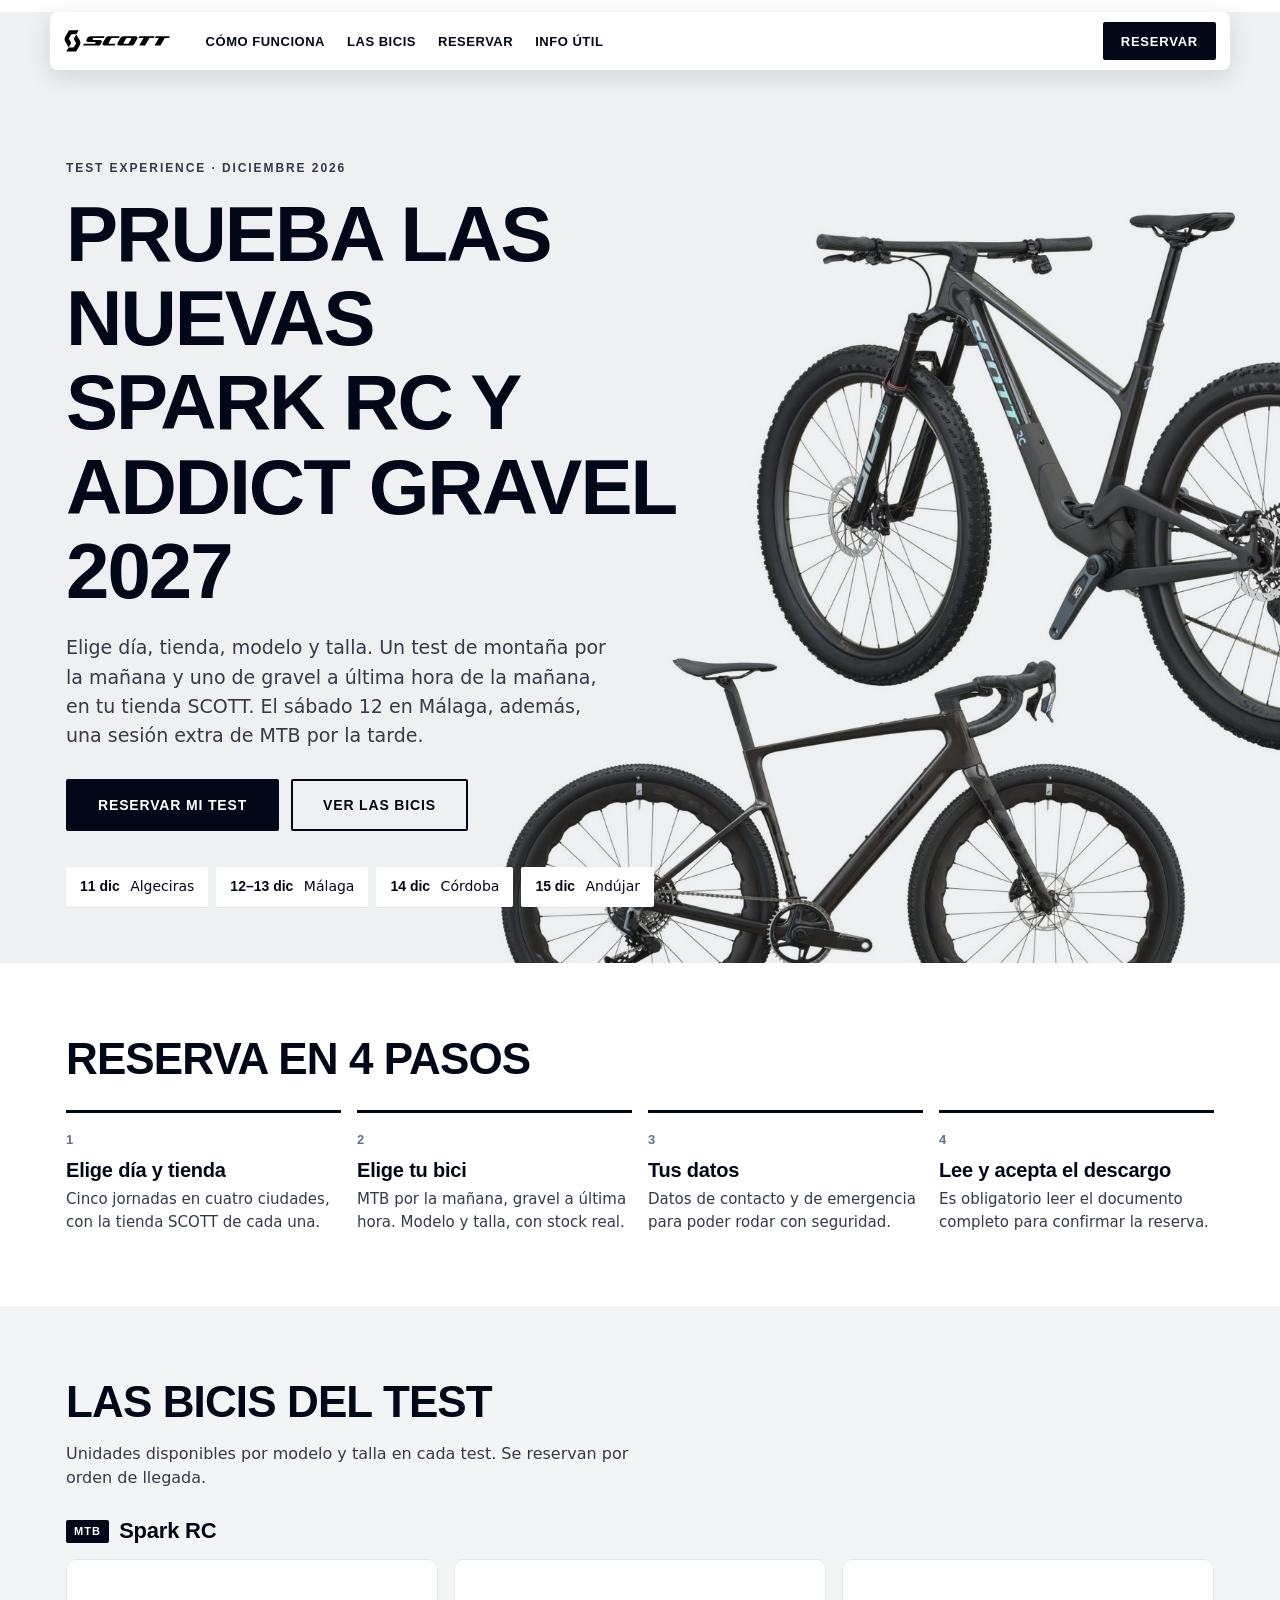
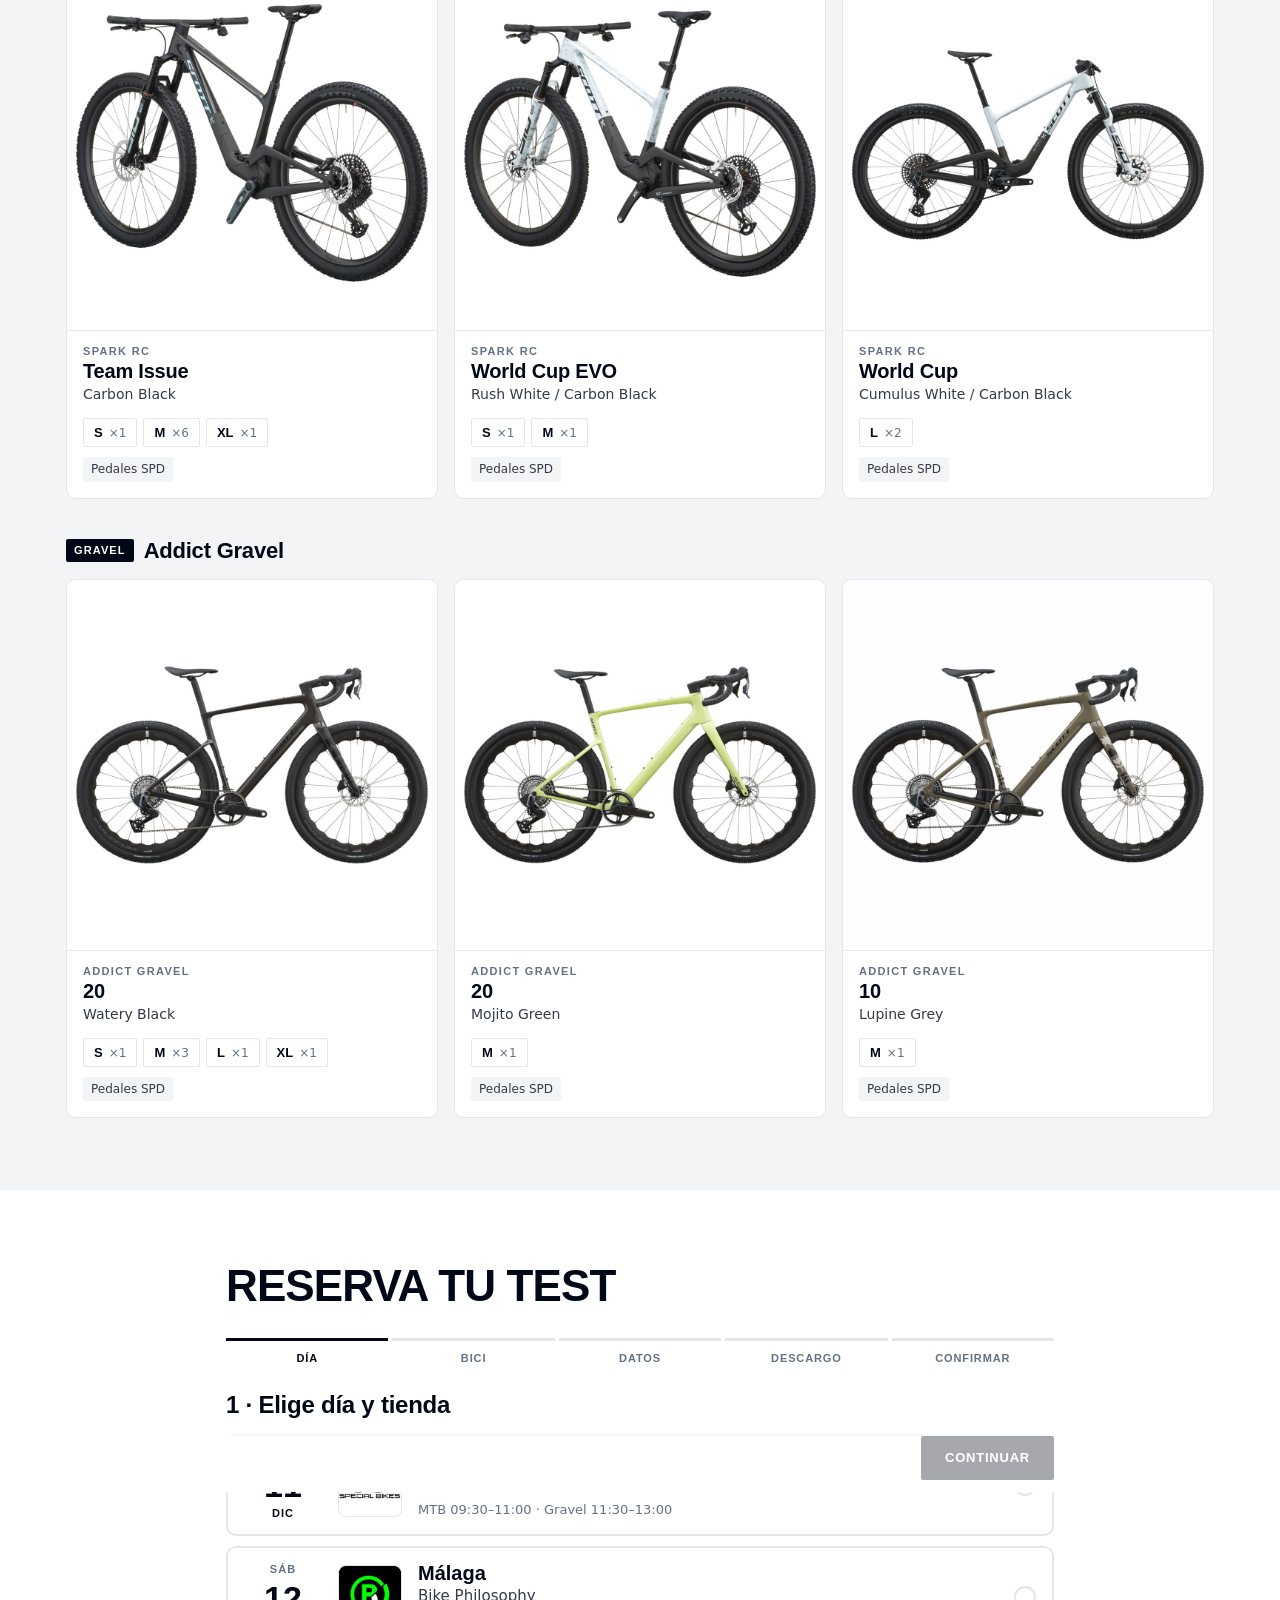
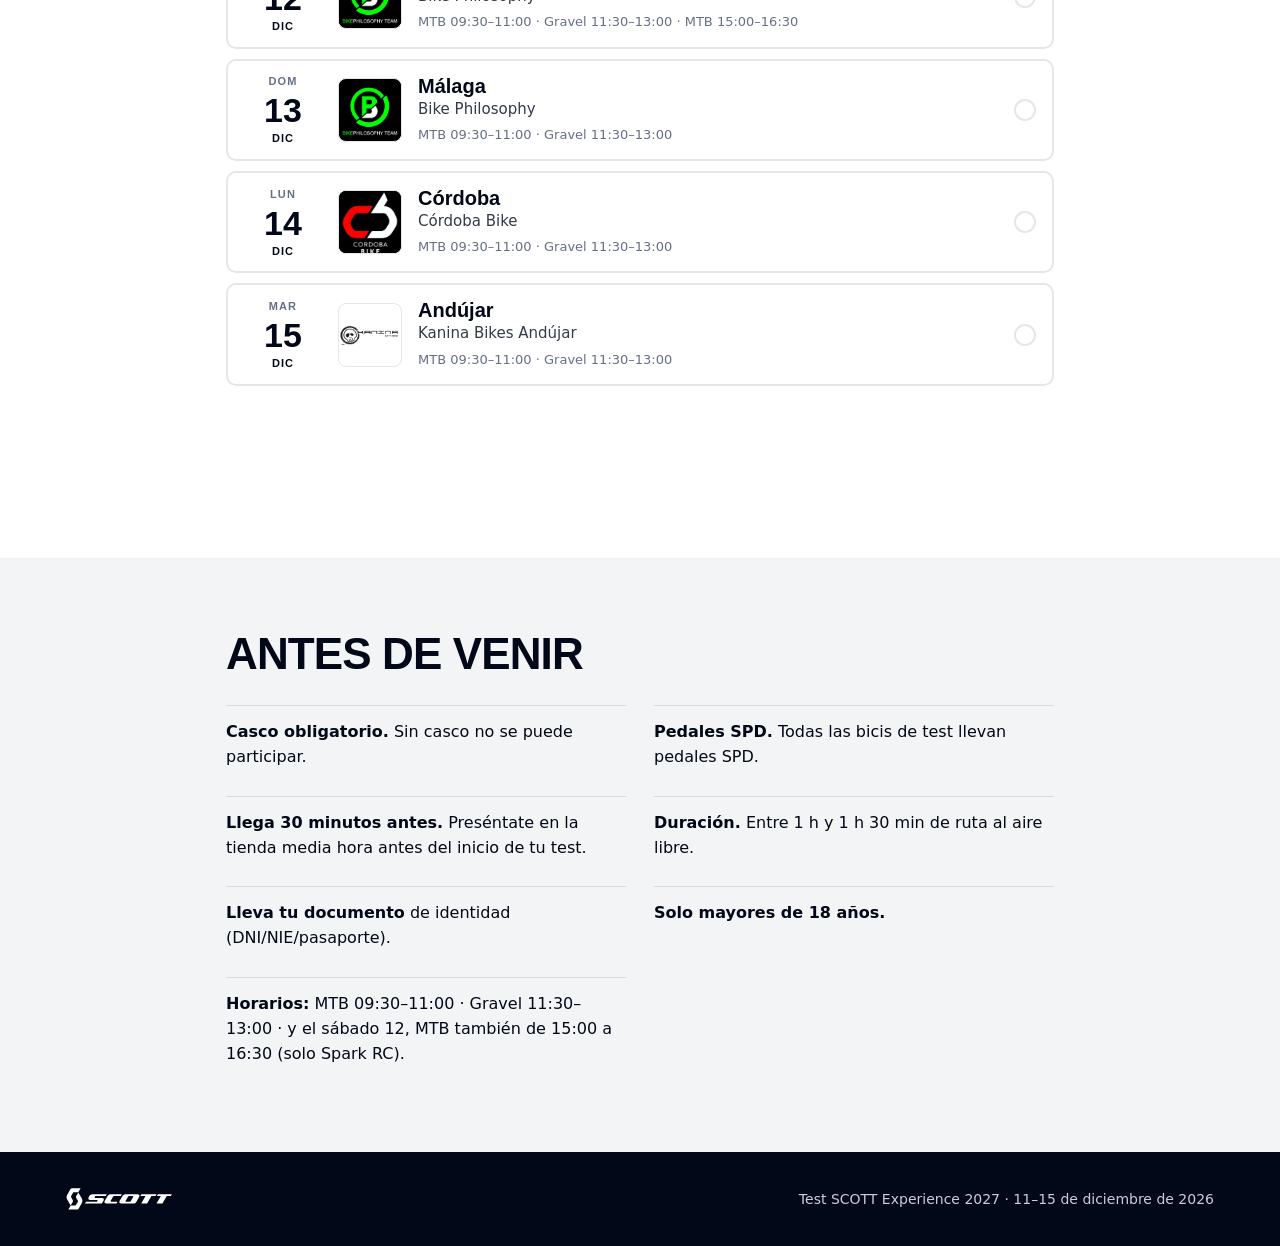
==== index.html @ 5defd316 "Test adicional MTB sab 12 (15:00-16:30), llegada 30 min antes y duracion 1h-1h30 - Nueva sesion Spar" ====
<!doctype html>
<html lang="es">
<head>
  <meta charset="utf-8">
  <meta name="viewport" content="width=device-width, initial-scale=1">
  <title>Test SCOTT Experience 2027 · Reserva tu bici de test</title>
  <meta name="description" content="Prueba la SCOTT Spark RC y la Addict Gravel 2027. Del 11 al 15 de diciembre en Algeciras, Málaga, Córdoba y Andújar. Reserva tu bici y tu talla.">
  <meta name="theme-color" content="#ffffff">
  <meta name="color-scheme" content="light">
  <link rel="icon" href="data:image/svg+xml,%3Csvg xmlns='http://www.w3.org/2000/svg' viewBox='0 0 64 64'%3E%3Crect width='64' height='64' rx='10' fill='%23020817'/%3E%3Cpath d='M40 18c-2-3-5-4-9-4-7 0-11 4-11 9 0 5 3 7 10 9l5 2c3 1 4 2 4 4s-3 4-7 4c-5 0-8-2-10-5l-5 6c3 4 8 6 15 6 9 0 14-5 14-11 0-5-3-8-10-10l-5-2c-3-1-4-2-4-3 0-2 2-3 5-3 3 0 5 1 7 3z' fill='%23fff'/%3E%3C/svg%3E">

  <!-- Vista previa al compartir (WhatsApp, Telegram, redes). Sustituye TU-DOMINIO con tools/set_domain.sh -->
  <meta property="og:type" content="website">
  <meta property="og:locale" content="es_ES">
  <meta property="og:site_name" content="SCOTT Experience 2027">
  <meta property="og:title" content="Test SCOTT Experience 2027 · Reserva tu bici de test">
  <meta property="og:description" content="Spark RC y Addict Gravel 2027. 11–15 dic · Algeciras · Málaga · Córdoba · Andújar. Plazas limitadas por talla.">
  <meta property="og:url" content="https://rjsanchez9-prog.github.io/scott-experience-2027/">
  <meta property="og:image" content="https://rjsanchez9-prog.github.io/scott-experience-2027/assets/img/og-scott-experience-2027.jpg">
  <meta property="og:image:secure_url" content="https://rjsanchez9-prog.github.io/scott-experience-2027/assets/img/og-scott-experience-2027.jpg">
  <meta property="og:image:type" content="image/jpeg">
  <meta property="og:image:width" content="1200">
  <meta property="og:image:height" content="630">
  <meta property="og:image:alt" content="SCOTT Experience 2027: test de las bicicletas Spark RC y Addict Gravel">
  <meta name="twitter:card" content="summary_large_image">
  <meta name="twitter:title" content="Test SCOTT Experience 2027 · Reserva tu bici de test">
  <meta name="twitter:description" content="Spark RC y Addict Gravel 2027. 11–15 dic · Algeciras · Málaga · Córdoba · Andújar.">
  <meta name="twitter:image" content="https://rjsanchez9-prog.github.io/scott-experience-2027/assets/img/og-scott-experience-2027.jpg">

  <link rel="stylesheet" href="css/style.css?v=3">
</head>
<body>
  <div id="demo-banner" class="demo-banner" hidden>Modo demostración · las reservas no se envían a ningún sitio (falta configurar API_URL)</div>

  <header class="site-header" id="top">
    <div class="nav-pill">
      <a class="brand" href="#top" aria-label="SCOTT Experience 2027, inicio">
        <img src="assets/img/scott-logo.svg" alt="SCOTT" width="120" height="25">
      </a>
      <nav class="nav-links" aria-label="Principal">
        <a href="#como-funciona">Cómo funciona</a>
        <a href="#bicis">Las bicis</a>
        <a href="#reservar">Reservar</a>
        <a href="#info">Info útil</a>
      </nav>
      <a class="btn btn-sm" href="#reservar">Reservar</a>
    </div>
  </header>

  <main>
    <!-- HERO -->
    <section class="hero">
      <div class="hero-bg" aria-hidden="true">
        <img class="hero-bike hero-bike-a" src="assets/img/bikes/team-issue-carbon-black.jpg" alt="" width="1000" height="1000">
        <img class="hero-bike hero-bike-b" src="assets/img/bikes/gravel-20-watery-black.jpg" alt="" width="1000" height="1000">
      </div>
      <div class="wrap hero-inner">
        <p class="eyebrow">Test Experience · Diciembre 2026</p>
        <h1>Prueba las nuevas<br><span class="nowrap">Spark RC</span> y <span class="nowrap">Addict Gravel</span> 2027</h1>
        <p class="lead">Elige día, tienda, modelo y talla. Un test de montaña por la mañana y uno de gravel a última hora de la mañana, en tu tienda SCOTT. El sábado 12 en Málaga, además, una sesión extra de MTB por la tarde.</p>
        <div class="hero-cta">
          <a class="btn btn-lg" href="#reservar">Reservar mi test</a>
          <a class="btn btn-lg btn-ghost" href="#bicis">Ver las bicis</a>
        </div>
        <ul class="hero-dates" aria-label="Fechas y ciudades">
          <li><b>11 dic</b> Algeciras</li>
          <li><b>12–13 dic</b> Málaga</li>
          <li><b>14 dic</b> Córdoba</li>
          <li><b>15 dic</b> Andújar</li>
        </ul>
      </div>
    </section>

    <!-- COMO FUNCIONA -->
    <section class="section" id="como-funciona">
      <div class="wrap">
        <h2>Reserva en 4 pasos</h2>
        <ol class="steps-cards">
          <li><span class="num">1</span><h3>Elige día y tienda</h3><p>Cinco jornadas en cuatro ciudades, con la tienda SCOTT de cada una.</p></li>
          <li><span class="num">2</span><h3>Elige tu bici</h3><p>MTB por la mañana, gravel a última hora. Modelo y talla, con stock real.</p></li>
          <li><span class="num">3</span><h3>Tus datos</h3><p>Datos de contacto y de emergencia para poder rodar con seguridad.</p></li>
          <li><span class="num">4</span><h3>Lee y acepta el descargo</h3><p>Es obligatorio leer el documento completo para confirmar la reserva.</p></li>
        </ol>
      </div>
    </section>

    <!-- BICIS -->
    <section class="section section-soft" id="bicis">
      <div class="wrap">
        <h2>Las bicis del test</h2>
        <p class="section-lead">Unidades disponibles por modelo y talla en cada test. Se reservan por orden de llegada.</p>

        <h3 class="group-title"><span class="tag">MTB</span> Spark RC</h3>
        <div class="bike-grid" id="gallery-mtb"></div>

        <h3 class="group-title"><span class="tag">Gravel</span> Addict Gravel</h3>
        <div class="bike-grid" id="gallery-gravel"></div>
      </div>
    </section>

    <!-- RESERVA -->
    <section class="section" id="reservar">
      <div class="wrap wrap-narrow">
        <h2>Reserva tu test</h2>
        <ol class="stepper" id="stepper" aria-label="Progreso de la reserva">
          <li data-step="1">Día</li>
          <li data-step="2">Bici</li>
          <li data-step="3">Datos</li>
          <li data-step="4">Descargo</li>
          <li data-step="5">Confirmar</li>
        </ol>

        <div id="booking" class="booking" aria-live="polite">
          <!-- Zona de la tienda: visible en todo el proceso de reserva (pasos 2-5 y confirmación) -->
          <div class="store-banner" id="store-banner" hidden></div>

          <!-- Paso 1 -->
          <div class="panel" data-panel="1">
            <h3>1 · Elige día y tienda</h3>
            <div class="day-grid" id="day-grid"></div>
          </div>

          <!-- Paso 2 -->
          <div class="panel" data-panel="2" hidden>
            <h3>2 · Elige tu bici y talla</h3>
            <p class="panel-sub" id="day-summary"></p>
            <div id="tests-box"></div>
          </div>

          <!-- Paso 3 -->
          <div class="panel" data-panel="3" hidden>
            <h3>3 · Tus datos</h3>
            <form id="kyc-form" novalidate autocomplete="on">
              <div class="form-grid">
                <label class="field"><span>Nombre</span><input name="nombre" type="text" autocomplete="given-name" required maxlength="60"></label>
                <label class="field"><span>Apellidos</span><input name="apellidos" type="text" autocomplete="family-name" required maxlength="80"></label>
                <label class="field"><span>DNI / NIE / Pasaporte</span><input name="documento" type="text" autocomplete="off" required maxlength="20" autocapitalize="characters"></label>
                <label class="field"><span>Fecha de nacimiento</span><input name="nacimiento" type="date" autocomplete="bday" required max="" min="1920-01-01"></label>
                <label class="field"><span>Teléfono</span><input name="telefono" type="tel" autocomplete="tel" inputmode="tel" required maxlength="20"></label>
                <label class="field"><span>Correo electrónico</span><input name="email" type="email" autocomplete="email" required maxlength="120"></label>
                <label class="field"><span>Contacto de emergencia (nombre)</span><input name="emergenciaNombre" type="text" autocomplete="off" required maxlength="80"></label>
                <label class="field"><span>Teléfono de emergencia</span><input name="emergenciaTelefono" type="tel" inputmode="tel" autocomplete="off" required maxlength="20"></label>
              </div>
              <p class="hint">Solo pueden participar personas mayores de 18 años.</p>
              <p class="form-error" id="kyc-error" role="alert" hidden></p>
            </form>
          </div>

          <!-- Paso 4 -->
          <div class="panel" data-panel="4" hidden>
            <h3>4 · Descargo de responsabilidad</h3>
            <p class="panel-sub">Para poder participar debes leer el documento <strong>completo</strong> y aceptarlo. Desplázate hasta el final.</p>

            <div class="waiver-progress" aria-hidden="true"><i id="waiver-bar"></i></div>
            <div class="waiver" id="waiver" tabindex="0" role="region" aria-label="Documento de información, aceptación de riesgos y participación">
              <h4>Documento de información, aceptación de riesgos y participación</h4>
              <p class="waiver-meta">Test de bicicletas SCOTT 2027 · Evento: Test SCOTT Spark RC 2027 / SCOTT Addict Gravel 2027</p>

              <h5>1. Información sobre la actividad</h5>
              <p>Declaro que se me ha informado de que la actividad consiste en una prueba de bicicleta en ruta, con una duración aproximada de entre 1 hora y 1 hora y 30 minutos. La actividad se desarrolla al aire libre y puede incluir circulación por caminos, pistas, vías compartidas u otros terrenos propios de la ruta.</p>

              <h5>2. Riesgos y aceptación informada</h5>
              <p>Entiendo que montar en bicicleta implica riesgos inherentes, entre ellos caídas, colisiones, pérdida de control, irregularidades del terreno, condiciones meteorológicas, interacción con otros usuarios de la vía y posibles lesiones personales o daños materiales.</p>
              <p>Confirmo que participo voluntariamente, que he podido plantear las dudas que considero necesarias y que acepto estos riesgos propios de la actividad.</p>

              <h5>3. Condiciones de participación y uso de la bicicleta</h5>
              <p>Me comprometo a llevar un casco adecuado y correctamente abrochado durante toda la prueba. Sé que el casco es obligatorio y que, si no dispongo de él, no podré participar.</p>
              <p>Declaro que me encuentro en condiciones físicas adecuadas para realizar la actividad y me comprometo a informar a la organización de cualquier circunstancia que pueda afectar a mi seguridad.</p>
              <p>Me comprometo a seguir las indicaciones de la organización, respetar las normas de circulación y convivencia, adaptar la velocidad a mis capacidades y a las condiciones del recorrido, y mantener una distancia prudente con los demás participantes.</p>
              <p>Utilizaré la bicicleta con cuidado, únicamente durante la prueba y conforme a las instrucciones recibidas. Comunicaré inmediatamente cualquier avería, daño o incidencia y no realizaré ajustes ni modificaciones sin autorización.</p>
              <p>No participaré bajo los efectos del alcohol, drogas o sustancias que puedan afectar a mis capacidades. Podré abandonar la actividad si no me encuentro bien o si considero que las condiciones no son seguras.</p>

              <h5>4. Responsabilidad</h5>
              <p>Comprendo que soy responsable de actuar con prudencia, atender las indicaciones recibidas y utilizar correctamente la bicicleta.</p>
              <p>La presente declaración no supone una renuncia a los derechos que legalmente me correspondan ni excluye las responsabilidades que no puedan excluirse conforme a la legislación aplicable, incluidas las que pudieran derivarse de dolo o negligencia de la organización. La responsabilidad por daños a la bicicleta se determinará, en su caso, atendiendo a las circunstancias y a la normativa aplicable; la firma de este documento no implica asumir automáticamente cualquier daño o coste.</p>

              <h5>5. Asistencia en caso de emergencia</h5>
              <p>En caso de accidente o emergencia, autorizo a la organización a facilitar a los servicios de emergencia la información relevante que haya proporcionado y a solicitar asistencia cuando resulte razonablemente necesario. Entiendo que cualquier tratamiento médico será prestado por los profesionales correspondientes conforme a sus protocolos.</p>

              <h5>6. Declaración y firma</h5>
              <p>Declaro que he leído y comprendido este documento, que la información facilitada es correcta y que he podido formular preguntas antes de participar. Confirmo mi participación voluntaria en el test.</p>
              <p class="waiver-end">— Fin del documento —</p>
            </div>
            <p class="waiver-status" id="waiver-status">Aún no has llegado al final del documento.</p>

            <div class="waiver-accept">
              <label class="check"><input type="checkbox" id="waiver-check" disabled>
                <span>He leído y comprendido el documento completo y <strong>acepto sus condiciones</strong>, incluido el uso obligatorio del casco.</span></label>
              <label class="field"><span>Firma: escribe tu nombre y apellidos completos</span>
                <input type="text" id="waiver-signature" autocomplete="off" disabled placeholder="Nombre y apellidos"></label>
              <label class="check"><input type="checkbox" id="privacy-check">
                <span>Acepto el <button type="button" class="link" id="open-privacy">tratamiento de mis datos personales</button> para gestionar mi reserva y la seguridad de la actividad.</span></label>
              <p class="doc-link"><a href="assets/docs/descargo-responsabilidad-test-scott-2027.docx" download>Descargar el documento original (.docx)</a></p>
            </div>
            <p class="form-error" id="waiver-error" role="alert" hidden></p>
          </div>

          <!-- Paso 5 -->
          <div class="panel" data-panel="5" hidden>
            <h3>5 · Revisa y confirma</h3>
            <div id="summary" class="summary"></div>
            <p class="form-error" id="submit-error" role="alert" hidden></p>
          </div>

          <!-- Exito -->
          <div class="panel success" data-panel="done" hidden>
            <div class="success-icon" aria-hidden="true">✓</div>
            <h3>¡Reserva confirmada!</h3>
            <p class="ref">Referencia <strong id="done-ref"></strong></p>
            <div id="done-summary" class="summary"></div>
            <p class="hint" id="done-note"></p>
            <div class="done-actions" id="done-actions"></div>
            <button class="btn btn-ghost" type="button" id="new-booking">Hacer otra reserva</button>
          </div>

          <div class="nav-buttons" id="nav-buttons">
            <button class="btn btn-ghost" type="button" id="btn-back" hidden>Atrás</button>
            <button class="btn" type="button" id="btn-next" disabled>Continuar</button>
          </div>
        </div>
      </div>
    </section>

    <!-- INFO -->
    <section class="section section-soft" id="info">
      <div class="wrap wrap-narrow">
        <h2>Antes de venir</h2>
        <ul class="info-list">
          <li><b>Casco obligatorio.</b> Sin casco no se puede participar.</li>
          <li><b>Pedales SPD.</b> Todas las bicis de test llevan pedales SPD.</li>
          <li><b>Llega 30 minutos antes.</b> Preséntate en la tienda media hora antes del inicio de tu test.</li>
          <li><b>Duración.</b> Entre 1 h y 1 h 30 min de ruta al aire libre.</li>
          <li><b>Lleva tu documento</b> de identidad (DNI/NIE/pasaporte).</li>
          <li><b>Solo mayores de 18 años.</b></li>
          <li><b>Horarios:</b> MTB 09:30–11:00 · Gravel 11:30–13:00 · y el sábado 12, MTB también de 15:00 a 16:30 (solo Spark RC).</li>
        </ul>
      </div>
    </section>
  </main>

  <footer class="site-footer">
    <div class="wrap footer-inner">
      <img src="assets/img/scott-logo.svg" alt="SCOTT" width="110" height="23" class="footer-logo">
      <p>Test SCOTT Experience 2027 · 11–15 de diciembre de 2026</p>
    </div>
  </footer>

  <dialog id="privacy-dialog" class="dialog" aria-labelledby="privacy-title">
    <form method="dialog">
      <h3 id="privacy-title">Tratamiento de datos personales</h3>
      <p><strong>Finalidad:</strong> gestionar tu reserva del test, contactar contigo si hay cambios y poder actuar en caso de accidente o emergencia, facilitando tus datos a los servicios de emergencia si fuera necesario.</p>
      <p><strong>Datos:</strong> identificación, fecha de nacimiento, contacto, contacto de emergencia y aceptación del descargo.</p>
      <p><strong>Destinatarios:</strong> la organización del test y la tienda en la que reserves. No se ceden a terceros salvo obligación legal o emergencia.</p>
      <p><strong>Derechos:</strong> puedes solicitar acceso, rectificación, supresión u oposición escribiendo a la organización.</p>
      <button class="btn" value="close">Entendido</button>
    </form>
  </dialog>

  <script src="js/config.js?v=3"></script>
  <script src="js/data.js?v=3"></script>
  <script src="js/app.js?v=3"></script>
</body>
</html>
---- css/style.css ----
/* Test SCOTT Experience 2027 - estilo inspirado en scott-sports.com:
   fondo blanco, tinta casi negra, titulares en negrita (Alcyone -> Helvetica Neue/Arial),
   cuerpo en Open Sans/sistema, cabecera en "pastilla" flotante, botones oscuros de esquina casi recta. */
:root {
  --ink: #020817;
  --ink-2: #333a48;
  --muted: #667085;
  --line: #e4e6ea;
  --soft: #f3f4f5;
  --paper: #ffffff;
  --accent: #0099ff;
  --ok: #0b7a3b;
  --err: #c0262d;
  --err-bg: #fdecec;
  --radius: 4px;
  --radius-lg: 10px;
  --font-head: "Alcyone", "Helvetica Neue", Helvetica, Arial, sans-serif;
  --font-body: "Open Sans", system-ui, -apple-system, "Segoe UI", Roboto, sans-serif;
  --gutter: 16px;
}
*, *::before, *::after { box-sizing: border-box; }
html { scroll-behavior: smooth; scroll-padding-top: 96px; -webkit-text-size-adjust: 100%; }
body {
  margin: 0; background: var(--paper); color: var(--ink);
  font: 400 16px/1.55 var(--font-body); color-scheme: light;
}
img { max-width: 100%; display: block; }
a { color: inherit; }
h1, h2, h3, h4, h5 { font-family: var(--font-head); font-weight: 700; line-height: 1.08; margin: 0; letter-spacing: -.01em; }
p { margin: 0; }
button { font: inherit; }
:focus-visible { outline: 3px solid var(--accent); outline-offset: 2px; }
.wrap { width: 100%; max-width: 1180px; margin: 0 auto; padding: 0 var(--gutter); }
.wrap-narrow { max-width: 860px; }
.nowrap { white-space: nowrap; }

.demo-banner { background: #ffe14d; color: #231c00; text-align: center; font-size: 13px; font-weight: 700; padding: 8px var(--gutter); position: relative; z-index: 60; }

/* Cabecera */
.site-header { position: sticky; top: 0; z-index: 50; padding: 12px var(--gutter); pointer-events: none; }
.nav-pill {
  pointer-events: auto; max-width: 1180px; margin: 0 auto; background: rgba(255,255,255,.96);
  backdrop-filter: blur(8px); border-radius: 8px; box-shadow: 0 6px 24px rgba(2,8,23,.12);
  display: flex; align-items: center; gap: 24px; padding: 10px 14px;
}
.brand img { height: 22px; width: auto; }
.nav-links { display: flex; gap: 22px; margin-left: 12px; flex: 1; }
.nav-links a { font: 700 13px/1 var(--font-head); text-transform: uppercase; letter-spacing: .04em; text-decoration: none; padding: 8px 0; }
.nav-links a:hover { text-decoration: underline; text-underline-offset: 6px; }

/* Botones */
.btn {
  display: inline-flex; align-items: center; justify-content: center; gap: 8px; min-height: 44px;
  padding: 0 22px; border: 2px solid var(--ink); border-radius: 2px; background: var(--ink); color: #fff;
  font: 700 13px/1 var(--font-head); text-transform: uppercase; letter-spacing: .06em; cursor: pointer; text-decoration: none;
  transition: background .15s, color .15s, transform .05s;
}
.btn:hover:not(:disabled) { background: #1d2740; }
.btn:active:not(:disabled) { transform: translateY(1px); }
.btn:disabled { opacity: .35; cursor: not-allowed; }
.btn-sm { min-height: 38px; padding: 0 16px; }
.btn-lg { min-height: 52px; padding: 0 30px; font-size: 14px; }
.btn-ghost { background: transparent; color: var(--ink); }
.btn-ghost:hover:not(:disabled) { background: var(--ink); color: #fff; }

/* Hero */
.hero { position: relative; margin-top: -70px; padding: 150px 0 56px; background: #eef0f1; overflow: hidden; }
.hero-bg { position: absolute; inset: 0; pointer-events: none; }
.hero-bike { position: absolute; mix-blend-mode: multiply; width: min(62vw, 720px); height: auto; }
.hero-bike-a { right: -14%; top: 12%; }
.hero-bike-b { right: 6%; bottom: -26%; }
.hero-inner { position: relative; }
.eyebrow { font: 700 12px/1 var(--font-head); text-transform: uppercase; letter-spacing: .16em; color: var(--ink-2); margin-bottom: 18px; }
.hero h1 { font-size: clamp(34px, 7.4vw, 78px); text-transform: uppercase; max-width: 15ch; font-weight: 800; letter-spacing: -.025em; }
.hero h1 .nowrap { display: inline-block; }
.lead { font-size: clamp(16px, 2.2vw, 19px); max-width: 46ch; margin-top: 20px; color: var(--ink-2); }
.hero-cta { display: flex; flex-wrap: wrap; gap: 12px; margin-top: 28px; }
.hero-dates { list-style: none; display: flex; flex-wrap: wrap; gap: 8px; padding: 0; margin: 36px 0 0; }
.hero-dates li { background: #fff; border-radius: 2px; padding: 9px 14px; font-size: 14px; box-shadow: 0 1px 0 rgba(2,8,23,.06); }
.hero-dates b { font-family: var(--font-head); margin-right: 6px; }

/* Secciones */
.section { padding: 72px 0; }
.section-soft { background: var(--soft); }
.section h2 { font-size: clamp(28px, 4.6vw, 44px); text-transform: uppercase; font-weight: 800; letter-spacing: -.02em; margin-bottom: 28px; }
.section-lead { color: var(--ink-2); margin: -12px 0 28px; max-width: 60ch; }

.steps-cards { list-style: none; padding: 0; margin: 0; display: grid; gap: 16px; grid-template-columns: repeat(4, 1fr); }
.steps-cards li { border-top: 3px solid var(--ink); padding-top: 14px; }
.steps-cards .num { font: 800 13px var(--font-head); letter-spacing: .1em; color: var(--muted); }
.steps-cards h3 { font-size: 20px; margin: 8px 0 6px; }
.steps-cards p { color: var(--ink-2); font-size: 15px; }

/* Galeria de bicis */
.group-title { font-size: 22px; margin: 8px 0 16px; display: flex; align-items: center; gap: 10px; }
.group-title:not(:first-of-type) { margin-top: 40px; }
.tag { background: var(--ink); color: #fff; font: 700 11px/1 var(--font-head); letter-spacing: .1em; text-transform: uppercase; padding: 6px 8px; border-radius: 2px; }
.bike-grid { display: grid; grid-template-columns: repeat(3, 1fr); gap: 16px; }
.bike-card { background: var(--paper); border: 1px solid var(--line); border-radius: var(--radius-lg); overflow: hidden; display: flex; flex-direction: column; }
.bike-card .photo { background: #fff; aspect-ratio: 4/3; display: grid; place-items: center; }
.bike-card .photo img { width: 100%; height: 100%; object-fit: contain; mix-blend-mode: multiply; }
.bike-card .body { padding: 14px 16px 16px; border-top: 1px solid var(--line); }
.bike-card .fam { font: 700 11px var(--font-head); letter-spacing: .12em; text-transform: uppercase; color: var(--muted); }
.bike-card h4 { font-size: 20px; margin: 4px 0 2px; }
.bike-card .color { color: var(--ink-2); font-size: 14px; }
.chips { display: flex; flex-wrap: wrap; gap: 6px; margin-top: 12px; }
.chip { display: inline-flex; align-items: baseline; gap: 6px; padding: 6px 10px; border: 1px solid var(--line); border-radius: 2px; background: #fff; font: 700 13px var(--font-head); color: var(--ink); }
.chip small { font: 400 12px var(--font-body); color: var(--muted); }
.pedal { display: inline-block; margin-top: 10px; font-size: 12px; color: var(--ink-2); background: var(--soft); padding: 3px 8px; border-radius: 2px; }

/* Reserva */
.stepper { list-style: none; display: flex; gap: 4px; padding: 0; margin: 0 0 28px; counter-reset: s; }
.stepper li { flex: 1; text-align: center; font: 700 11px/1 var(--font-head); text-transform: uppercase; letter-spacing: .08em; color: var(--muted); padding-top: 12px; border-top: 3px solid var(--line); }
.stepper li.done { border-top-color: var(--ink); color: var(--ink-2); }
.stepper li.current { border-top-color: var(--ink); color: var(--ink); }
.booking { background: var(--paper); }
.panel > h3 { font-size: 24px; margin-bottom: 8px; }
.panel-sub { color: var(--ink-2); margin-bottom: 18px; }
.panel[hidden], [hidden] { display: none !important; }

.day-grid { display: grid; gap: 10px; margin-top: 16px; }
.day-card {
  display: grid; grid-template-columns: 78px 1fr auto; gap: 16px; align-items: center; text-align: left; width: 100%;
  background: var(--paper); border: 2px solid var(--line); border-radius: var(--radius-lg); padding: 14px 16px; cursor: pointer; color: inherit;
  transition: border-color .15s, box-shadow .15s;
}
.day-card:hover { border-color: var(--ink-2); }
.day-card[aria-pressed="true"] { border-color: var(--ink); box-shadow: inset 0 0 0 1px var(--ink); background: #fafafa; }
.day-date { text-align: center; line-height: 1; }
.day-date .dow { font: 700 11px var(--font-head); text-transform: uppercase; letter-spacing: .1em; color: var(--muted); }
.day-date .dnum { font: 800 34px var(--font-head); margin: 4px 0 2px; }
.day-date .dmon { font: 700 11px var(--font-head); text-transform: uppercase; letter-spacing: .1em; }
.day-info .city { font: 800 20px var(--font-head); }
.day-info .store { color: var(--ink-2); font-size: 15px; }
.day-info .tests { font-size: 13px; color: var(--muted); margin-top: 4px; }
/* Logo de tienda */
.logo-tile { display: grid; place-items: center; border-radius: 8px; overflow: hidden; border: 1px solid var(--line); flex: none; }
.logo-tile img { width: 100%; height: 100%; object-fit: contain; }
.logo-tile.sm { width: 64px; height: 64px; }
.logo-tile.lg { width: auto; min-width: 112px; height: 112px; }
.logo-tile.lg img { width: auto; max-width: 210px; min-width: 112px; }
.day-card { grid-template-columns: 78px 64px 1fr auto; }
.store-banner {
  display: flex; align-items: center; gap: 18px; padding: 16px 18px; margin-bottom: 24px;
  border: 2px solid var(--ink); border-radius: var(--radius-lg); background: #fafafa;
}
.store-banner .sb-text { min-width: 0; }
.store-banner .sb-eyebrow { font: 700 11px/1 var(--font-head); text-transform: uppercase; letter-spacing: .14em; color: var(--muted); margin-bottom: 8px; }
.store-banner .sb-name { font: 800 clamp(22px, 4vw, 30px)/1.05 var(--font-head); text-transform: uppercase; letter-spacing: -.01em; }
.store-banner .sb-meta { margin-top: 6px; color: var(--ink-2); font-size: 15px; }
.store-banner .sb-change { margin-left: auto; align-self: flex-start; }
.day-radio { width: 22px; height: 22px; border: 2px solid var(--line); border-radius: 50%; }
.day-card[aria-pressed="true"] .day-radio { border-color: var(--ink); background: radial-gradient(var(--ink) 45%, transparent 50%); }

.test-block { border: 2px solid var(--line); border-radius: var(--radius-lg); margin-top: 16px; overflow: hidden; }
.test-block.on { border-color: var(--ink); }
.test-head { display: flex; align-items: center; gap: 14px; padding: 14px 16px; cursor: pointer; background: #fafafa; width: 100%; text-align: left; border: 0; color: inherit; }
.test-head .box { width: 24px; height: 24px; border: 2px solid var(--ink-2); border-radius: 3px; display: grid; place-items: center; flex: none; font-size: 15px; color: transparent; }
.test-block.on .box { background: var(--ink); border-color: var(--ink); color: #fff; }
.test-head .t-title { font: 800 18px var(--font-head); }
.test-head .t-sub { font-size: 14px; color: var(--ink-2); }
.test-head .left { flex: 1; }
.badge { font: 700 12px var(--font-head); padding: 6px 10px; border-radius: 2px; background: var(--soft); white-space: nowrap; }
.badge.low { background: #fff1d6; color: #7a4a00; }
.badge.out { background: var(--err-bg); color: var(--err); }
.test-body { padding: 4px 16px 16px; }
.pick-grid { display: grid; grid-template-columns: repeat(auto-fill, minmax(230px, 1fr)); gap: 12px; margin-top: 12px; }
.pick-card { border: 2px solid var(--line); border-radius: var(--radius-lg); overflow: hidden; background: #fff; }
.pick-card.selected { border-color: var(--ink); box-shadow: inset 0 0 0 1px var(--ink); }
.pick-card .photo { aspect-ratio: 4/3; display: grid; place-items: center; background: #fff; }
.pick-card .photo img { width: 100%; height: 100%; object-fit: contain; mix-blend-mode: multiply; }
.pick-card .pbody { padding: 10px 12px 12px; border-top: 1px solid var(--line); }
.pick-card .pname { font: 800 16px var(--font-head); }
.pick-card .pcolor { font-size: 13px; color: var(--ink-2); }
.size-chips { display: flex; flex-wrap: wrap; gap: 6px; margin-top: 10px; }
.size-btn { min-width: 52px; min-height: 44px; padding: 4px 10px; border: 2px solid var(--line); border-radius: 2px; background: #fff; cursor: pointer; font: 800 15px var(--font-head); color: var(--ink); display: flex; flex-direction: column; align-items: center; justify-content: center; line-height: 1.1; }
.size-btn small { font: 400 11px var(--font-body); color: var(--muted); }
.size-btn:hover:not(:disabled) { border-color: var(--ink-2); }
.size-btn[aria-pressed="true"] { background: var(--ink); border-color: var(--ink); color: #fff; }
.size-btn[aria-pressed="true"] small { color: #cbd2e0; }
.size-btn:disabled { opacity: .4; cursor: not-allowed; text-decoration: line-through; }

/* Formulario */
.form-grid { display: grid; grid-template-columns: 1fr 1fr; gap: 16px; margin-top: 16px; }
.field { display: flex; flex-direction: column; gap: 6px; }
.field > span { font: 700 13px var(--font-head); }
.field input { min-height: 46px; padding: 0 12px; border: 2px solid var(--line); border-radius: 2px; font: inherit; font-size: 16px; background: #fff; color: var(--ink); }
.field input:focus { border-color: var(--ink); outline: 3px solid rgba(0,153,255,.35); outline-offset: 0; }
.field input[aria-invalid="true"] { border-color: var(--err); background: var(--err-bg); }
.field input:disabled { background: var(--soft); }
.hint { font-size: 13px; color: var(--muted); margin-top: 12px; }
.form-error { margin-top: 16px; padding: 12px 14px; background: var(--err-bg); color: var(--err); border-radius: 2px; font-weight: 700; font-size: 14px; }

/* Descargo */
.waiver-progress { height: 4px; background: var(--line); border-radius: 2px; overflow: hidden; }
.waiver-progress i { display: block; height: 100%; width: 0; background: var(--ink); transition: width .1s; }
.waiver { height: min(52vh, 420px); overflow-y: auto; border: 2px solid var(--line); border-radius: var(--radius-lg); padding: 18px 20px; margin-top: 8px; background: #fff; font-size: 15px; scrollbar-gutter: stable; }
.waiver:focus-visible { border-color: var(--ink); }
.waiver h4 { font-size: 18px; text-transform: uppercase; margin-bottom: 6px; }
.waiver-meta { color: var(--muted); font-size: 13px; margin-bottom: 14px; }
.waiver h5 { font-size: 15px; margin: 18px 0 6px; text-transform: uppercase; letter-spacing: .02em; }
.waiver p + p { margin-top: 8px; }
.waiver-end { text-align: center; color: var(--muted); margin-top: 18px !important; font-size: 13px; }
.waiver-status { margin: 10px 0 18px; font-size: 14px; font-weight: 700; color: var(--err); }
.waiver-status.ok { color: var(--ok); }
.waiver-accept { display: grid; gap: 16px; }
.check { display: flex; gap: 12px; align-items: flex-start; cursor: pointer; font-size: 15px; }
.check input { width: 22px; height: 22px; margin: 1px 0 0; flex: none; accent-color: var(--ink); }
.check input:disabled + span { color: var(--muted); }
.link { background: none; border: 0; padding: 0; color: var(--ink); text-decoration: underline; text-underline-offset: 3px; cursor: pointer; font: inherit; }
.doc-link { font-size: 13px; }

/* Resumen */
.summary { border: 2px solid var(--line); border-radius: var(--radius-lg); overflow: hidden; margin-top: 12px; }
.sum-row { display: grid; grid-template-columns: 130px 1fr; gap: 12px; padding: 12px 16px; border-top: 1px solid var(--line); font-size: 15px; }
.sum-row:first-child { border-top: 0; }
.sum-row dt { font: 700 12px var(--font-head); text-transform: uppercase; letter-spacing: .08em; color: var(--muted); padding-top: 3px; }
.sum-row dd { margin: 0; }
.sum-test { background: #fafafa; }

.nav-buttons { display: flex; justify-content: space-between; gap: 12px; margin-top: 28px; position: sticky; bottom: 0; background: linear-gradient(to top, #fff 70%, rgba(255,255,255,0)); padding: 16px 0 12px; }
.nav-buttons .btn:only-child, .nav-buttons #btn-next { margin-left: auto; }

.success { text-align: center; }
.success-icon { width: 64px; height: 64px; border-radius: 50%; background: var(--ink); color: #fff; font-size: 34px; display: grid; place-items: center; margin: 0 auto 16px; }
.success .ref { margin: 8px 0 18px; font-size: 18px; }
.success .summary { text-align: left; }
.done-actions { display: flex; flex-wrap: wrap; justify-content: center; gap: 10px; margin: 20px 0 12px; }

/* Info */
.info-list { list-style: none; padding: 0; margin: 0; display: grid; grid-template-columns: 1fr 1fr; gap: 12px 28px; }
.info-list li { padding: 14px 0; border-top: 1px solid #d7dadf; }

.site-footer { background: var(--ink); color: #fff; padding: 36px 0; }
.footer-inner { display: flex; align-items: center; justify-content: space-between; gap: 16px; flex-wrap: wrap; }
.footer-logo { filter: invert(1); height: 22px; width: auto; }
.site-footer p { font-size: 14px; color: #c7cddb; }

.dialog { border: 0; border-radius: var(--radius-lg); padding: 24px; max-width: 520px; width: calc(100% - 32px); box-shadow: 0 20px 60px rgba(2,8,23,.35); }
.dialog::backdrop { background: rgba(2,8,23,.55); }
.dialog h3 { margin-bottom: 12px; }
.dialog p { margin-bottom: 10px; font-size: 15px; }
.dialog .btn { margin-top: 8px; }

/* Responsive */
@media (max-width: 900px) {
  .steps-cards { grid-template-columns: 1fr 1fr; }
  .bike-grid { grid-template-columns: 1fr 1fr; }
  .nav-links { display: none; }
  .nav-pill { justify-content: space-between; }
  .hero-bike { width: 90vw; }
  .hero-bike-a { right: -40%; top: 34%; opacity: .3; }
  .hero-bike-b { right: -20%; bottom: -10%; opacity: .3; }
}
@media (max-width: 600px) {
  .section { padding: 52px 0; }
  .hero { padding: 120px 0 40px; }
  .steps-cards, .bike-grid, .info-list, .form-grid { grid-template-columns: 1fr; }
  .day-card { grid-template-columns: 52px 56px 1fr 22px; gap: 10px; padding: 12px; }
  .logo-tile.sm { width: 56px; height: 56px; }
  .logo-tile.lg { min-width: 88px; height: 88px; }
  .logo-tile.lg img { max-width: 170px; min-width: 88px; }
  .store-banner { gap: 14px; padding: 14px; flex-wrap: wrap; }
  .store-banner .sb-change { margin-left: 0; }
  .stepper li { font-size: 10px; letter-spacing: .04em; }
  .sum-row { grid-template-columns: 1fr; gap: 2px; }
  .test-head { flex-wrap: wrap; }
  .waiver { padding: 14px; }
}
@media (prefers-reduced-motion: reduce) { html { scroll-behavior: auto; } * { transition: none !important; } }

/* Llegada 30 min antes */
.t-arrive { font-size: 13px; color: var(--ink-2); margin-top: 3px; }
.t-arrive strong { font-family: var(--font-head); }
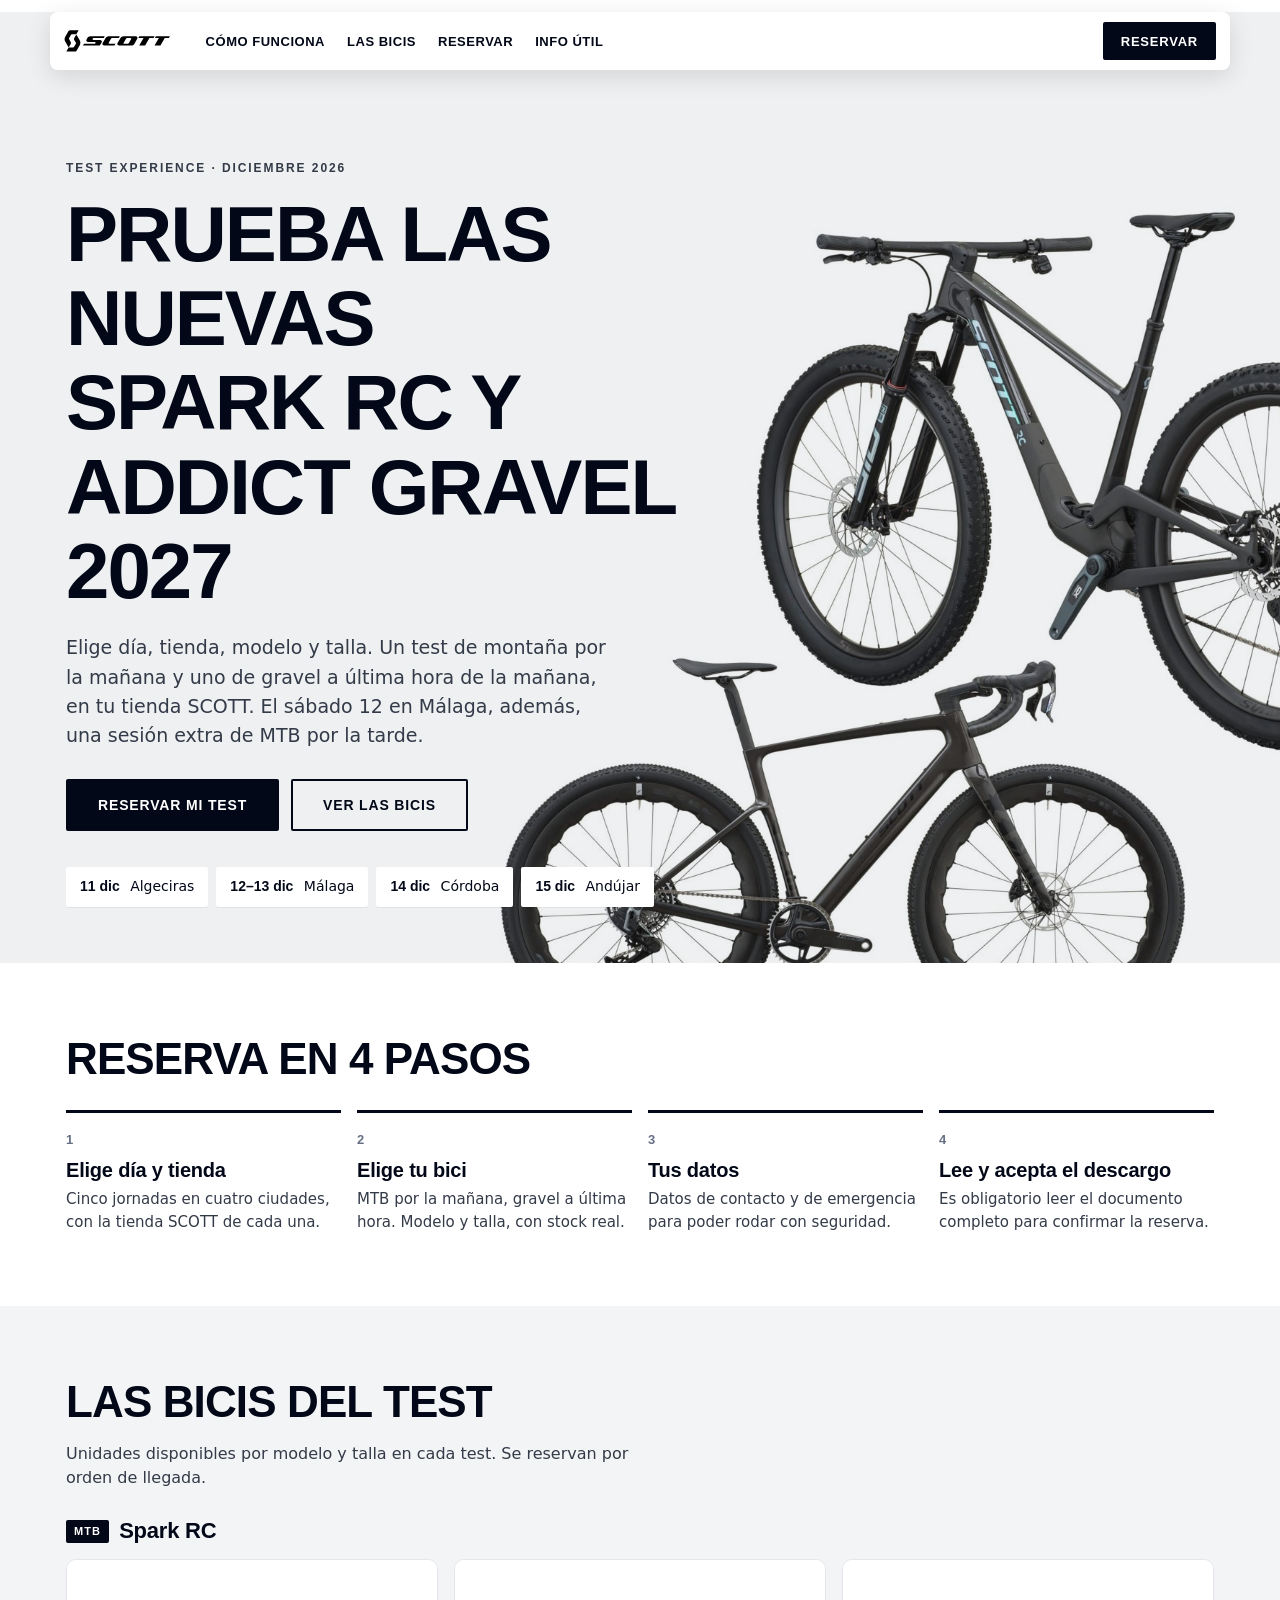
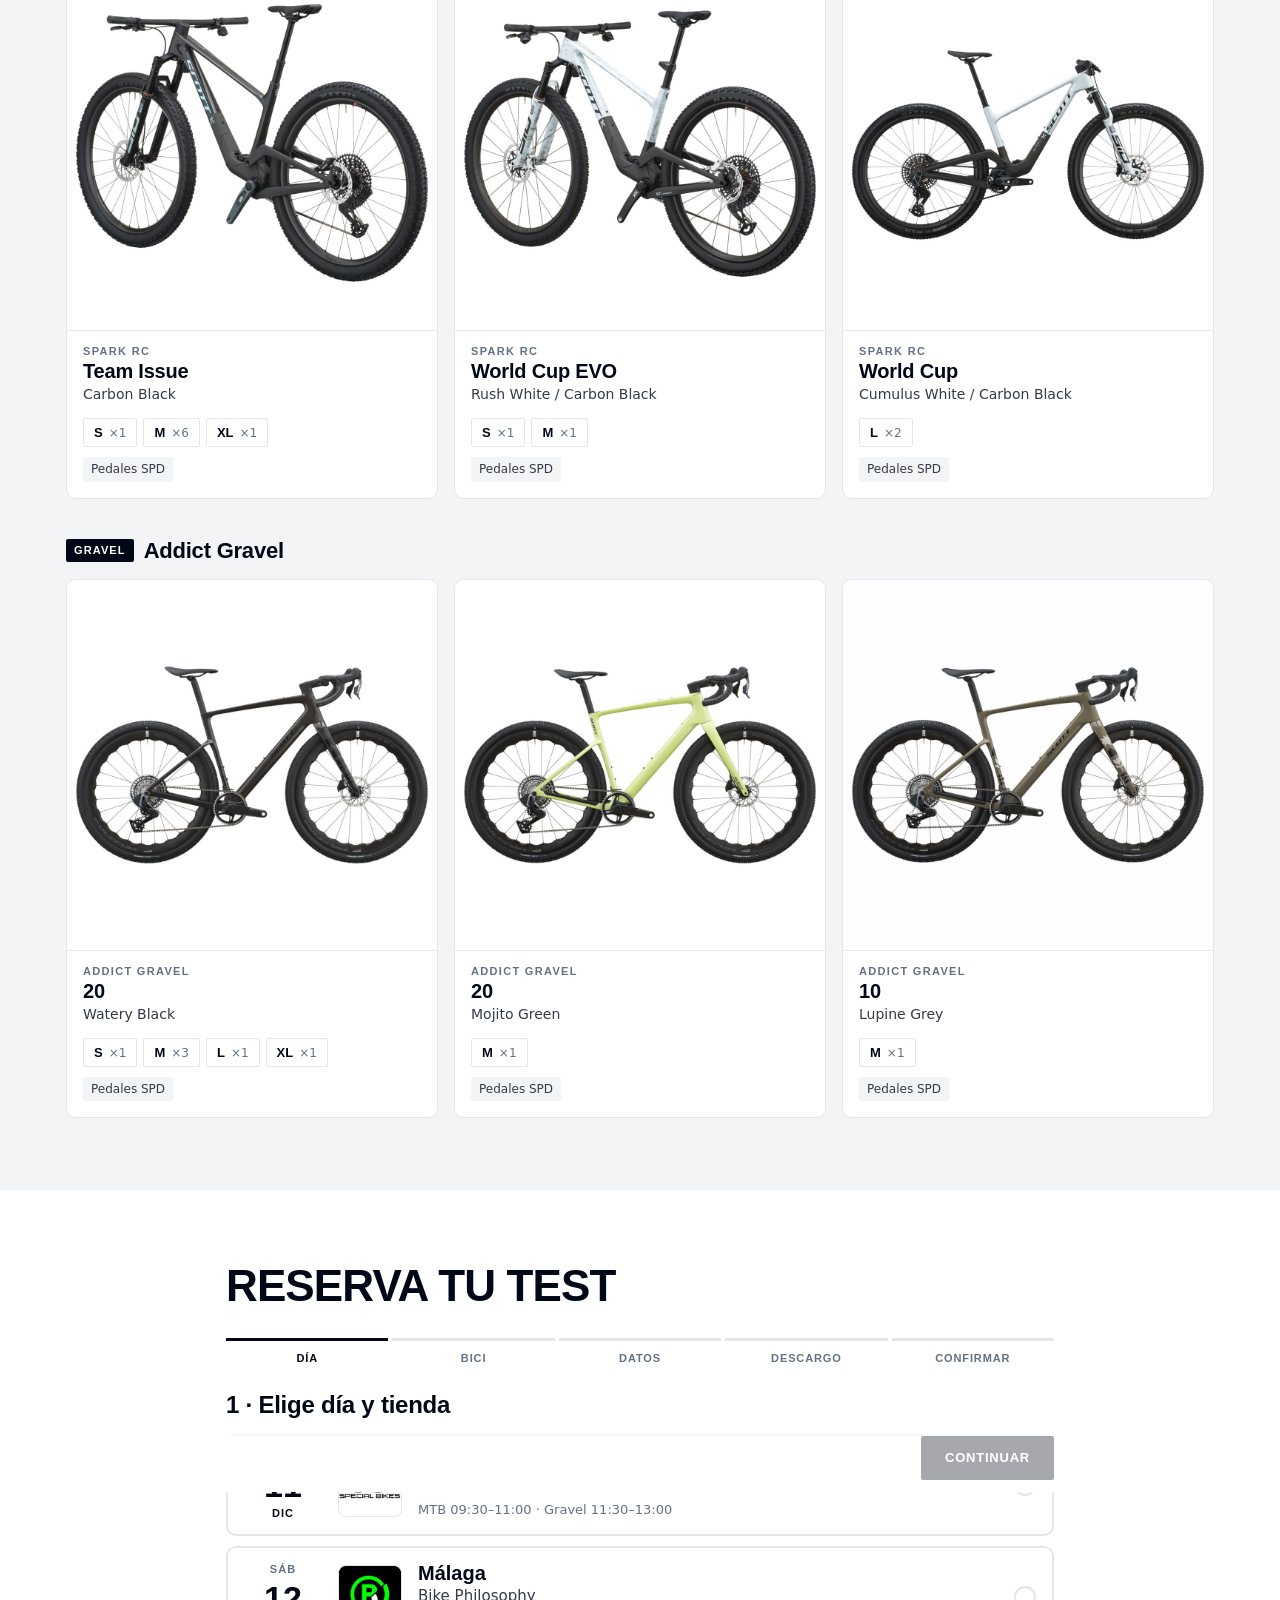
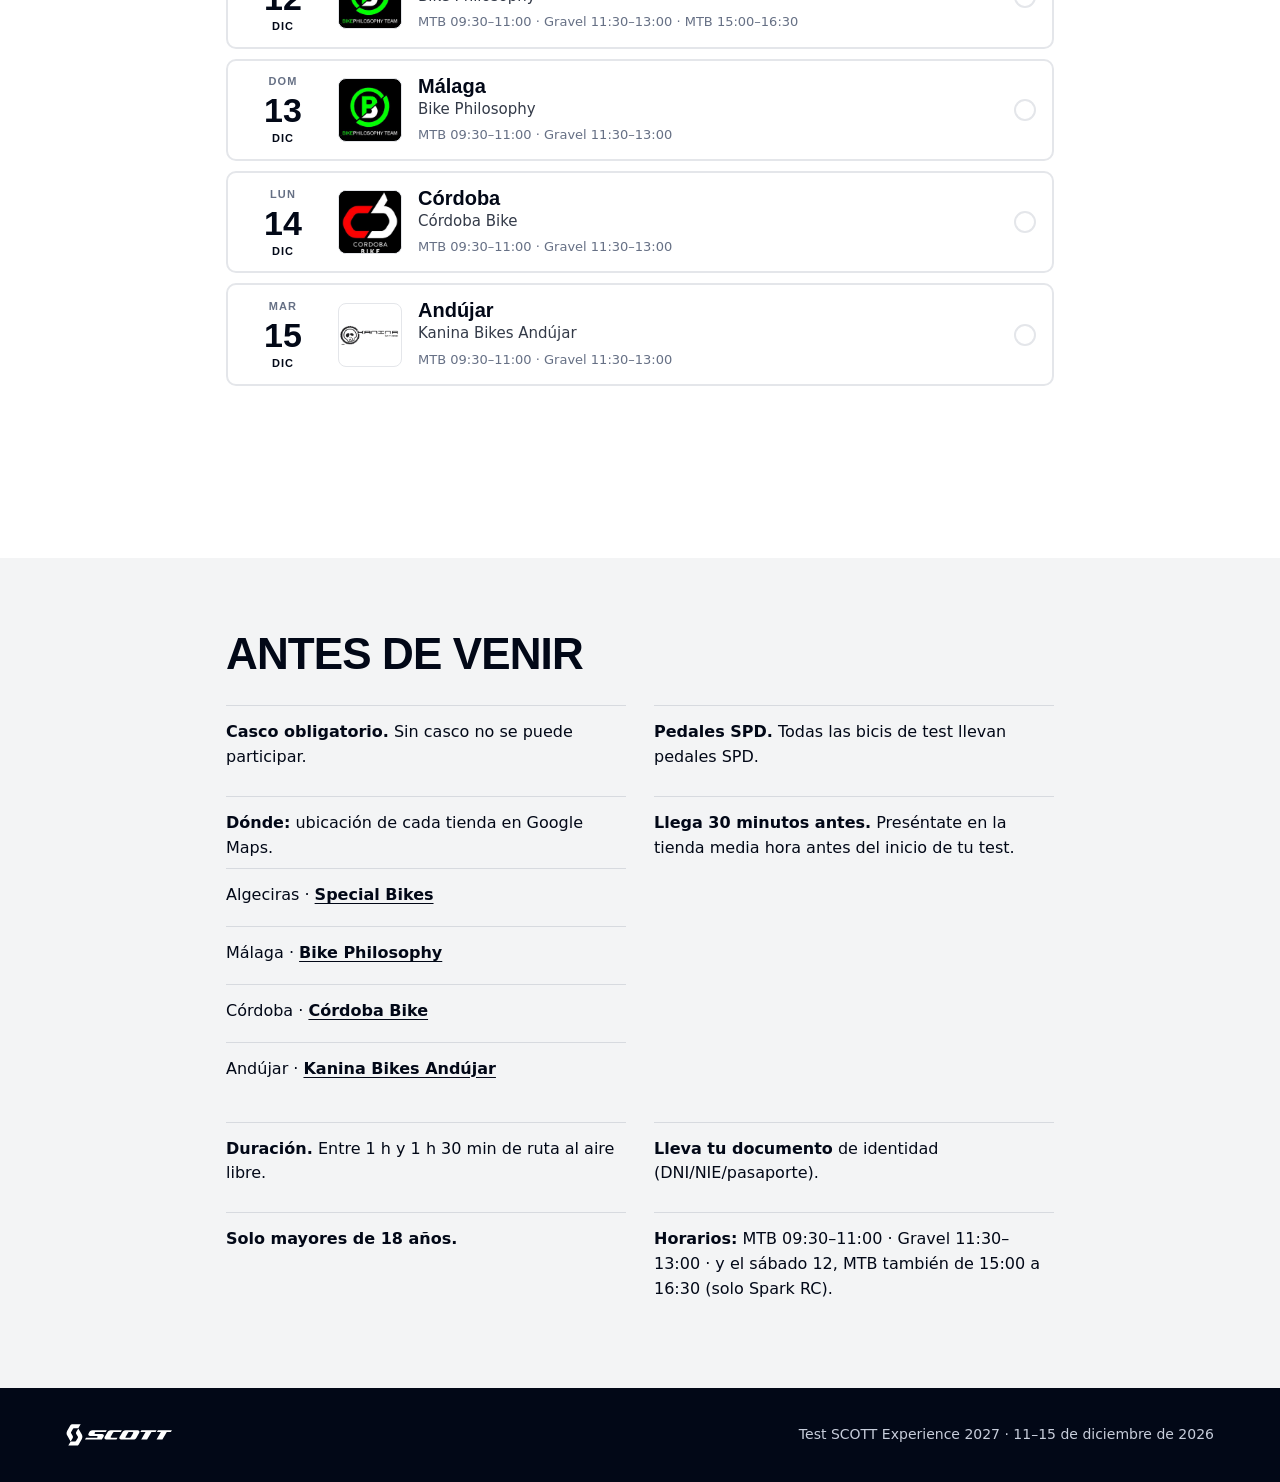
==== commit 890d81c8: "Ubicaciones de tienda (Google Maps) en banner, resumen, info, calendario y email Co-Authored-By: Cla" ====
--- a/index.html
+++ b/index.html
@@ -27,7 +27,7 @@
   <meta name="twitter:description" content="Spark RC y Addict Gravel 2027. 11–15 dic · Algeciras · Málaga · Córdoba · Andújar.">
   <meta name="twitter:image" content="https://rjsanchez9-prog.github.io/scott-experience-2027/assets/img/og-scott-experience-2027.jpg">
 
-  <link rel="stylesheet" href="css/style.css?v=3">
+  <link rel="stylesheet" href="css/style.css?v=4">
 </head>
 <body>
   <div id="demo-banner" class="demo-banner" hidden>Modo demostración · las reservas no se envían a ningún sitio (falta configurar API_URL)</div>
@@ -228,6 +228,13 @@
         <ul class="info-list">
           <li><b>Casco obligatorio.</b> Sin casco no se puede participar.</li>
           <li><b>Pedales SPD.</b> Todas las bicis de test llevan pedales SPD.</li>
+          <li id="ubicaciones"><b>Dónde:</b> ubicación de cada tienda en Google Maps.
+            <ul class="loc-list">
+              <li>Algeciras · <a href="https://maps.app.goo.gl/Sm2qDsy3iYJcYGqA6" target="_blank" rel="noopener noreferrer">Special Bikes</a></li>
+              <li>Málaga · <a href="https://maps.app.goo.gl/jEWQp1VuHFSCoQHi9" target="_blank" rel="noopener noreferrer">Bike Philosophy</a></li>
+              <li>Córdoba · <a href="https://maps.app.goo.gl/A6LpH7HkqhRABzZA7" target="_blank" rel="noopener noreferrer">Córdoba Bike</a></li>
+              <li>Andújar · <a href="https://maps.app.goo.gl/7miXMEmDyBrKGWtb8" target="_blank" rel="noopener noreferrer">Kanina Bikes Andújar</a></li>
+            </ul></li>
           <li><b>Llega 30 minutos antes.</b> Preséntate en la tienda media hora antes del inicio de tu test.</li>
           <li><b>Duración.</b> Entre 1 h y 1 h 30 min de ruta al aire libre.</li>
           <li><b>Lleva tu documento</b> de identidad (DNI/NIE/pasaporte).</li>
@@ -256,8 +263,8 @@
     </form>
   </dialog>
 
-  <script src="js/config.js?v=3"></script>
-  <script src="js/data.js?v=3"></script>
-  <script src="js/app.js?v=3"></script>
+  <script src="js/config.js?v=4"></script>
+  <script src="js/data.js?v=4"></script>
+  <script src="js/app.js?v=4"></script>
 </body>
 </html>
--- a/css/style.css
+++ b/css/style.css
@@ -272,3 +272,11 @@
 /* Llegada 30 min antes */
 .t-arrive { font-size: 13px; color: var(--ink-2); margin-top: 3px; }
 .t-arrive strong { font-family: var(--font-head); }
+
+/* Ubicación de la tienda */
+.sb-map { display: inline-flex; align-items: center; gap: 6px; margin-top: 10px; font: 700 13px var(--font-head); color: var(--ink); text-decoration: underline; text-underline-offset: 4px; }
+.sb-map:hover { color: var(--accent); }
+.sb-map .pin { flex: none; }
+.map-link { font-weight: 700; text-decoration: underline; text-underline-offset: 3px; color: var(--ink); }
+.loc-list { list-style: none; padding: 0; margin: 8px 0 0; display: grid; gap: 4px; }
+.loc-list a { color: var(--ink); font-weight: 700; text-underline-offset: 3px; }
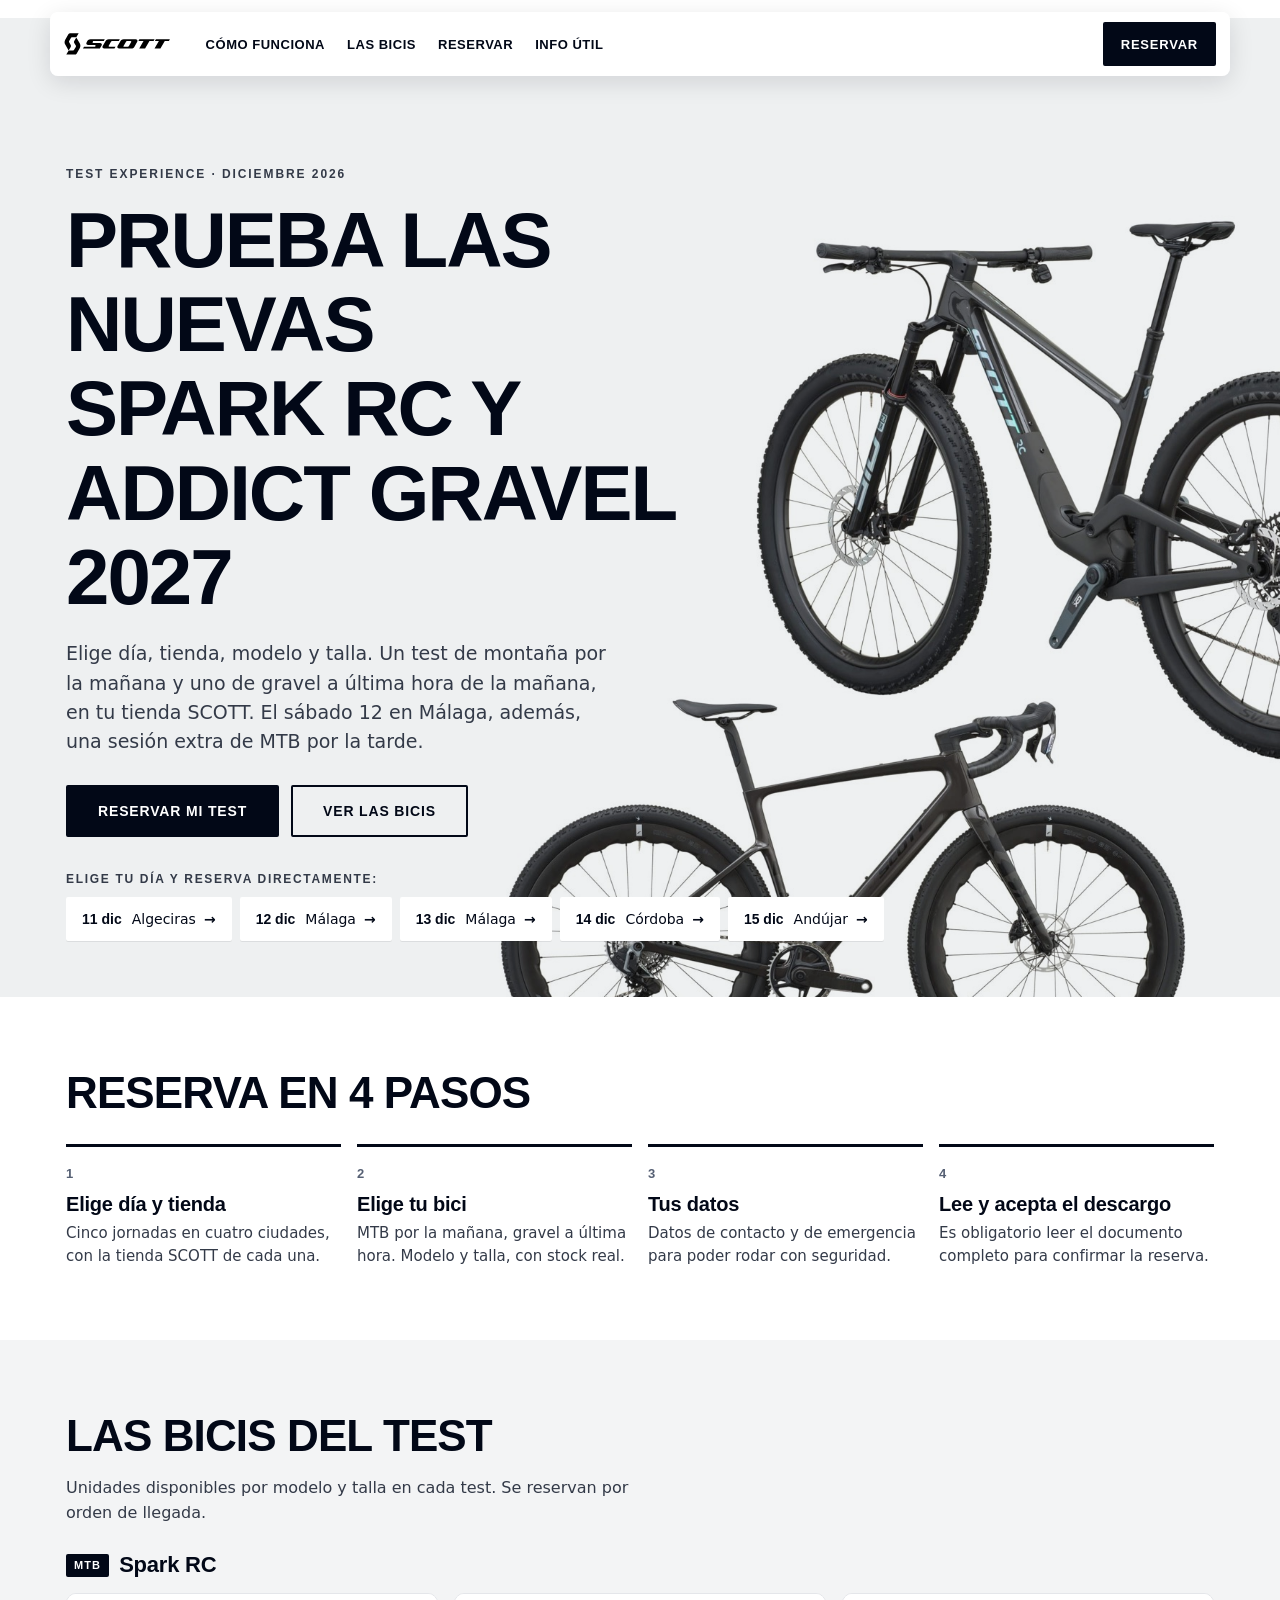
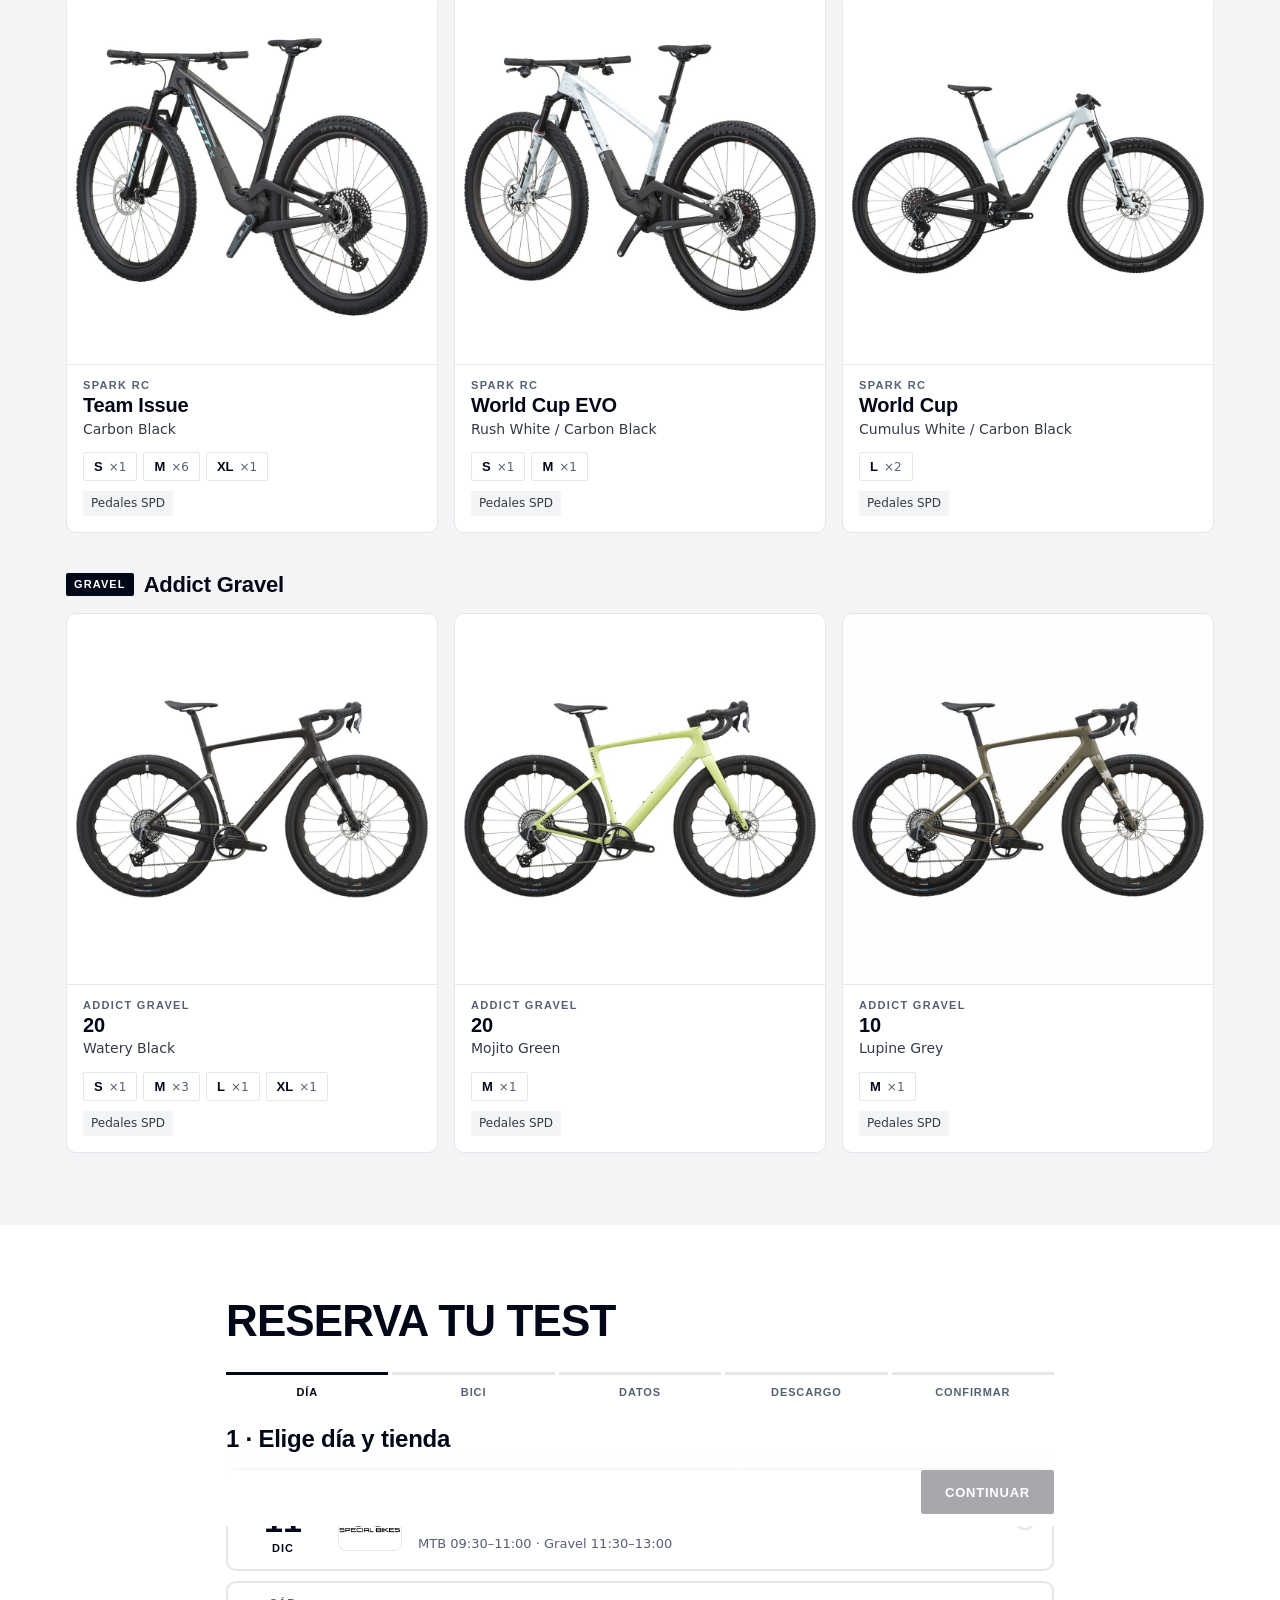
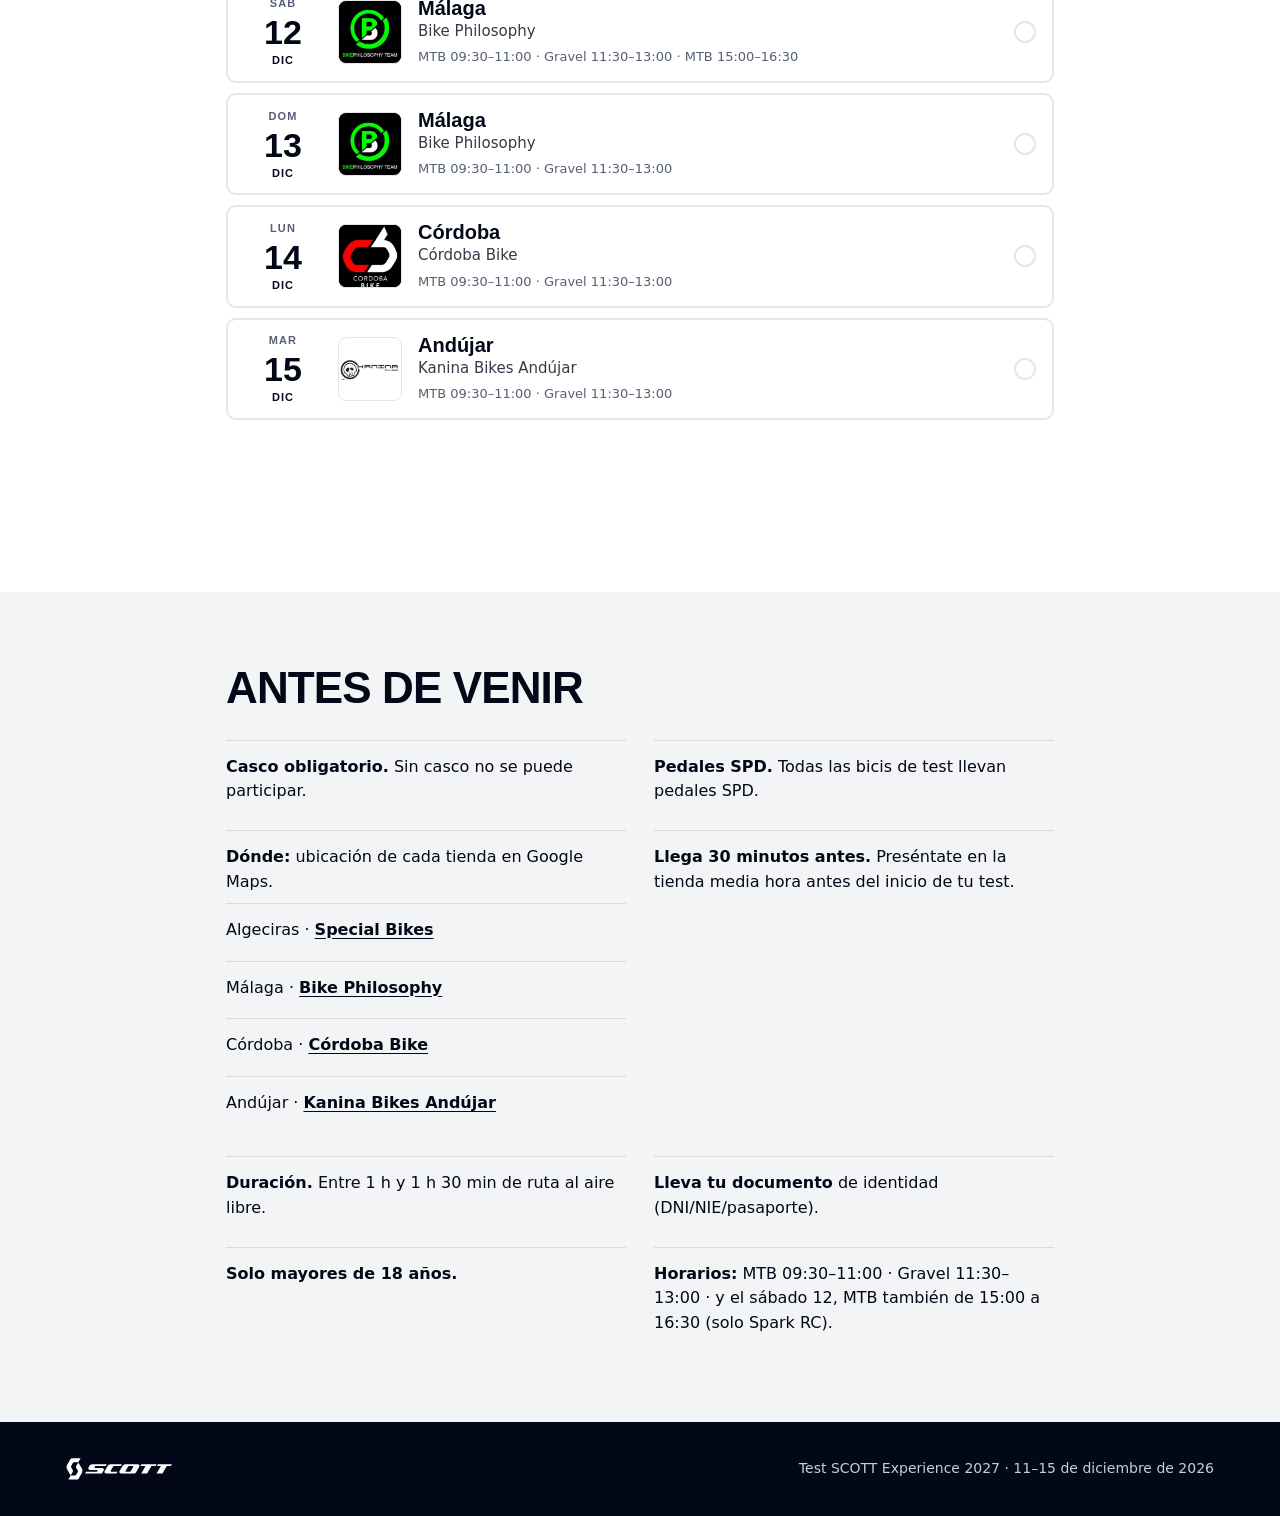
==== commit 619dfa56: "Arreglos rapidos de la auditoria: chips de cabecera como botones de reserva directa, firma sin tilde" ====
--- a/index.html
+++ b/index.html
@@ -27,7 +27,7 @@
   <meta name="twitter:description" content="Spark RC y Addict Gravel 2027. 11–15 dic · Algeciras · Málaga · Córdoba · Andújar.">
   <meta name="twitter:image" content="https://rjsanchez9-prog.github.io/scott-experience-2027/assets/img/og-scott-experience-2027.jpg">
 
-  <link rel="stylesheet" href="css/style.css?v=4">
+  <link rel="stylesheet" href="css/style.css?v=5">
 </head>
 <body>
   <div id="demo-banner" class="demo-banner" hidden>Modo demostración · las reservas no se envían a ningún sitio (falta configurar API_URL)</div>
@@ -62,11 +62,13 @@
           <a class="btn btn-lg" href="#reservar">Reservar mi test</a>
           <a class="btn btn-lg btn-ghost" href="#bicis">Ver las bicis</a>
         </div>
-        <ul class="hero-dates" aria-label="Fechas y ciudades">
-          <li><b>11 dic</b> Algeciras</li>
-          <li><b>12–13 dic</b> Málaga</li>
-          <li><b>14 dic</b> Córdoba</li>
-          <li><b>15 dic</b> Andújar</li>
+        <p class="hero-dates-label" id="hero-dates-label">Elige tu día y reserva directamente:</p>
+        <ul class="hero-dates" aria-labelledby="hero-dates-label">
+          <li><button type="button" class="date-chip" data-date="2026-12-11" aria-label="Reservar el viernes 11 de diciembre en Algeciras"><b>11 dic</b> Algeciras <span class="arr" aria-hidden="true">→</span></button></li>
+          <li><button type="button" class="date-chip" data-date="2026-12-12" aria-label="Reservar el sábado 12 de diciembre en Málaga"><b>12 dic</b> Málaga <span class="arr" aria-hidden="true">→</span></button></li>
+          <li><button type="button" class="date-chip" data-date="2026-12-13" aria-label="Reservar el domingo 13 de diciembre en Málaga"><b>13 dic</b> Málaga <span class="arr" aria-hidden="true">→</span></button></li>
+          <li><button type="button" class="date-chip" data-date="2026-12-14" aria-label="Reservar el lunes 14 de diciembre en Córdoba"><b>14 dic</b> Córdoba <span class="arr" aria-hidden="true">→</span></button></li>
+          <li><button type="button" class="date-chip" data-date="2026-12-15" aria-label="Reservar el martes 15 de diciembre en Andújar"><b>15 dic</b> Andújar <span class="arr" aria-hidden="true">→</span></button></li>
         </ul>
       </div>
     </section>
@@ -110,7 +112,7 @@
           <li data-step="5">Confirmar</li>
         </ol>
 
-        <div id="booking" class="booking" aria-live="polite">
+        <div id="booking" class="booking">
           <!-- Zona de la tienda: visible en todo el proceso de reserva (pasos 2-5 y confirmación) -->
           <div class="store-banner" id="store-banner" hidden></div>
 
@@ -190,7 +192,7 @@
                 <input type="text" id="waiver-signature" autocomplete="off" disabled placeholder="Nombre y apellidos"></label>
               <label class="check"><input type="checkbox" id="privacy-check">
                 <span>Acepto el <button type="button" class="link" id="open-privacy">tratamiento de mis datos personales</button> para gestionar mi reserva y la seguridad de la actividad.</span></label>
-              <p class="doc-link"><a href="assets/docs/descargo-responsabilidad-test-scott-2027.docx" download>Descargar el documento original (.docx)</a></p>
+              <p class="doc-link"><a href="assets/docs/descargo-v2-2027.docx" download>Descargar el documento original (.docx)</a></p>
             </div>
             <p class="form-error" id="waiver-error" role="alert" hidden></p>
           </div>
@@ -212,6 +214,8 @@
             <div class="done-actions" id="done-actions"></div>
             <button class="btn btn-ghost" type="button" id="new-booking">Hacer otra reserva</button>
           </div>
+
+          <p class="status" id="status" role="status" aria-live="polite"></p>
 
           <div class="nav-buttons" id="nav-buttons">
             <button class="btn btn-ghost" type="button" id="btn-back" hidden>Atrás</button>
@@ -263,8 +267,8 @@
     </form>
   </dialog>
 
-  <script src="js/config.js?v=4"></script>
-  <script src="js/data.js?v=4"></script>
-  <script src="js/app.js?v=4"></script>
+  <script src="js/config.js?v=5"></script>
+  <script src="js/data.js?v=5"></script>
+  <script src="js/app.js?v=5"></script>
 </body>
 </html>
--- a/css/style.css
+++ b/css/style.css
@@ -4,7 +4,7 @@
 :root {
   --ink: #020817;
   --ink-2: #333a48;
-  --muted: #667085;
+  --muted: #566074;
   --line: #e4e6ea;
   --soft: #f3f4f5;
   --paper: #ffffff;
@@ -58,7 +58,7 @@
 .btn:hover:not(:disabled) { background: #1d2740; }
 .btn:active:not(:disabled) { transform: translateY(1px); }
 .btn:disabled { opacity: .35; cursor: not-allowed; }
-.btn-sm { min-height: 38px; padding: 0 16px; }
+.btn-sm { min-height: 44px; padding: 0 16px; }
 .btn-lg { min-height: 52px; padding: 0 30px; font-size: 14px; }
 .btn-ghost { background: transparent; color: var(--ink); }
 .btn-ghost:hover:not(:disabled) { background: var(--ink); color: #fff; }
@@ -280,3 +280,31 @@
 .map-link { font-weight: 700; text-decoration: underline; text-underline-offset: 3px; color: var(--ink); }
 .loc-list { list-style: none; padding: 0; margin: 8px 0 0; display: grid; gap: 4px; }
 .loc-list a { color: var(--ink); font-weight: 700; text-underline-offset: 3px; }
+
+/* Chips de fecha/ciudad de la cabecera: botones que llevan directo a reservar */
+.hero-dates-label { margin-top: 36px; font: 700 12px/1 var(--font-head); text-transform: uppercase; letter-spacing: .14em; color: var(--ink-2); }
+.hero-dates { margin-top: 12px; }
+.hero-dates li { background: none; box-shadow: none; padding: 0; }
+.date-chip {
+  display: inline-flex; align-items: center; gap: 8px; min-height: 44px; padding: 0 14px;
+  background: #fff; color: var(--ink); border: 2px solid transparent; border-radius: 2px; cursor: pointer;
+  font: 400 14px var(--font-body); box-shadow: 0 1px 0 rgba(2,8,23,.08);
+  transition: background .15s, color .15s, border-color .15s, transform .05s;
+}
+.date-chip b { font-family: var(--font-head); margin-right: 2px; }
+.date-chip .arr { font-weight: 700; transition: transform .15s; }
+.date-chip:hover { background: var(--ink); color: #fff; }
+.date-chip:hover .arr { transform: translateX(3px); }
+.date-chip:active { transform: translateY(1px); }
+.date-chip:focus-visible { border-color: var(--accent); }
+
+/* Aviso de espera (comprobando disponibilidad / enviando) */
+.status { min-height: 0; margin: 14px 0 0; font-size: 14px; font-weight: 700; color: var(--ink-2); display: flex; align-items: center; gap: 10px; }
+.status:empty { display: none; }
+.status.loading::before {
+  content: ""; width: 16px; height: 16px; border: 2px solid var(--line); border-top-color: var(--ink); border-radius: 50%;
+  animation: spin .8s linear infinite; flex: none;
+}
+@keyframes spin { to { transform: rotate(360deg); } }
+@media (prefers-reduced-motion: reduce) { .status.loading::before { animation-duration: 2s; } }
+.panel > h3:focus { outline: none; }
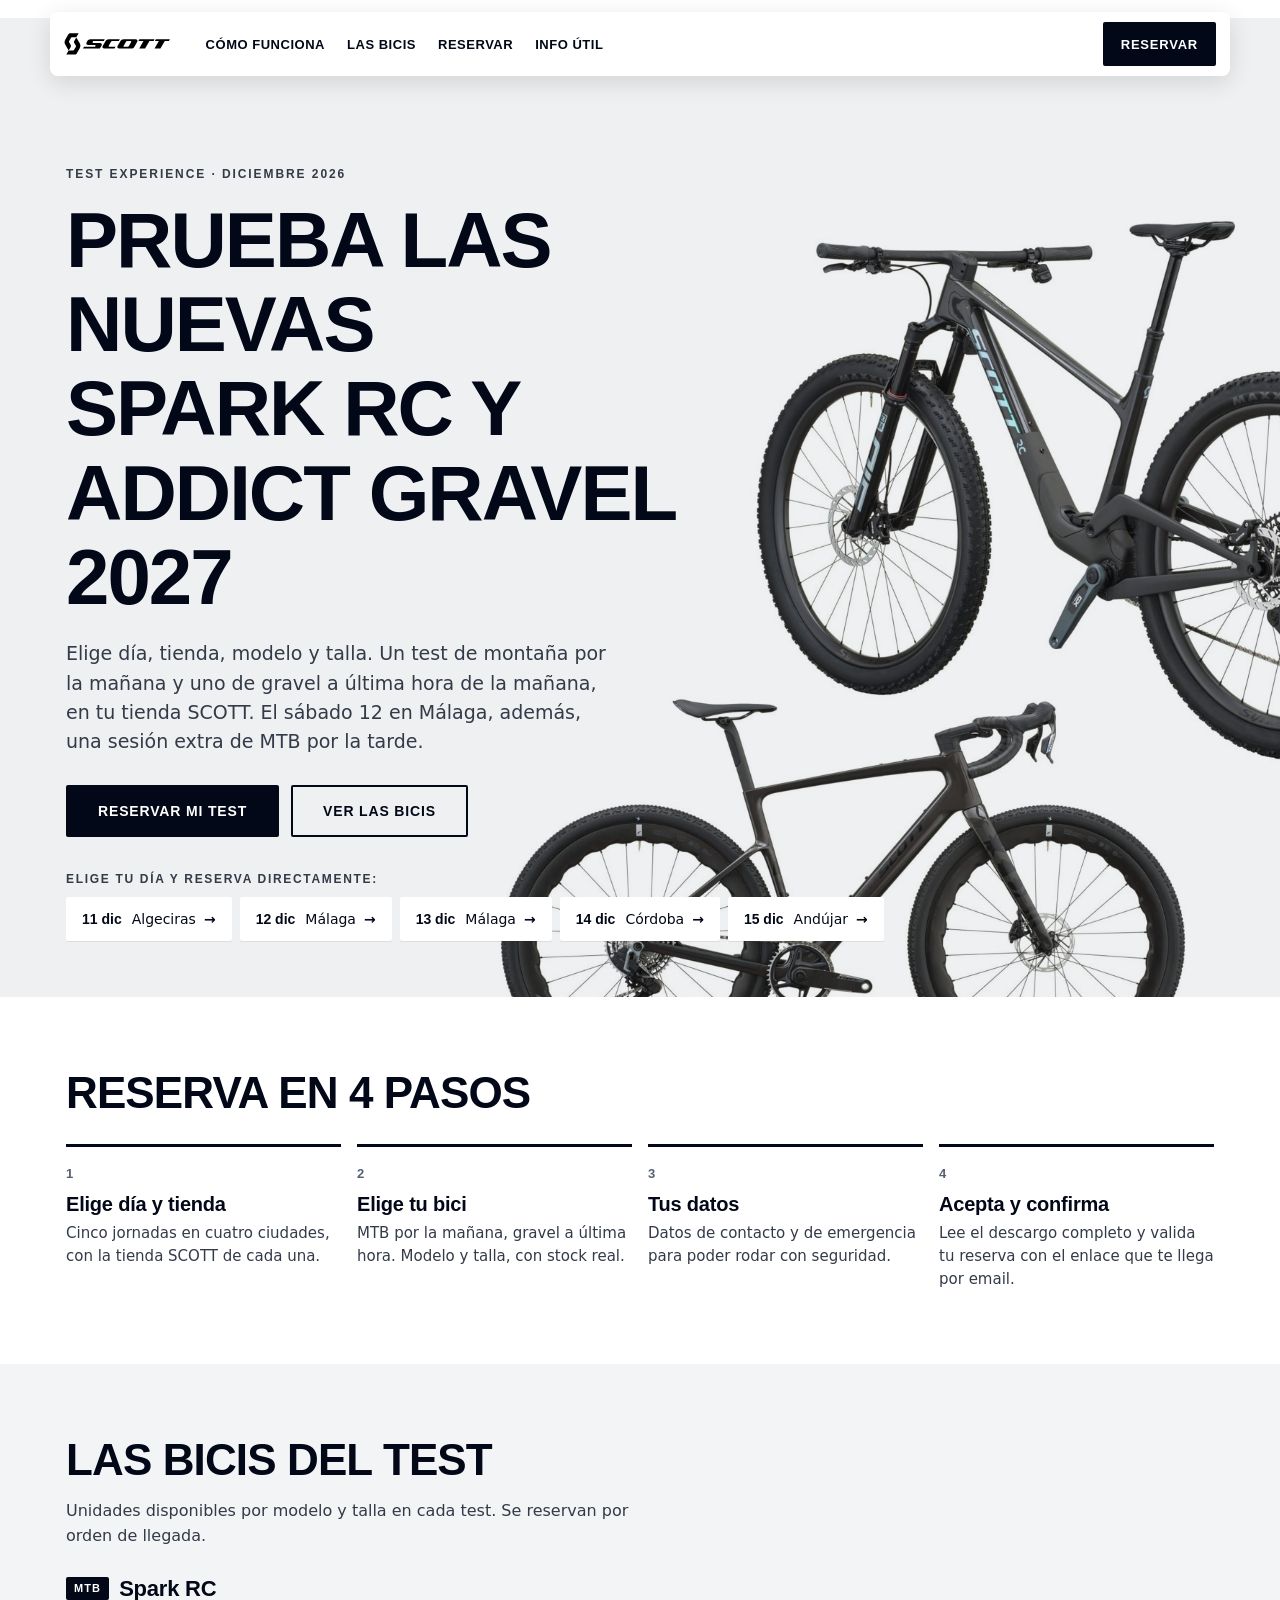
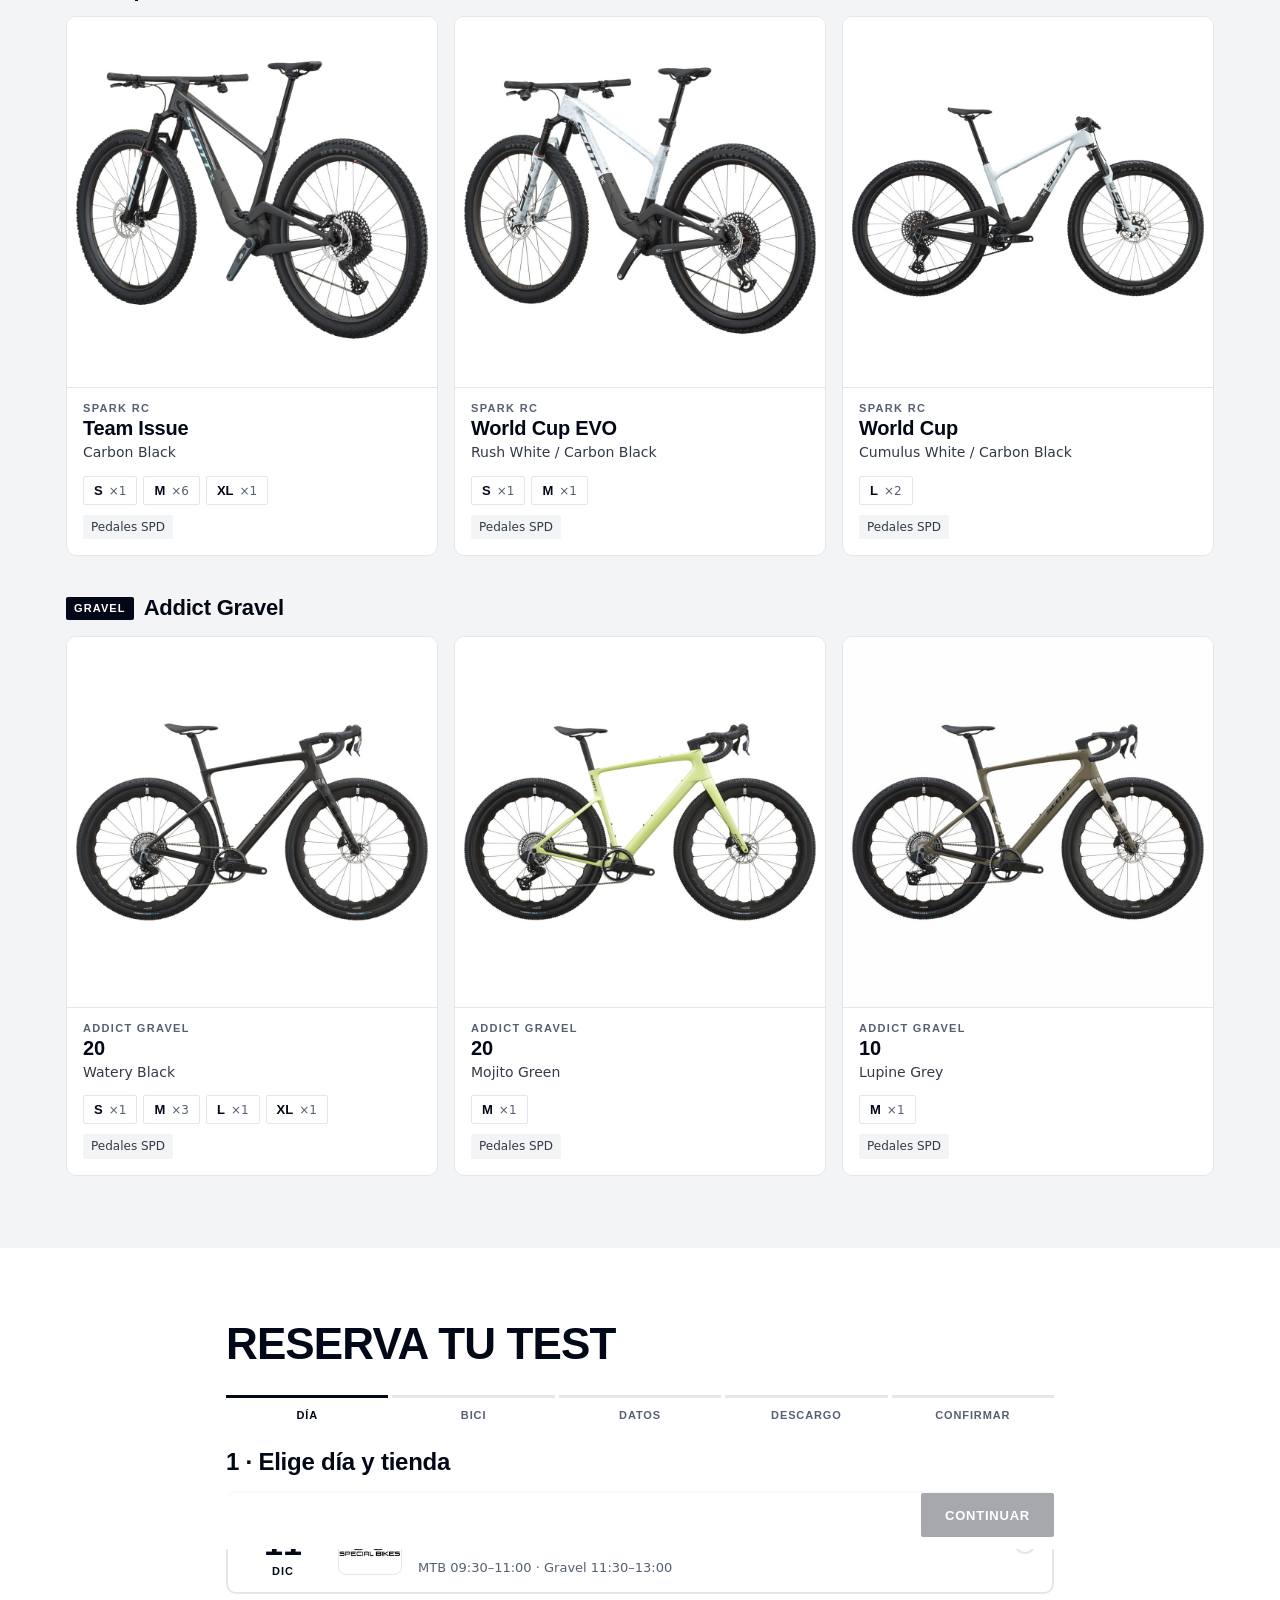
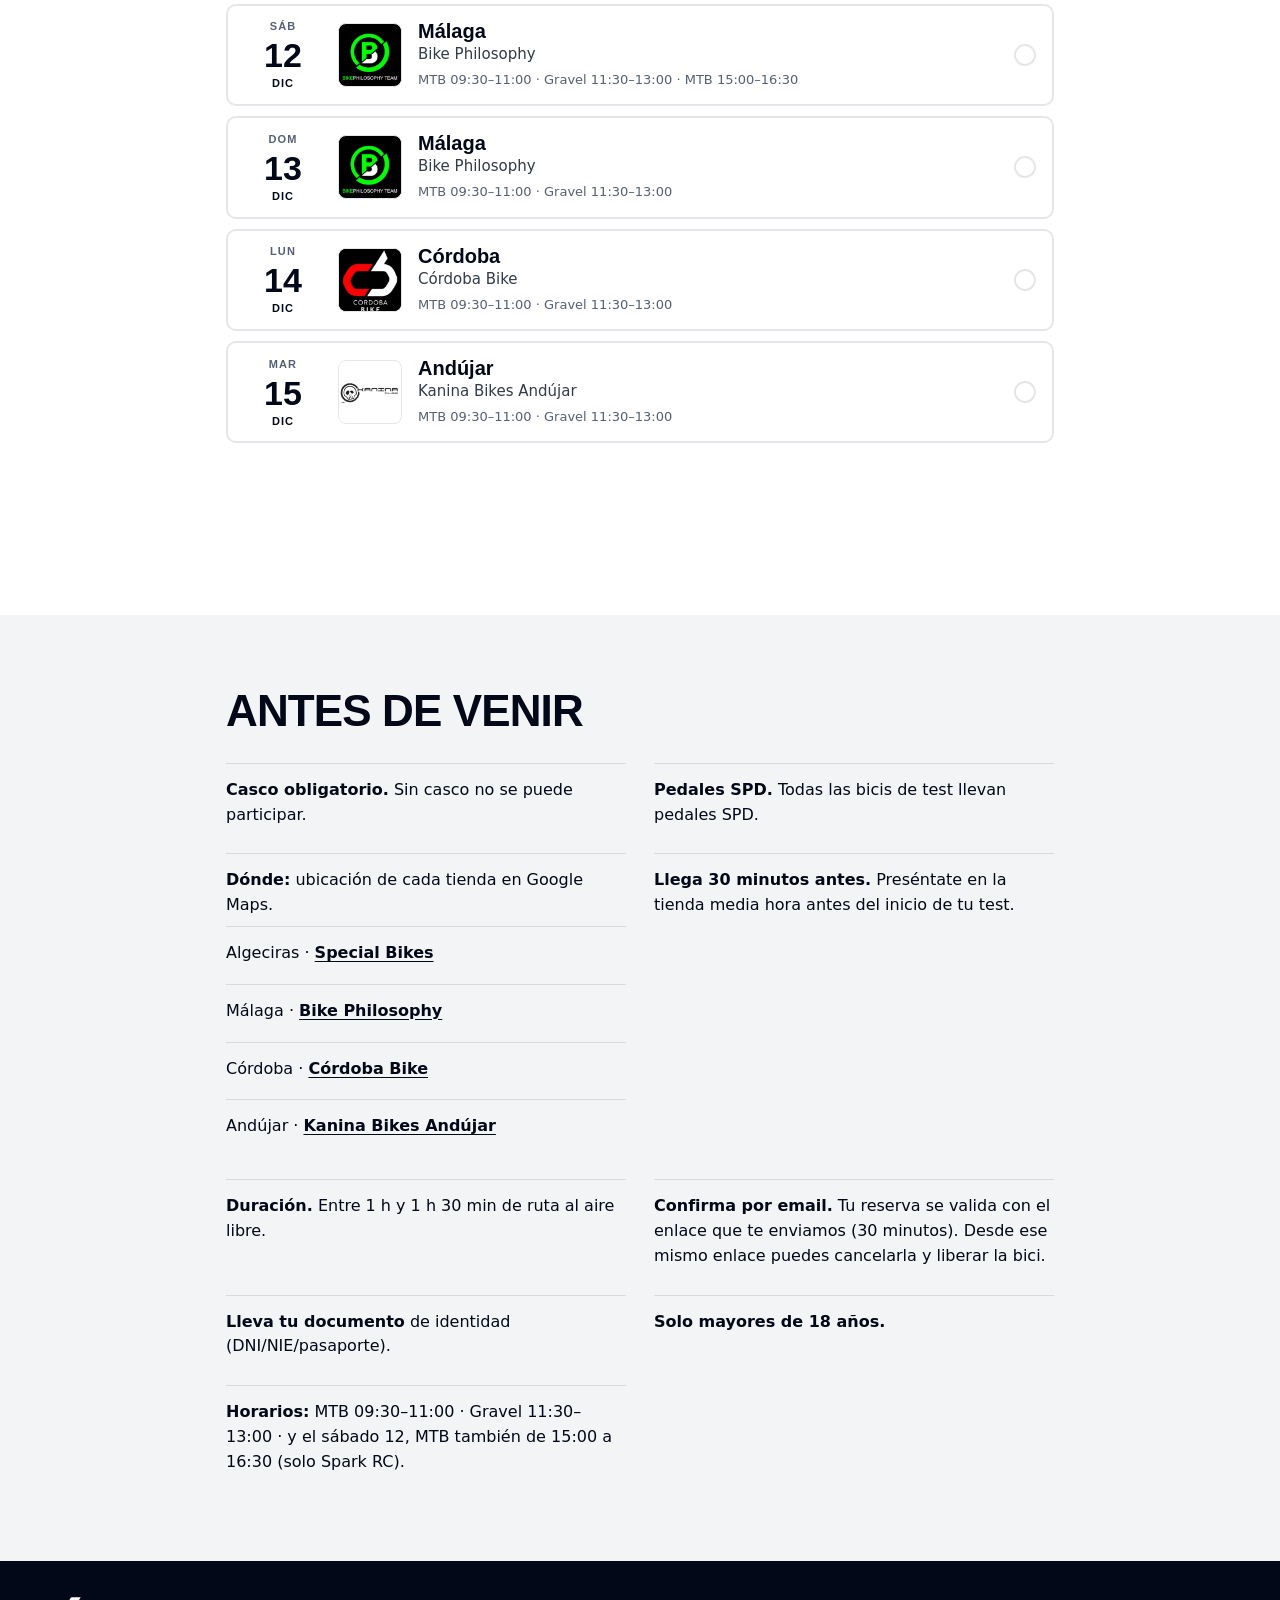
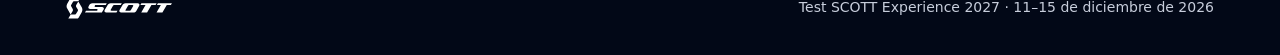
==== commit cb7ae926: "Reserva con confirmacion por email y cancelacion, anti-abuso, guia de tallas por altura - Backend: r" ====
--- a/index.html
+++ b/index.html
@@ -27,7 +27,7 @@
   <meta name="twitter:description" content="Spark RC y Addict Gravel 2027. 11–15 dic · Algeciras · Málaga · Córdoba · Andújar.">
   <meta name="twitter:image" content="https://rjsanchez9-prog.github.io/scott-experience-2027/assets/img/og-scott-experience-2027.jpg">
 
-  <link rel="stylesheet" href="css/style.css?v=5">
+  <link rel="stylesheet" href="css/style.css?v=7">
 </head>
 <body>
   <div id="demo-banner" class="demo-banner" hidden>Modo demostración · las reservas no se envían a ningún sitio (falta configurar API_URL)</div>
@@ -81,7 +81,7 @@
           <li><span class="num">1</span><h3>Elige día y tienda</h3><p>Cinco jornadas en cuatro ciudades, con la tienda SCOTT de cada una.</p></li>
           <li><span class="num">2</span><h3>Elige tu bici</h3><p>MTB por la mañana, gravel a última hora. Modelo y talla, con stock real.</p></li>
           <li><span class="num">3</span><h3>Tus datos</h3><p>Datos de contacto y de emergencia para poder rodar con seguridad.</p></li>
-          <li><span class="num">4</span><h3>Lee y acepta el descargo</h3><p>Es obligatorio leer el documento completo para confirmar la reserva.</p></li>
+          <li><span class="num">4</span><h3>Acepta y confirma</h3><p>Lee el descargo completo y valida tu reserva con el enlace que te llega por email.</p></li>
         </ol>
       </div>
     </section>
@@ -126,6 +126,25 @@
           <div class="panel" data-panel="2" hidden>
             <h3>2 · Elige tu bici y talla</h3>
             <p class="panel-sub" id="day-summary"></p>
+
+            <!-- Guía de tallas: altura -> talla recomendada por SCOTT; guía oficial plegada -->
+            <section class="size-helper" id="size-helper" aria-labelledby="sh-title">
+              <div class="sh-top">
+                <div class="sh-text">
+                  <h4 id="sh-title">¿Qué talla necesito?</h4>
+                  <p>Escribe tu altura y marcamos la talla que recomienda SCOTT.</p>
+                </div>
+                <label class="sh-field"><span class="sr-only">Tu altura en centímetros</span>
+                  <input id="height-input" type="number" inputmode="numeric" min="120" max="230" step="1" placeholder="Ej. 178" autocomplete="off">
+                  <b aria-hidden="true">cm</b></label>
+              </div>
+              <div class="sh-result" id="size-result" role="status" aria-live="polite"></div>
+              <details class="sh-details">
+                <summary>Ver la guía oficial de tallas SCOTT</summary>
+                <div class="sh-guides" id="size-guides"></div>
+              </details>
+            </section>
+
             <div id="tests-box"></div>
           </div>
 
@@ -201,13 +220,15 @@
           <div class="panel" data-panel="5" hidden>
             <h3>5 · Revisa y confirma</h3>
             <div id="summary" class="summary"></div>
+            <div class="hp" aria-hidden="true"><label>No rellenar este campo<input type="text" id="hp-field" name="website" tabindex="-1" autocomplete="off"></label></div>
+            <p class="hint">Al confirmar te enviaremos un email con un enlace para <strong>validar tu reserva</strong>. La bici queda retenida 30 minutos para ti.</p>
             <p class="form-error" id="submit-error" role="alert" hidden></p>
           </div>
 
           <!-- Exito -->
           <div class="panel success" data-panel="done" hidden>
-            <div class="success-icon" aria-hidden="true">✓</div>
-            <h3>¡Reserva confirmada!</h3>
+            <div class="success-icon" id="done-icon" aria-hidden="true">✓</div>
+            <h3 id="done-title">¡Reserva confirmada!</h3>
             <p class="ref">Referencia <strong id="done-ref"></strong></p>
             <div id="done-summary" class="summary"></div>
             <p class="hint" id="done-note"></p>
@@ -241,6 +262,7 @@
             </ul></li>
           <li><b>Llega 30 minutos antes.</b> Preséntate en la tienda media hora antes del inicio de tu test.</li>
           <li><b>Duración.</b> Entre 1 h y 1 h 30 min de ruta al aire libre.</li>
+          <li><b>Confirma por email.</b> Tu reserva se valida con el enlace que te enviamos (30 minutos). Desde ese mismo enlace puedes cancelarla y liberar la bici.</li>
           <li><b>Lleva tu documento</b> de identidad (DNI/NIE/pasaporte).</li>
           <li><b>Solo mayores de 18 años.</b></li>
           <li><b>Horarios:</b> MTB 09:30–11:00 · Gravel 11:30–13:00 · y el sábado 12, MTB también de 15:00 a 16:30 (solo Spark RC).</li>
@@ -262,13 +284,14 @@
       <p><strong>Finalidad:</strong> gestionar tu reserva del test, contactar contigo si hay cambios y poder actuar en caso de accidente o emergencia, facilitando tus datos a los servicios de emergencia si fuera necesario.</p>
       <p><strong>Datos:</strong> identificación, fecha de nacimiento, contacto, contacto de emergencia y aceptación del descargo.</p>
       <p><strong>Destinatarios:</strong> la organización del test y la tienda en la que reserves. No se ceden a terceros salvo obligación legal o emergencia.</p>
+      <p><strong>Confirmación y cancelación:</strong> usamos tu correo para enviarte un enlace personal con el que validar o cancelar tu reserva. Las reservas sin confirmar caducan a los 30 minutos.</p>
       <p><strong>Derechos:</strong> puedes solicitar acceso, rectificación, supresión u oposición escribiendo a la organización.</p>
       <button class="btn" value="close">Entendido</button>
     </form>
   </dialog>
 
-  <script src="js/config.js?v=5"></script>
-  <script src="js/data.js?v=5"></script>
-  <script src="js/app.js?v=5"></script>
+  <script src="js/config.js?v=7"></script>
+  <script src="js/data.js?v=7"></script>
+  <script src="js/app.js?v=7"></script>
 </body>
 </html>
--- a/css/style.css
+++ b/css/style.css
@@ -308,3 +308,57 @@
 @keyframes spin { to { transform: rotate(360deg); } }
 @media (prefers-reduced-motion: reduce) { .status.loading::before { animation-duration: 2s; } }
 .panel > h3:focus { outline: none; }
+
+/* Guia de tallas (paso 2) */
+.sr-only { position: absolute; width: 1px; height: 1px; padding: 0; margin: -1px; overflow: hidden; clip: rect(0,0,0,0); white-space: nowrap; border: 0; }
+.size-helper { border: 2px solid var(--line); border-radius: var(--radius-lg); padding: 16px 18px; margin: 4px 0 8px; background: #fafafa; }
+.sh-top { display: flex; align-items: center; justify-content: space-between; gap: 16px; }
+.sh-text h4 { font-size: 18px; }
+.sh-text p { color: var(--ink-2); font-size: 14px; margin-top: 2px; }
+.sh-field { display: inline-flex; align-items: center; gap: 8px; flex: none; }
+.sh-field input { width: 110px; min-height: 46px; padding: 0 12px; border: 2px solid var(--ink); border-radius: 2px; font: 800 20px var(--font-head); text-align: center; background: #fff; color: var(--ink); -moz-appearance: textfield; }
+.sh-field input::-webkit-outer-spin-button, .sh-field input::-webkit-inner-spin-button { -webkit-appearance: none; margin: 0; }
+.sh-field input::placeholder { font-weight: 400; font-size: 15px; color: var(--muted); }
+.sh-field b { font: 700 14px var(--font-head); color: var(--ink-2); }
+.sh-result:empty { display: none; }
+.sh-result { display: grid; grid-template-columns: 1fr 1fr; gap: 8px 12px; margin-top: 14px; }
+.sr-item { display: flex; align-items: center; justify-content: space-between; gap: 10px; background: #fff; border: 1px solid var(--line); border-radius: 2px; padding: 10px 14px; }
+.sr-type { font: 700 12px var(--font-head); letter-spacing: .08em; text-transform: uppercase; color: var(--ink-2); }
+.sr-sizes { font-size: 15px; color: var(--ink-2); }
+.sr-sizes b { display: inline-block; min-width: 34px; text-align: center; padding: 3px 8px; margin: 0 2px; background: var(--ink); color: #fff; border-radius: 2px; font: 800 16px var(--font-head); }
+.sr-none { font-size: 13px; color: var(--err); font-weight: 700; text-align: right; }
+.sr-note { grid-column: 1 / -1; font-size: 12px; color: var(--muted); margin: 2px 0 0; }
+.sh-details { margin-top: 12px; }
+.sh-details summary { cursor: pointer; font: 700 13px var(--font-head); text-decoration: underline; text-underline-offset: 4px; padding: 6px 0; list-style: none; }
+.sh-details summary::-webkit-details-marker { display: none; }
+.sh-details summary::before { content: "▸ "; }
+.sh-details[open] summary::before { content: "▾ "; }
+.sh-guides { display: grid; gap: 14px; margin-top: 8px; }
+.sh-guides figure { margin: 0; background: #fff; border: 1px solid var(--line); border-radius: 4px; padding: 10px; overflow-x: auto; }
+.sh-guides figcaption { font: 700 12px var(--font-head); text-transform: uppercase; letter-spacing: .1em; color: var(--ink-2); margin-bottom: 6px; }
+.sh-guides img { width: 100%; min-width: 560px; height: auto; }
+.size-btn { position: relative; }
+.size-btn.fit:not(:disabled):not([aria-pressed="true"]) { border-color: var(--ink); box-shadow: inset 0 0 0 1px var(--ink); }
+.fit-tag { position: absolute; top: -9px; left: 50%; transform: translateX(-50%); background: var(--ink); color: #fff; font: 700 9px/1 var(--font-head); letter-spacing: .06em; text-transform: uppercase; padding: 3px 5px; border-radius: 2px; white-space: nowrap; font-style: normal; }
+.size-btn[aria-pressed="true"] .fit-tag { background: #fff; color: var(--ink); }
+.size-chips { padding-top: 6px; }
+@media (max-width: 600px) {
+  .sh-top { flex-direction: column; align-items: stretch; }
+  .sh-field { justify-content: flex-start; }
+  .sh-result { grid-template-columns: 1fr; }
+}
+
+/* Campo trampa anti-bots (fuera de pantalla, no display:none) */
+.hp { position: absolute; left: -9999px; top: auto; width: 1px; height: 1px; overflow: hidden; }
+
+/* Pagina de gestion de reserva */
+.manage-title { font-size: clamp(30px, 5vw, 46px); text-transform: uppercase; font-weight: 800; letter-spacing: -.02em; margin: 6px 0 22px; }
+.manage-page .site-header { position: static; }
+.manage-page .section { padding-top: 24px; min-height: 60vh; }
+.manage-card { border: 2px solid var(--line); border-radius: var(--radius-lg); padding: 20px; }
+.m-banner { border: 2px solid var(--line); border-radius: var(--radius-lg); padding: 14px 18px; background: #fafafa; line-height: 1.5; }
+.m-banner.ok { border-color: var(--ok); background: #eef8f1; }
+.m-banner.warn { border-color: #d7a100; background: #fff8e0; }
+.m-banner[hidden] { display: none; }
+#m-summary { margin-top: 16px; }
+.m-actions { display: flex; flex-wrap: wrap; gap: 12px; margin-top: 24px; }
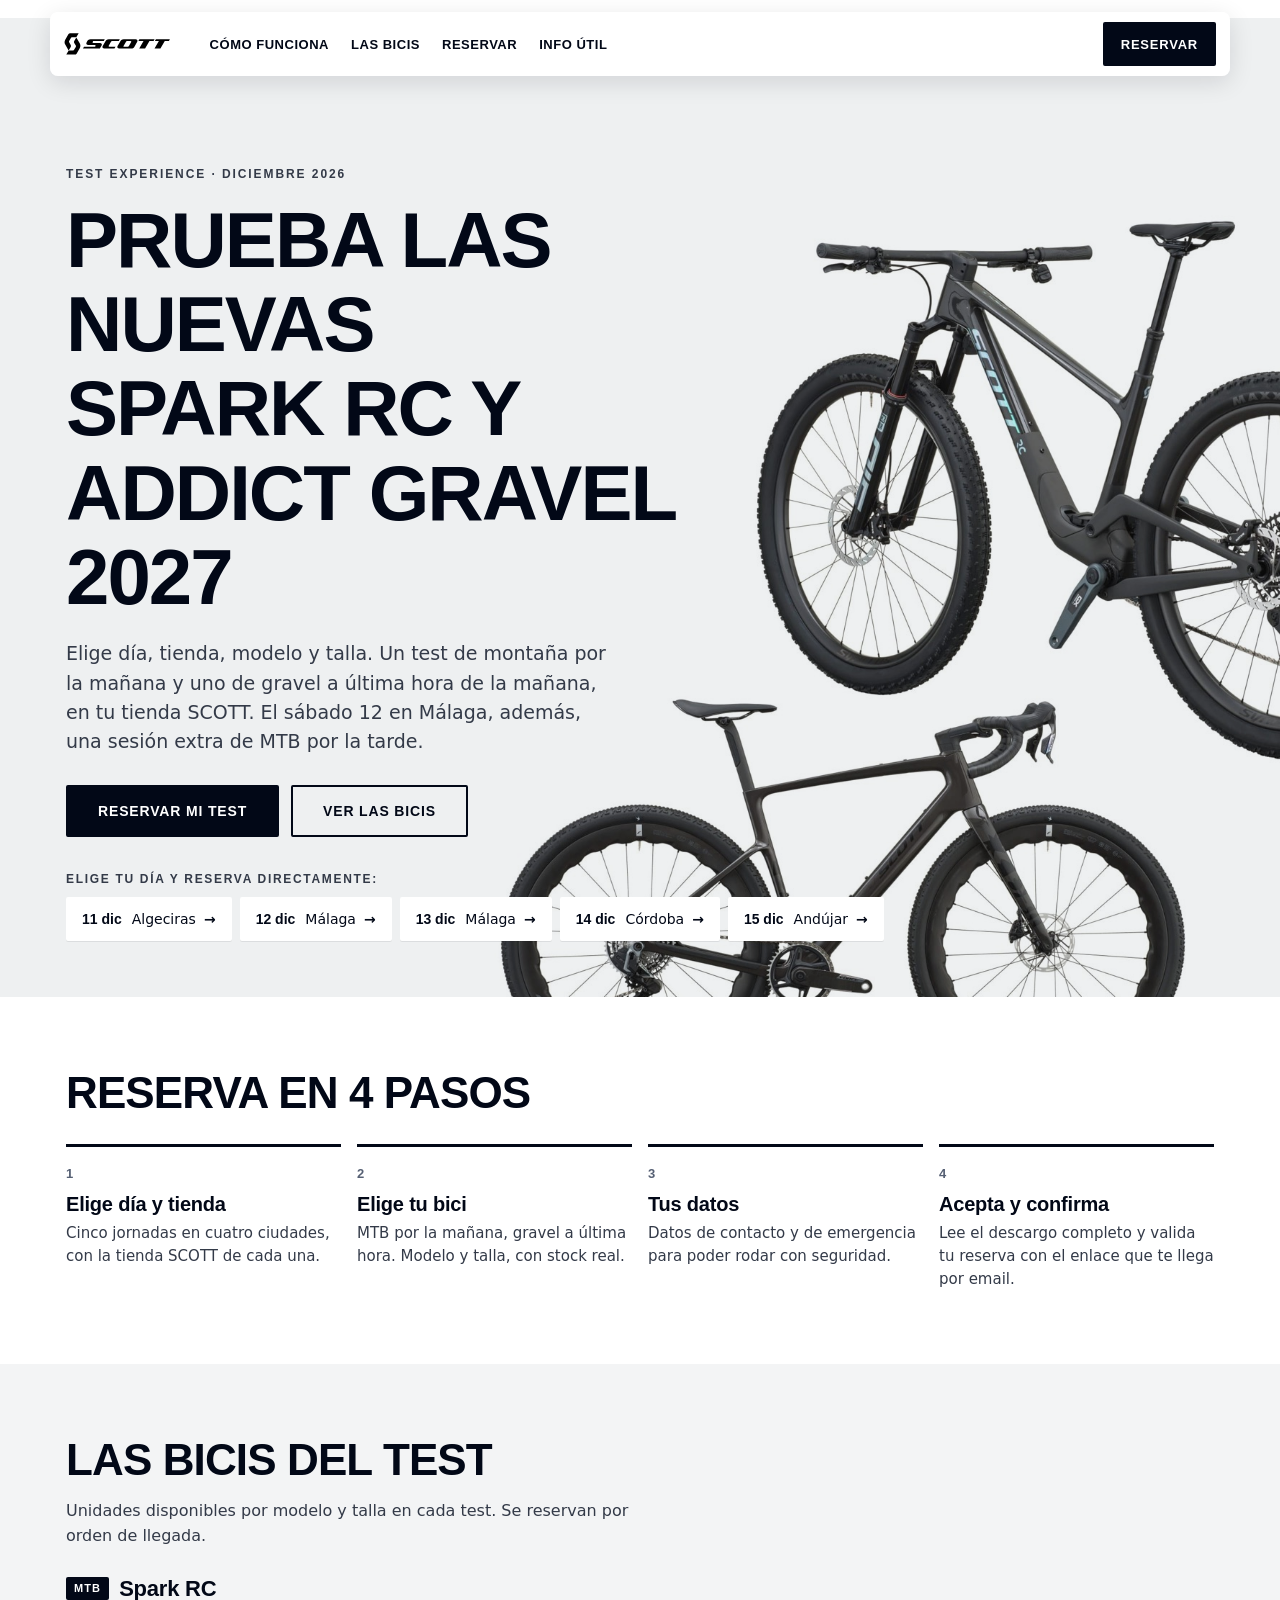
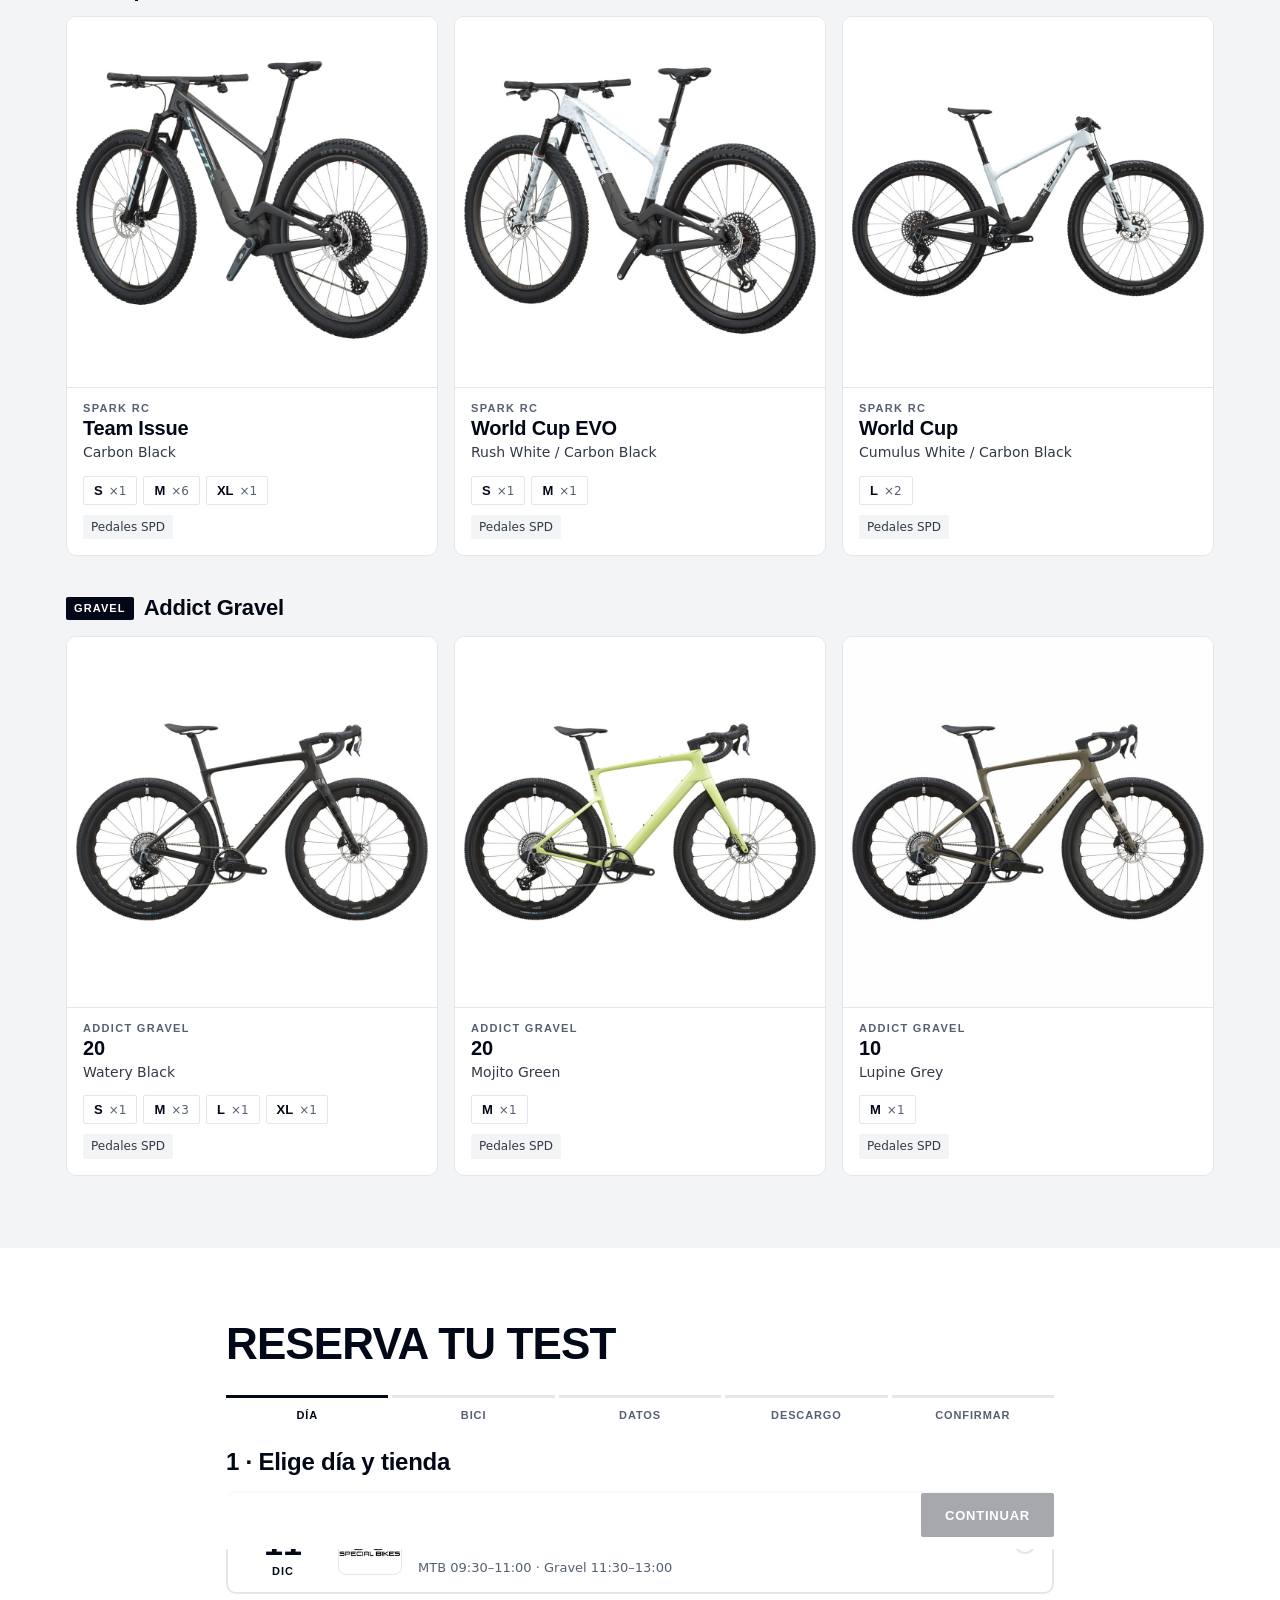
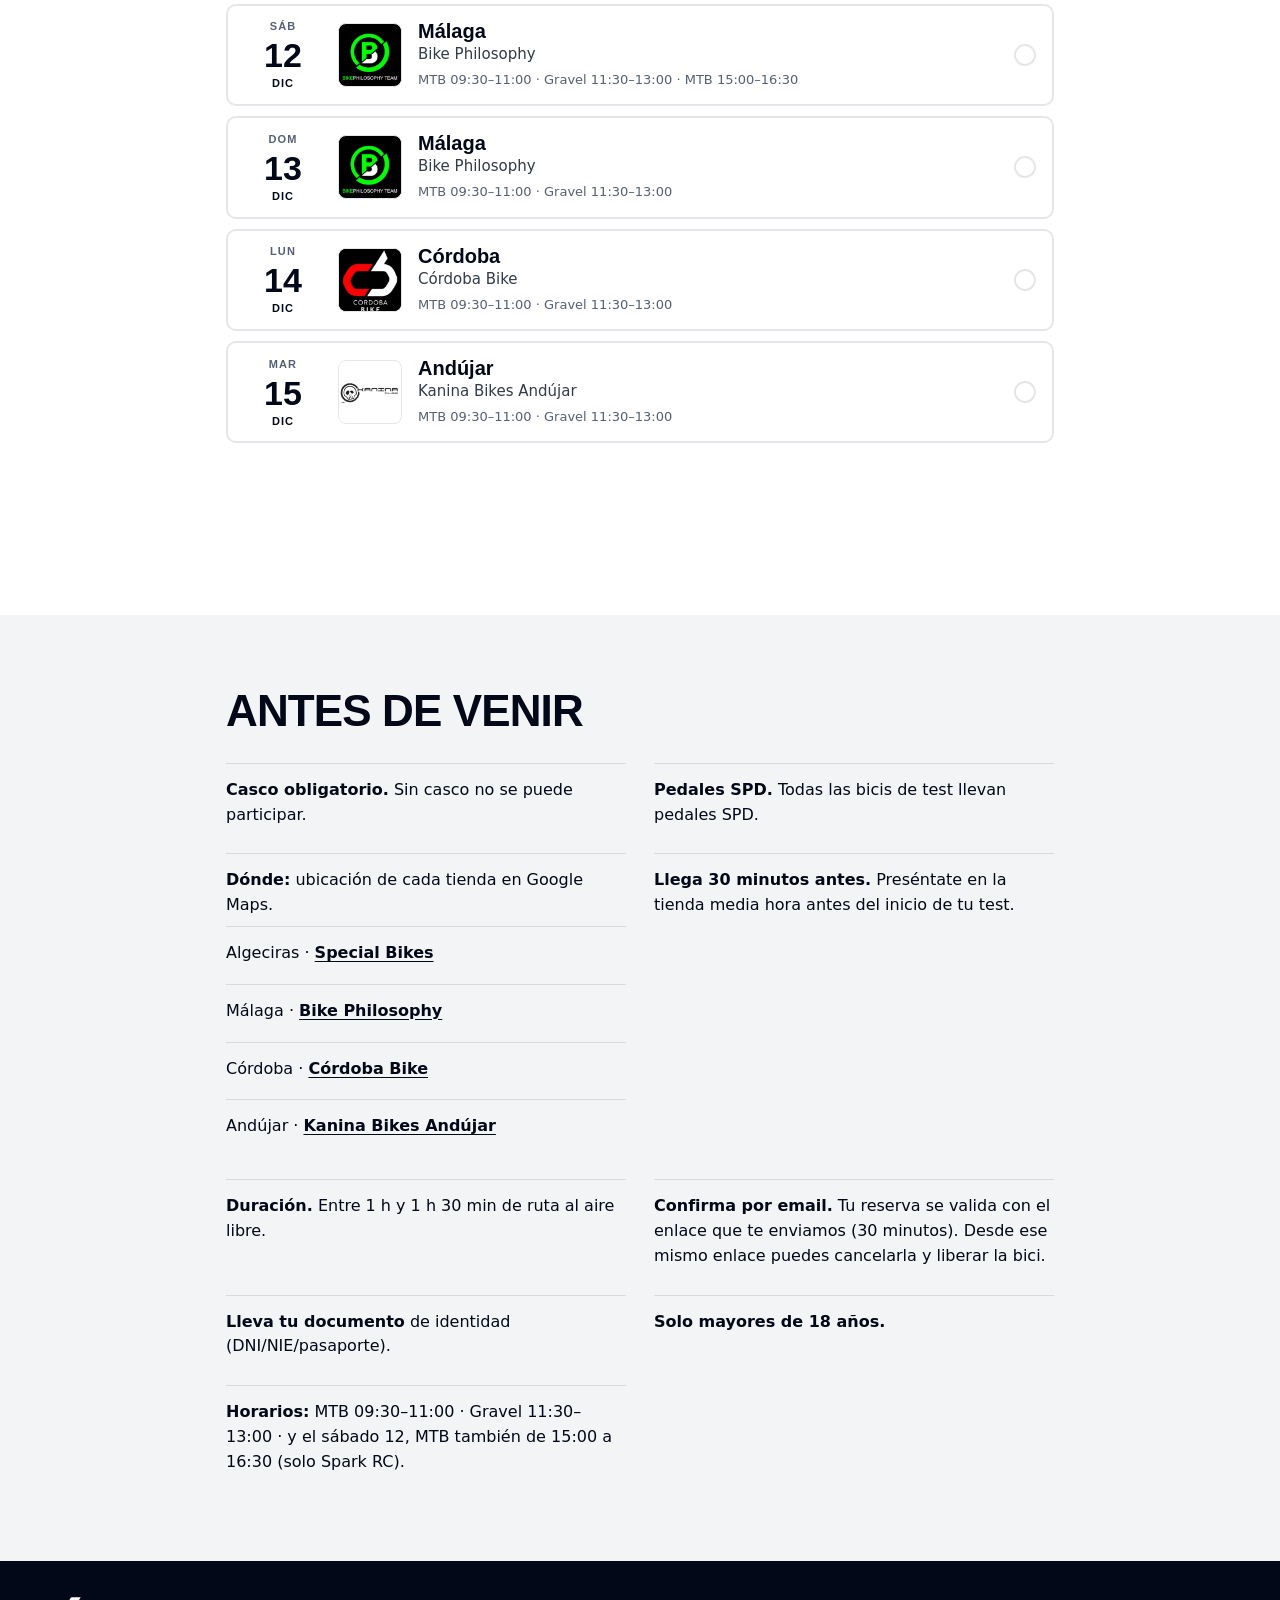
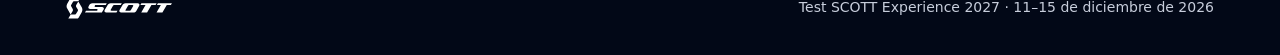
==== commit c99053dd: "Logo SCOTT de la cabecera: boton que lleva al inicio de la pagina Co-Authored-By: Claude Sonnet 5.5 " ====
--- a/index.html
+++ b/index.html
@@ -27,14 +27,14 @@
   <meta name="twitter:description" content="Spark RC y Addict Gravel 2027. 11–15 dic · Algeciras · Málaga · Córdoba · Andújar.">
   <meta name="twitter:image" content="https://rjsanchez9-prog.github.io/scott-experience-2027/assets/img/og-scott-experience-2027.jpg">
 
-  <link rel="stylesheet" href="css/style.css?v=7">
+  <link rel="stylesheet" href="css/style.css?v=8">
 </head>
 <body>
   <div id="demo-banner" class="demo-banner" hidden>Modo demostración · las reservas no se envían a ningún sitio (falta configurar API_URL)</div>
 
   <header class="site-header" id="top">
     <div class="nav-pill">
-      <a class="brand" href="#top" aria-label="SCOTT Experience 2027, inicio">
+      <a class="brand" href="#top" title="Ir al inicio" aria-label="SCOTT Experience 2027, ir al inicio">
         <img src="assets/img/scott-logo.svg" alt="SCOTT" width="120" height="25">
       </a>
       <nav class="nav-links" aria-label="Principal">
@@ -290,8 +290,8 @@
     </form>
   </dialog>
 
-  <script src="js/config.js?v=7"></script>
-  <script src="js/data.js?v=7"></script>
-  <script src="js/app.js?v=7"></script>
+  <script src="js/config.js?v=8"></script>
+  <script src="js/data.js?v=8"></script>
+  <script src="js/app.js?v=8"></script>
 </body>
 </html>
--- a/css/style.css
+++ b/css/style.css
@@ -362,3 +362,9 @@
 .m-banner[hidden] { display: none; }
 #m-summary { margin-top: 16px; }
 .m-actions { display: flex; flex-wrap: wrap; gap: 12px; margin-top: 24px; }
+
+/* Logo = boton "ir al inicio" */
+.brand { display: inline-flex; align-items: center; min-height: 44px; padding: 0 4px; margin-left: -4px; border-radius: 4px; cursor: pointer; transition: opacity .15s; }
+.brand:hover { opacity: .65; }
+.brand:active { opacity: .5; }
+.brand:focus-visible { outline: 3px solid var(--accent); outline-offset: 2px; }
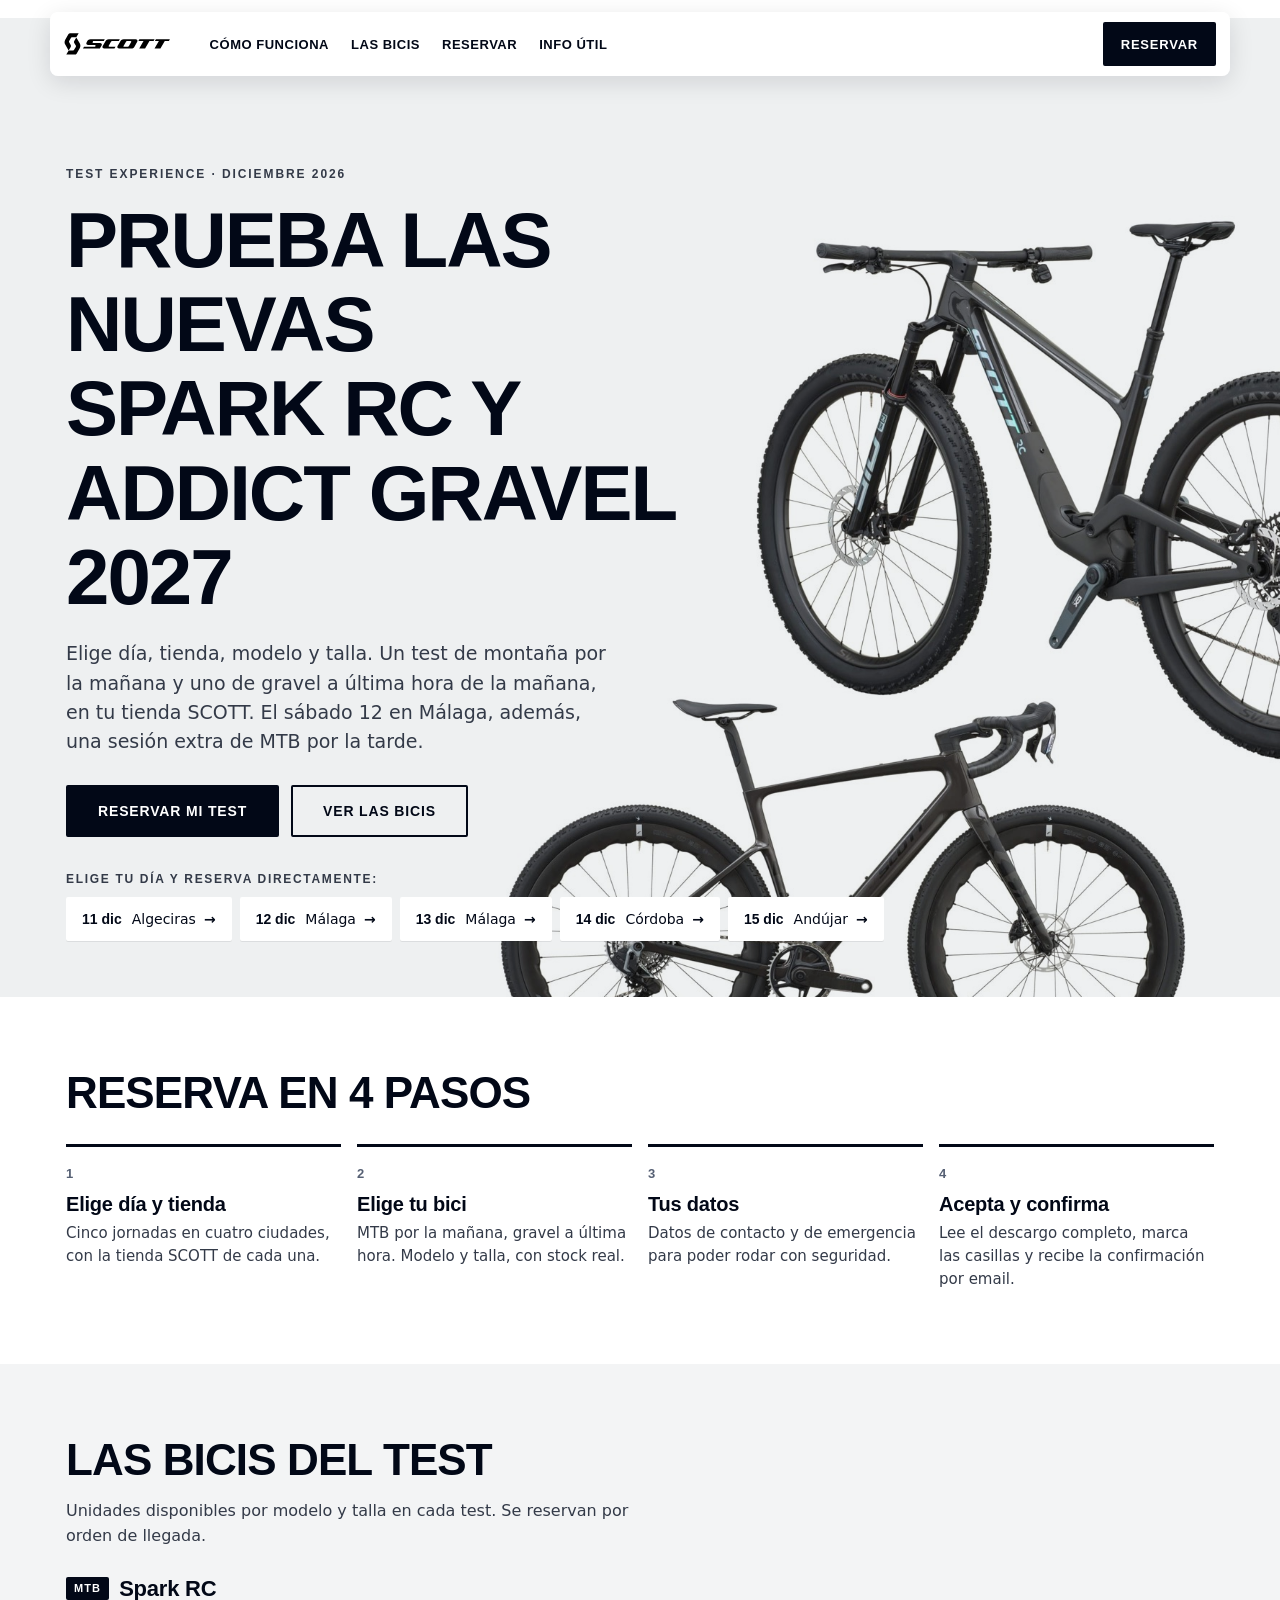
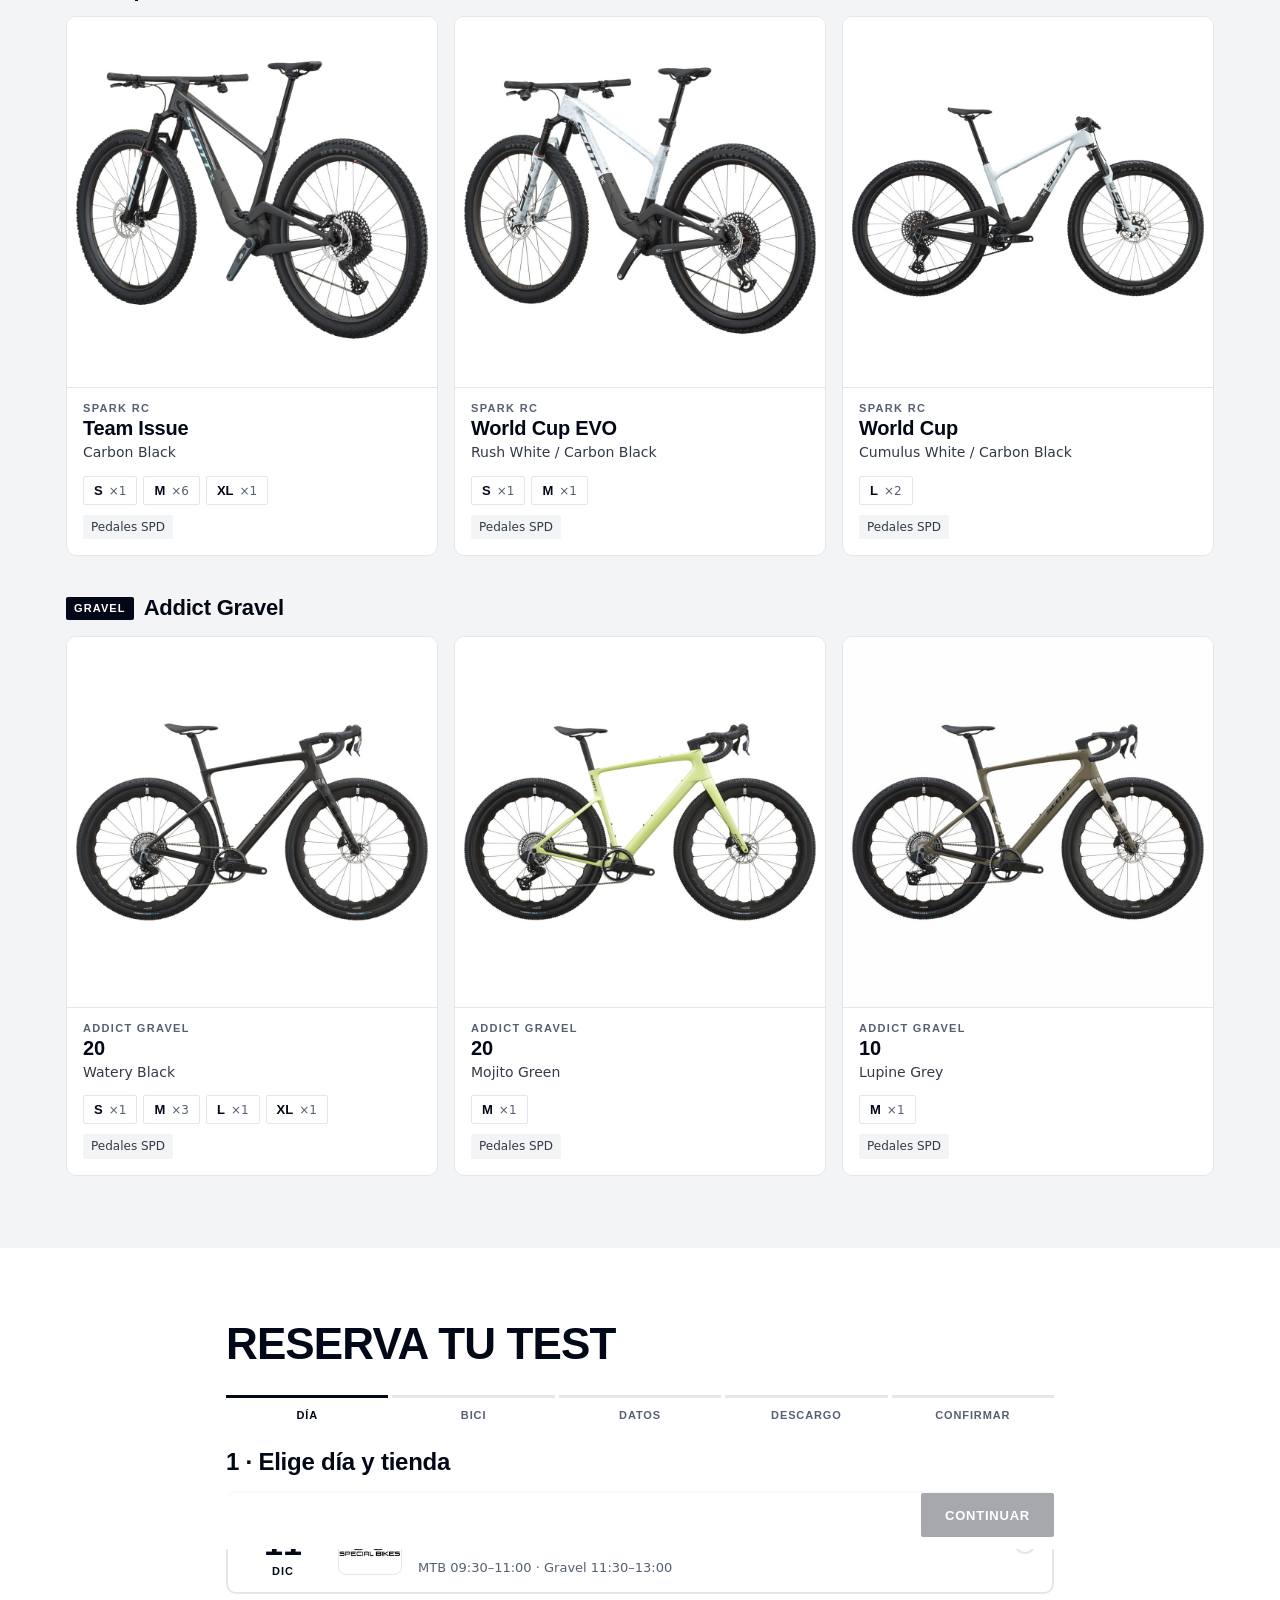
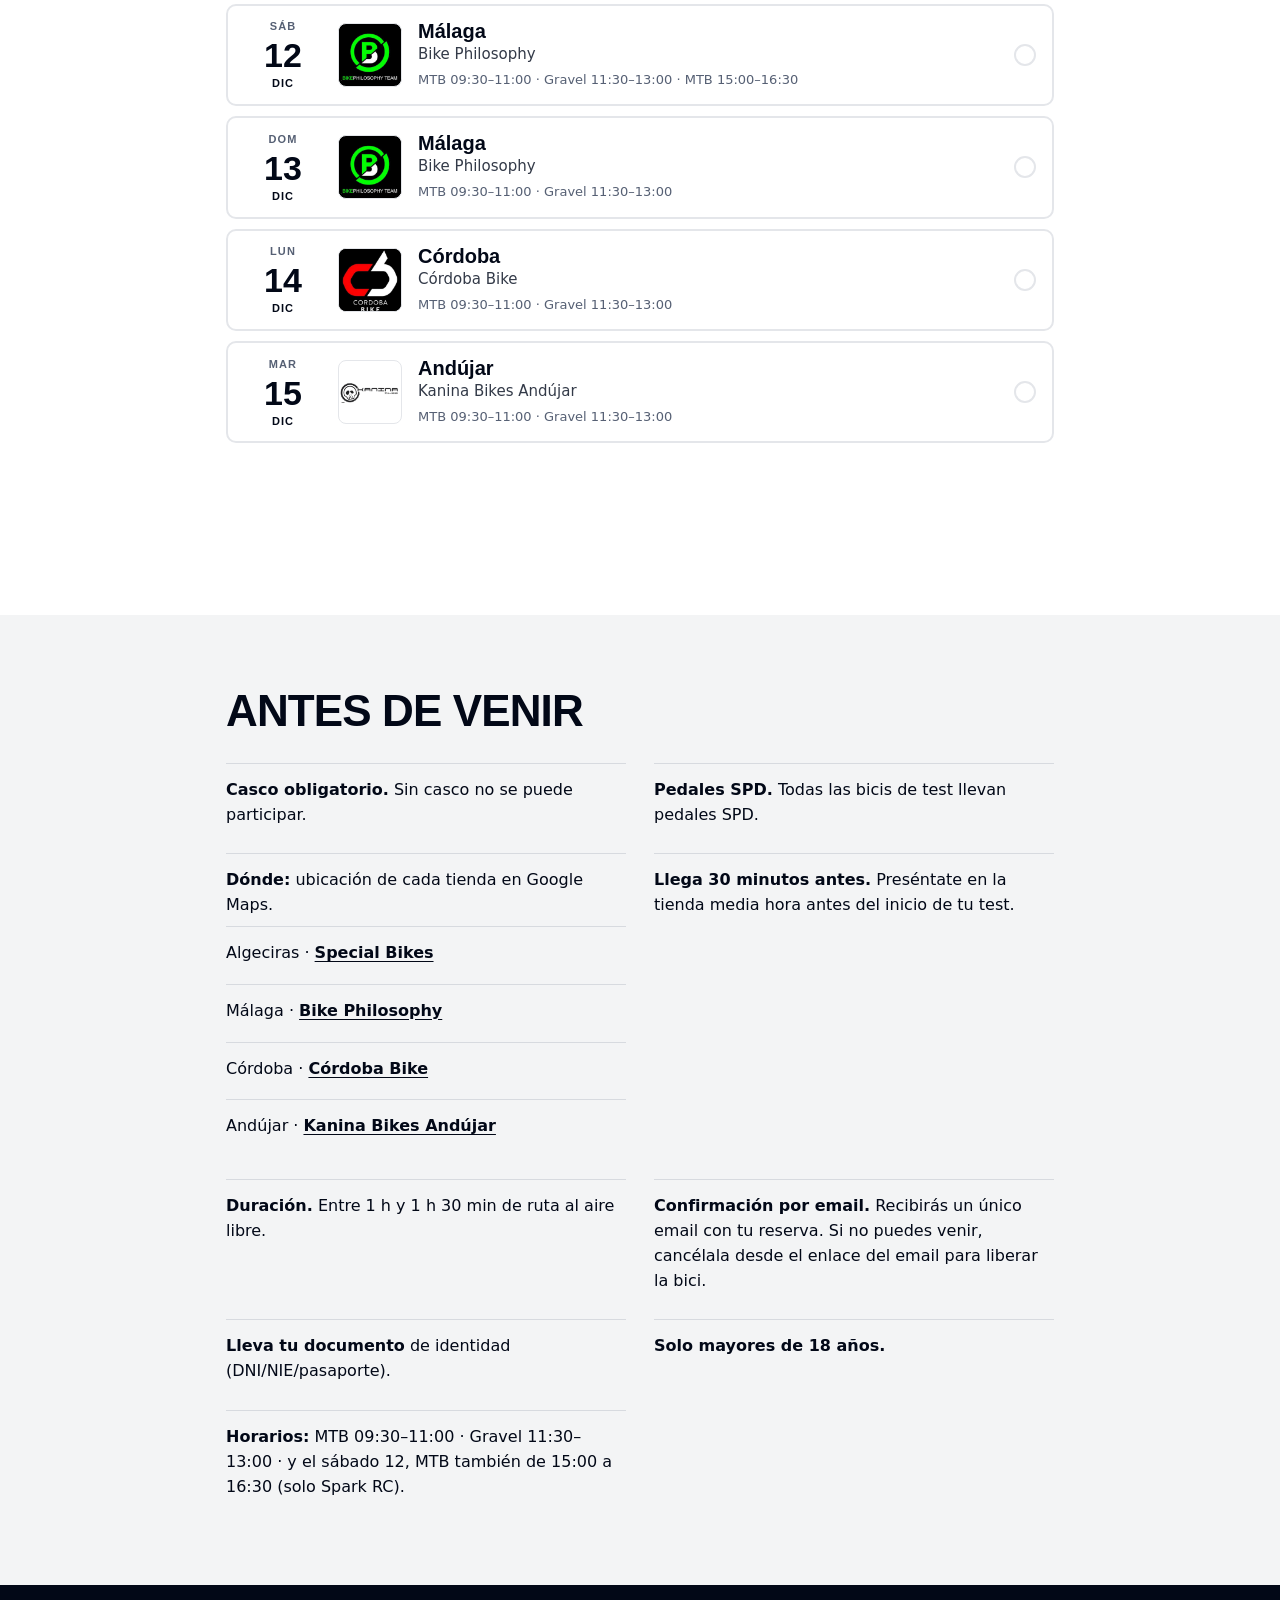
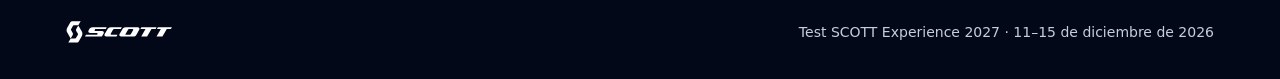
==== commit 0808c6fb: "Peso (obligatorio) y altura de sillin (opcional); descargo sin firma (casillas de lectura y aceptaci" ====
--- a/index.html
+++ b/index.html
@@ -27,7 +27,7 @@
   <meta name="twitter:description" content="Spark RC y Addict Gravel 2027. 11–15 dic · Algeciras · Málaga · Córdoba · Andújar.">
   <meta name="twitter:image" content="https://rjsanchez9-prog.github.io/scott-experience-2027/assets/img/og-scott-experience-2027.jpg">
 
-  <link rel="stylesheet" href="css/style.css?v=8">
+  <link rel="stylesheet" href="css/style.css?v=9">
 </head>
 <body>
   <div id="demo-banner" class="demo-banner" hidden>Modo demostración · las reservas no se envían a ningún sitio (falta configurar API_URL)</div>
@@ -81,7 +81,7 @@
           <li><span class="num">1</span><h3>Elige día y tienda</h3><p>Cinco jornadas en cuatro ciudades, con la tienda SCOTT de cada una.</p></li>
           <li><span class="num">2</span><h3>Elige tu bici</h3><p>MTB por la mañana, gravel a última hora. Modelo y talla, con stock real.</p></li>
           <li><span class="num">3</span><h3>Tus datos</h3><p>Datos de contacto y de emergencia para poder rodar con seguridad.</p></li>
-          <li><span class="num">4</span><h3>Acepta y confirma</h3><p>Lee el descargo completo y valida tu reserva con el enlace que te llega por email.</p></li>
+          <li><span class="num">4</span><h3>Acepta y confirma</h3><p>Lee el descargo completo, marca las casillas y recibe la confirmación por email.</p></li>
         </ol>
       </div>
     </section>
@@ -161,8 +161,10 @@
                 <label class="field"><span>Correo electrónico</span><input name="email" type="email" autocomplete="email" required maxlength="120"></label>
                 <label class="field"><span>Contacto de emergencia (nombre)</span><input name="emergenciaNombre" type="text" autocomplete="off" required maxlength="80"></label>
                 <label class="field"><span>Teléfono de emergencia</span><input name="emergenciaTelefono" type="tel" inputmode="tel" autocomplete="off" required maxlength="20"></label>
+                <label class="field"><span>Peso (kg)</span><input name="peso" type="number" inputmode="decimal" min="30" max="250" step="0.1" required placeholder="Ej. 72"></label>
+                <label class="field"><span>Altura de sillín (cm) <em class="opt">opcional</em></span><input name="sillin" type="number" inputmode="decimal" min="50" max="100" step="0.1" placeholder="Ej. 74"></label>
               </div>
-              <p class="hint">Solo pueden participar personas mayores de 18 años.</p>
+              <p class="hint">Solo pueden participar personas mayores de 18 años. El peso y la altura de sillín (si la conoces) sirven para dejar la bici preparada.</p>
               <p class="form-error" id="kyc-error" role="alert" hidden></p>
             </form>
           </div>
@@ -205,10 +207,10 @@
             <p class="waiver-status" id="waiver-status">Aún no has llegado al final del documento.</p>
 
             <div class="waiver-accept">
+              <label class="check"><input type="checkbox" id="waiver-read" disabled>
+                <span>He <strong>leído y comprendido</strong> el documento completo.</span></label>
               <label class="check"><input type="checkbox" id="waiver-check" disabled>
-                <span>He leído y comprendido el documento completo y <strong>acepto sus condiciones</strong>, incluido el uso obligatorio del casco.</span></label>
-              <label class="field"><span>Firma: escribe tu nombre y apellidos completos</span>
-                <input type="text" id="waiver-signature" autocomplete="off" disabled placeholder="Nombre y apellidos"></label>
+                <span><strong>Acepto las condiciones</strong> del documento, incluido el uso obligatorio del casco.</span></label>
               <label class="check"><input type="checkbox" id="privacy-check">
                 <span>Acepto el <button type="button" class="link" id="open-privacy">tratamiento de mis datos personales</button> para gestionar mi reserva y la seguridad de la actividad.</span></label>
               <p class="doc-link"><a href="assets/docs/descargo-v2-2027.docx" download>Descargar el documento original (.docx)</a></p>
@@ -221,7 +223,7 @@
             <h3>5 · Revisa y confirma</h3>
             <div id="summary" class="summary"></div>
             <div class="hp" aria-hidden="true"><label>No rellenar este campo<input type="text" id="hp-field" name="website" tabindex="-1" autocomplete="off"></label></div>
-            <p class="hint">Al confirmar te enviaremos un email con un enlace para <strong>validar tu reserva</strong>. La bici queda retenida 30 minutos para ti.</p>
+            <p class="hint">Al confirmar, tu reserva queda <strong>confirmada</strong> y te enviamos un email con todos los datos y un enlace para cancelarla si no puedes venir.</p>
             <p class="form-error" id="submit-error" role="alert" hidden></p>
           </div>
 
@@ -262,7 +264,7 @@
             </ul></li>
           <li><b>Llega 30 minutos antes.</b> Preséntate en la tienda media hora antes del inicio de tu test.</li>
           <li><b>Duración.</b> Entre 1 h y 1 h 30 min de ruta al aire libre.</li>
-          <li><b>Confirma por email.</b> Tu reserva se valida con el enlace que te enviamos (30 minutos). Desde ese mismo enlace puedes cancelarla y liberar la bici.</li>
+          <li><b>Confirmación por email.</b> Recibirás un único email con tu reserva. Si no puedes venir, cancélala desde el enlace del email para liberar la bici.</li>
           <li><b>Lleva tu documento</b> de identidad (DNI/NIE/pasaporte).</li>
           <li><b>Solo mayores de 18 años.</b></li>
           <li><b>Horarios:</b> MTB 09:30–11:00 · Gravel 11:30–13:00 · y el sábado 12, MTB también de 15:00 a 16:30 (solo Spark RC).</li>
@@ -284,14 +286,14 @@
       <p><strong>Finalidad:</strong> gestionar tu reserva del test, contactar contigo si hay cambios y poder actuar en caso de accidente o emergencia, facilitando tus datos a los servicios de emergencia si fuera necesario.</p>
       <p><strong>Datos:</strong> identificación, fecha de nacimiento, contacto, contacto de emergencia y aceptación del descargo.</p>
       <p><strong>Destinatarios:</strong> la organización del test y la tienda en la que reserves. No se ceden a terceros salvo obligación legal o emergencia.</p>
-      <p><strong>Confirmación y cancelación:</strong> usamos tu correo para enviarte un enlace personal con el que validar o cancelar tu reserva. Las reservas sin confirmar caducan a los 30 minutos.</p>
+      <p><strong>Confirmación y cancelación:</strong> usamos tu correo para enviarte la confirmación y un enlace personal con el que cancelar tu reserva. Una copia con tus datos de contacto, peso y altura de sillín (si la indicas) llega a la organización y al coordinador de la tienda donde reservas, para preparar las bicis.</p>
       <p><strong>Derechos:</strong> puedes solicitar acceso, rectificación, supresión u oposición escribiendo a la organización.</p>
       <button class="btn" value="close">Entendido</button>
     </form>
   </dialog>
 
-  <script src="js/config.js?v=8"></script>
-  <script src="js/data.js?v=8"></script>
-  <script src="js/app.js?v=8"></script>
+  <script src="js/config.js?v=9"></script>
+  <script src="js/data.js?v=9"></script>
+  <script src="js/app.js?v=9"></script>
 </body>
 </html>
--- a/css/style.css
+++ b/css/style.css
@@ -368,3 +368,6 @@
 .brand:hover { opacity: .65; }
 .brand:active { opacity: .5; }
 .brand:focus-visible { outline: 3px solid var(--accent); outline-offset: 2px; }
+
+/* Campo opcional */
+.field .opt { font: 400 12px var(--font-body); color: var(--muted); font-style: normal; margin-left: 4px; }
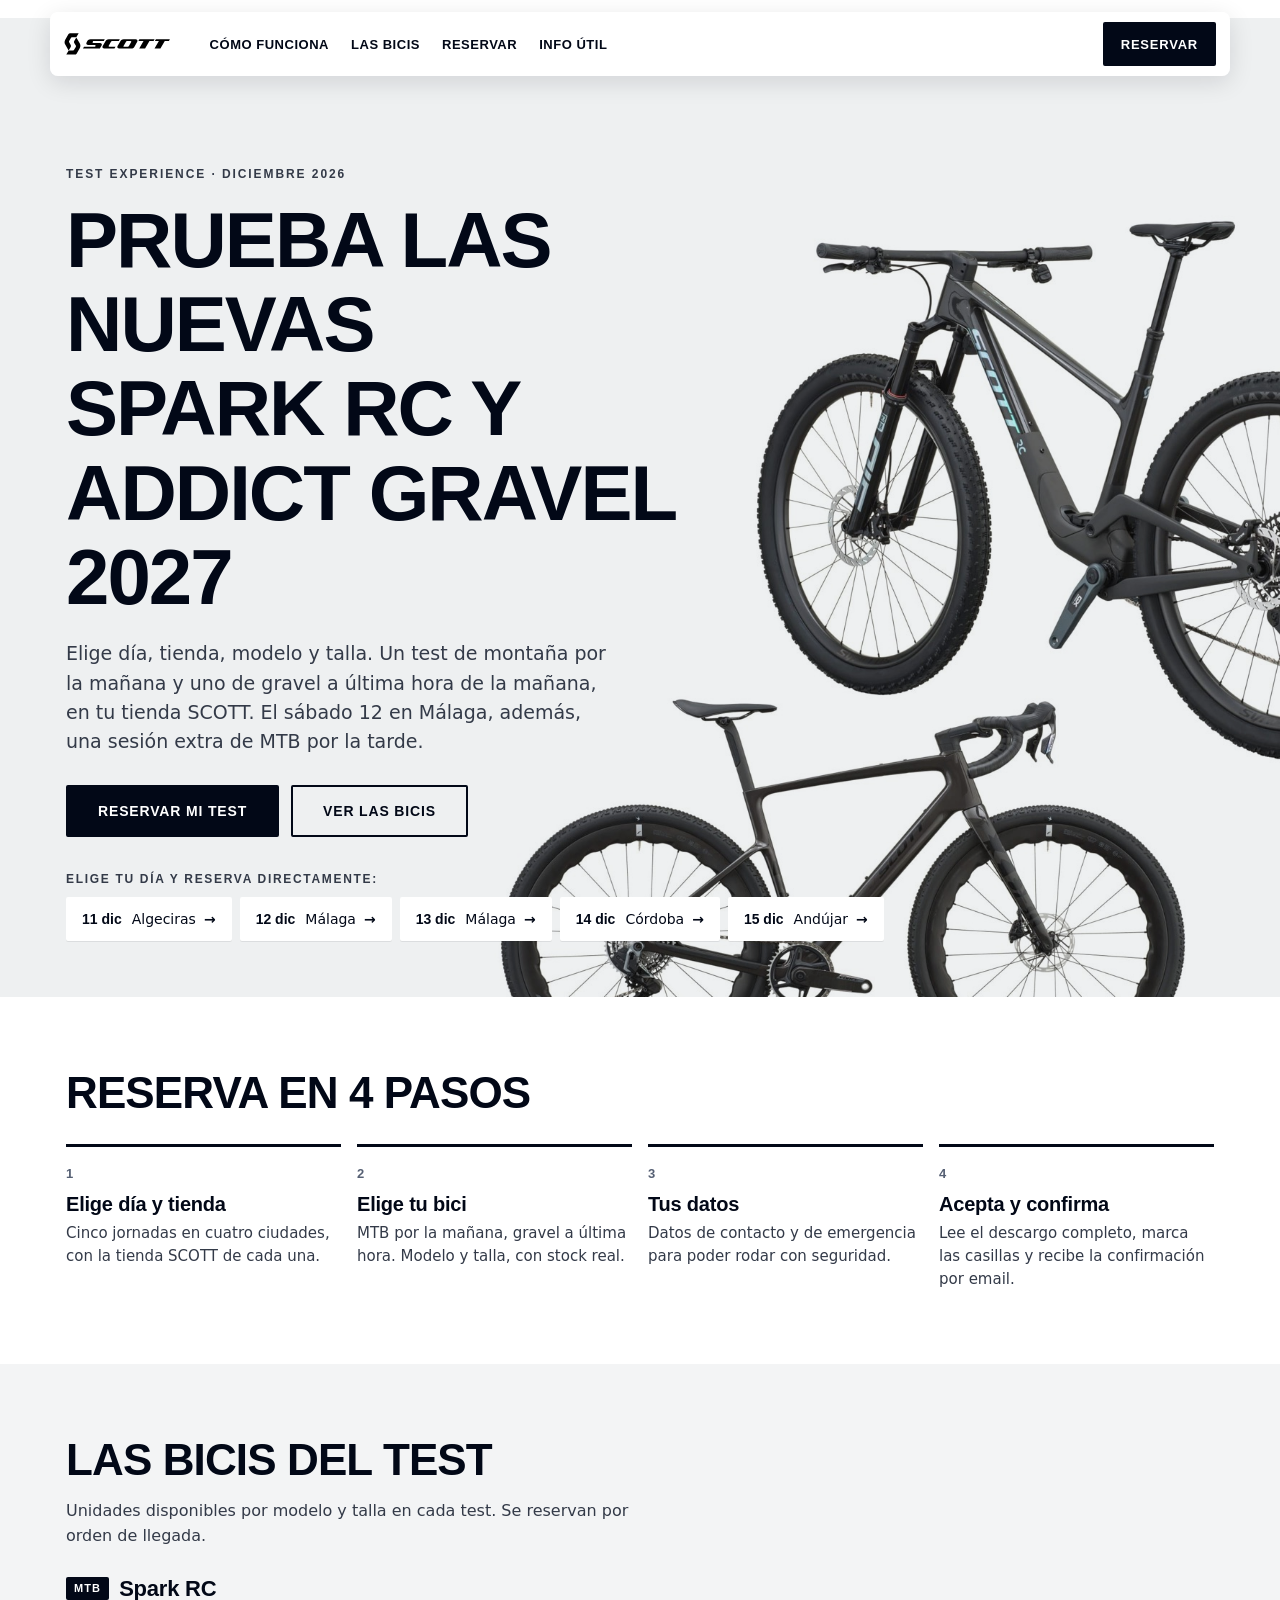
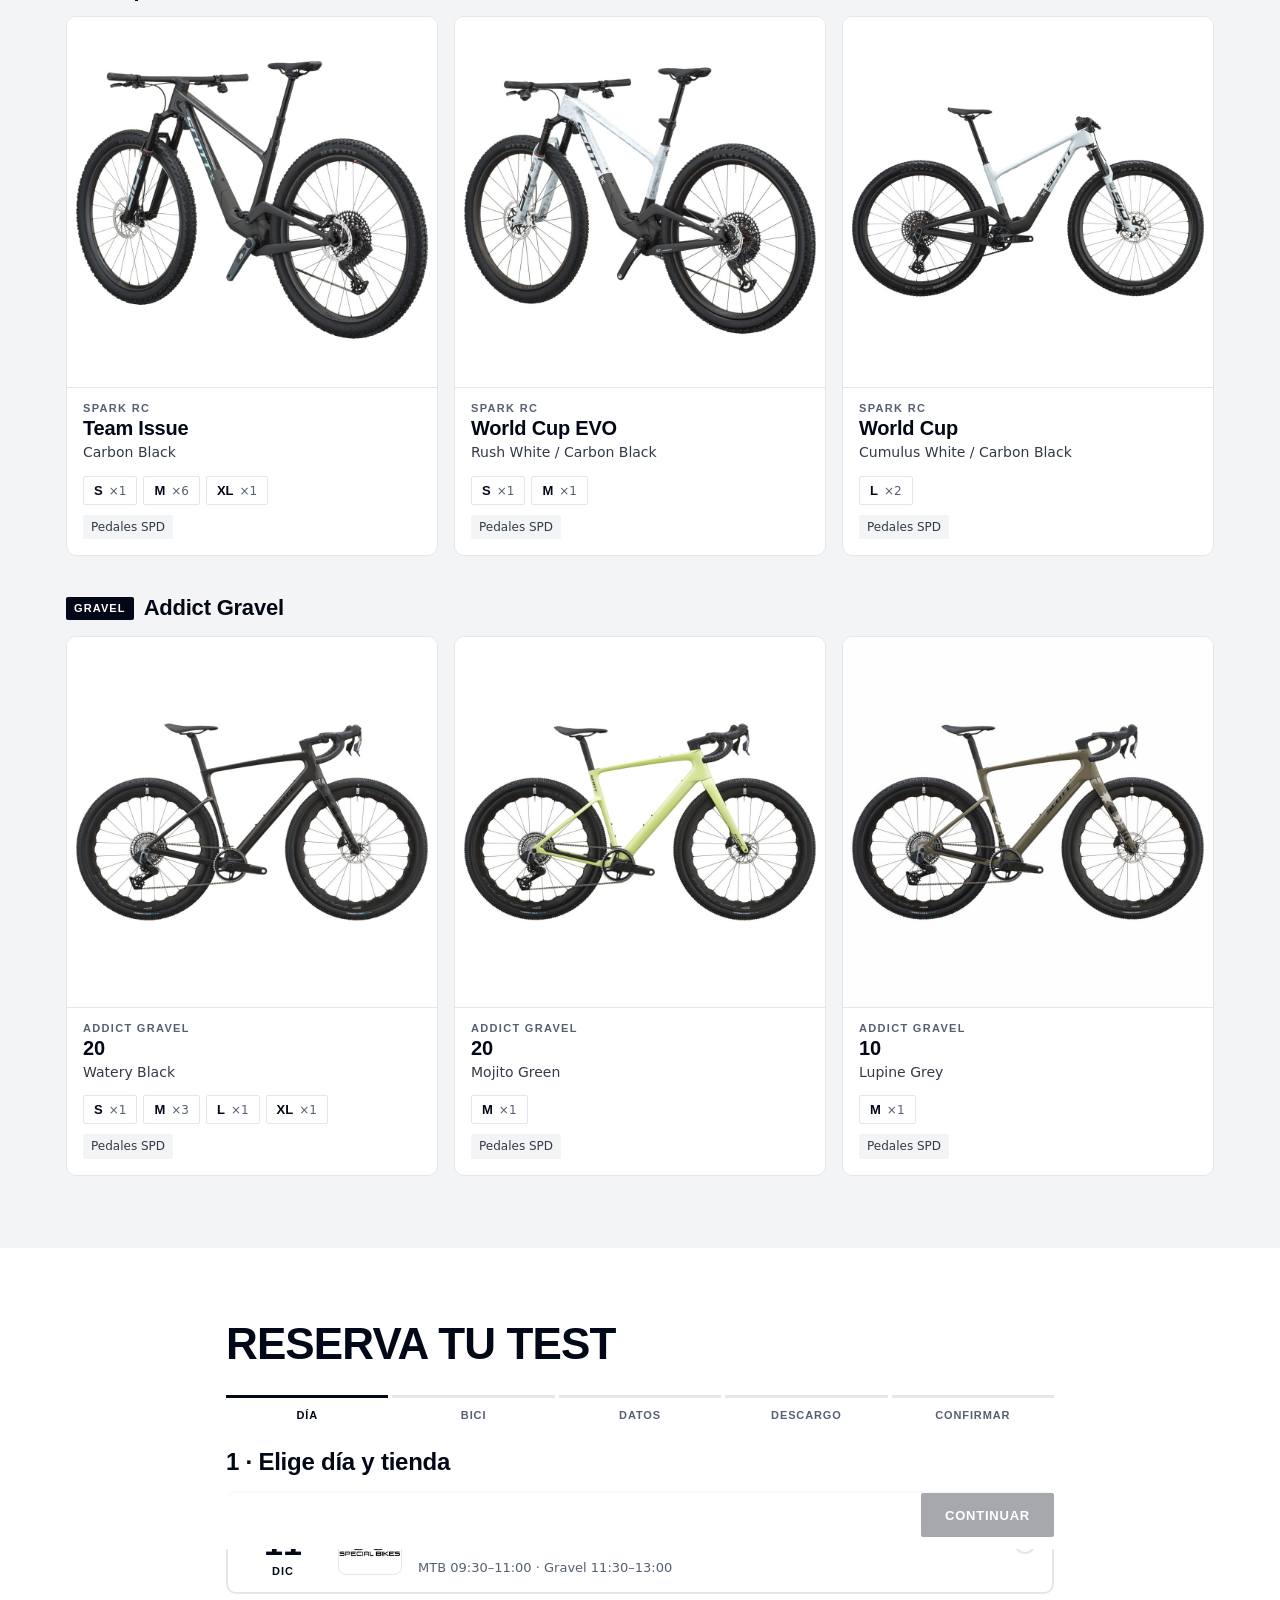
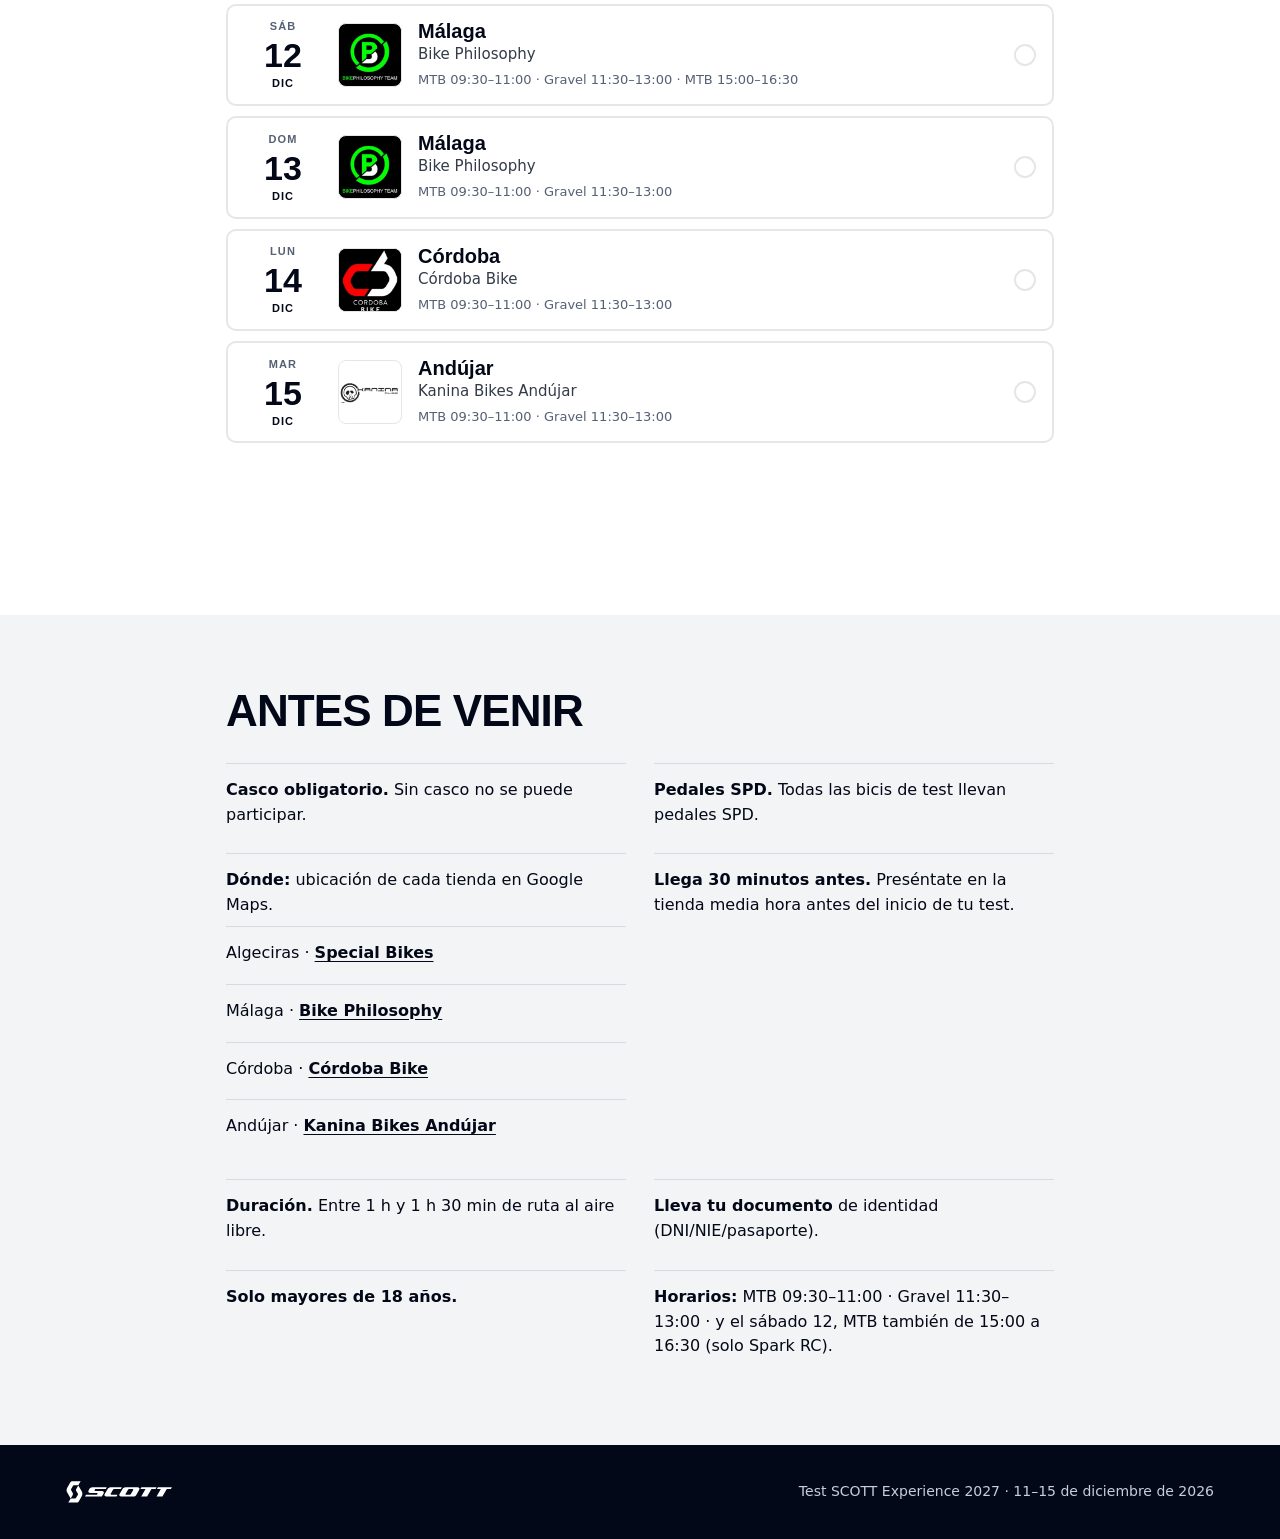
==== commit de66ae1d: "Antes de venir: se elimina el punto de confirmacion por email Co-Authored-By: Claude Sonnet 5.5 <nor" ====
--- a/index.html
+++ b/index.html
@@ -263,9 +263,7 @@
               <li>Andújar · <a href="https://maps.app.goo.gl/7miXMEmDyBrKGWtb8" target="_blank" rel="noopener noreferrer">Kanina Bikes Andújar</a></li>
             </ul></li>
           <li><b>Llega 30 minutos antes.</b> Preséntate en la tienda media hora antes del inicio de tu test.</li>
-          <li><b>Duración.</b> Entre 1 h y 1 h 30 min de ruta al aire libre.</li>
-          <li><b>Confirmación por email.</b> Recibirás un único email con tu reserva. Si no puedes venir, cancélala desde el enlace del email para liberar la bici.</li>
-          <li><b>Lleva tu documento</b> de identidad (DNI/NIE/pasaporte).</li>
+          <li><b>Duración.</b> Entre 1 h y 1 h 30 min de ruta al aire libre.</li>          <li><b>Lleva tu documento</b> de identidad (DNI/NIE/pasaporte).</li>
           <li><b>Solo mayores de 18 años.</b></li>
           <li><b>Horarios:</b> MTB 09:30–11:00 · Gravel 11:30–13:00 · y el sábado 12, MTB también de 15:00 a 16:30 (solo Spark RC).</li>
         </ul>
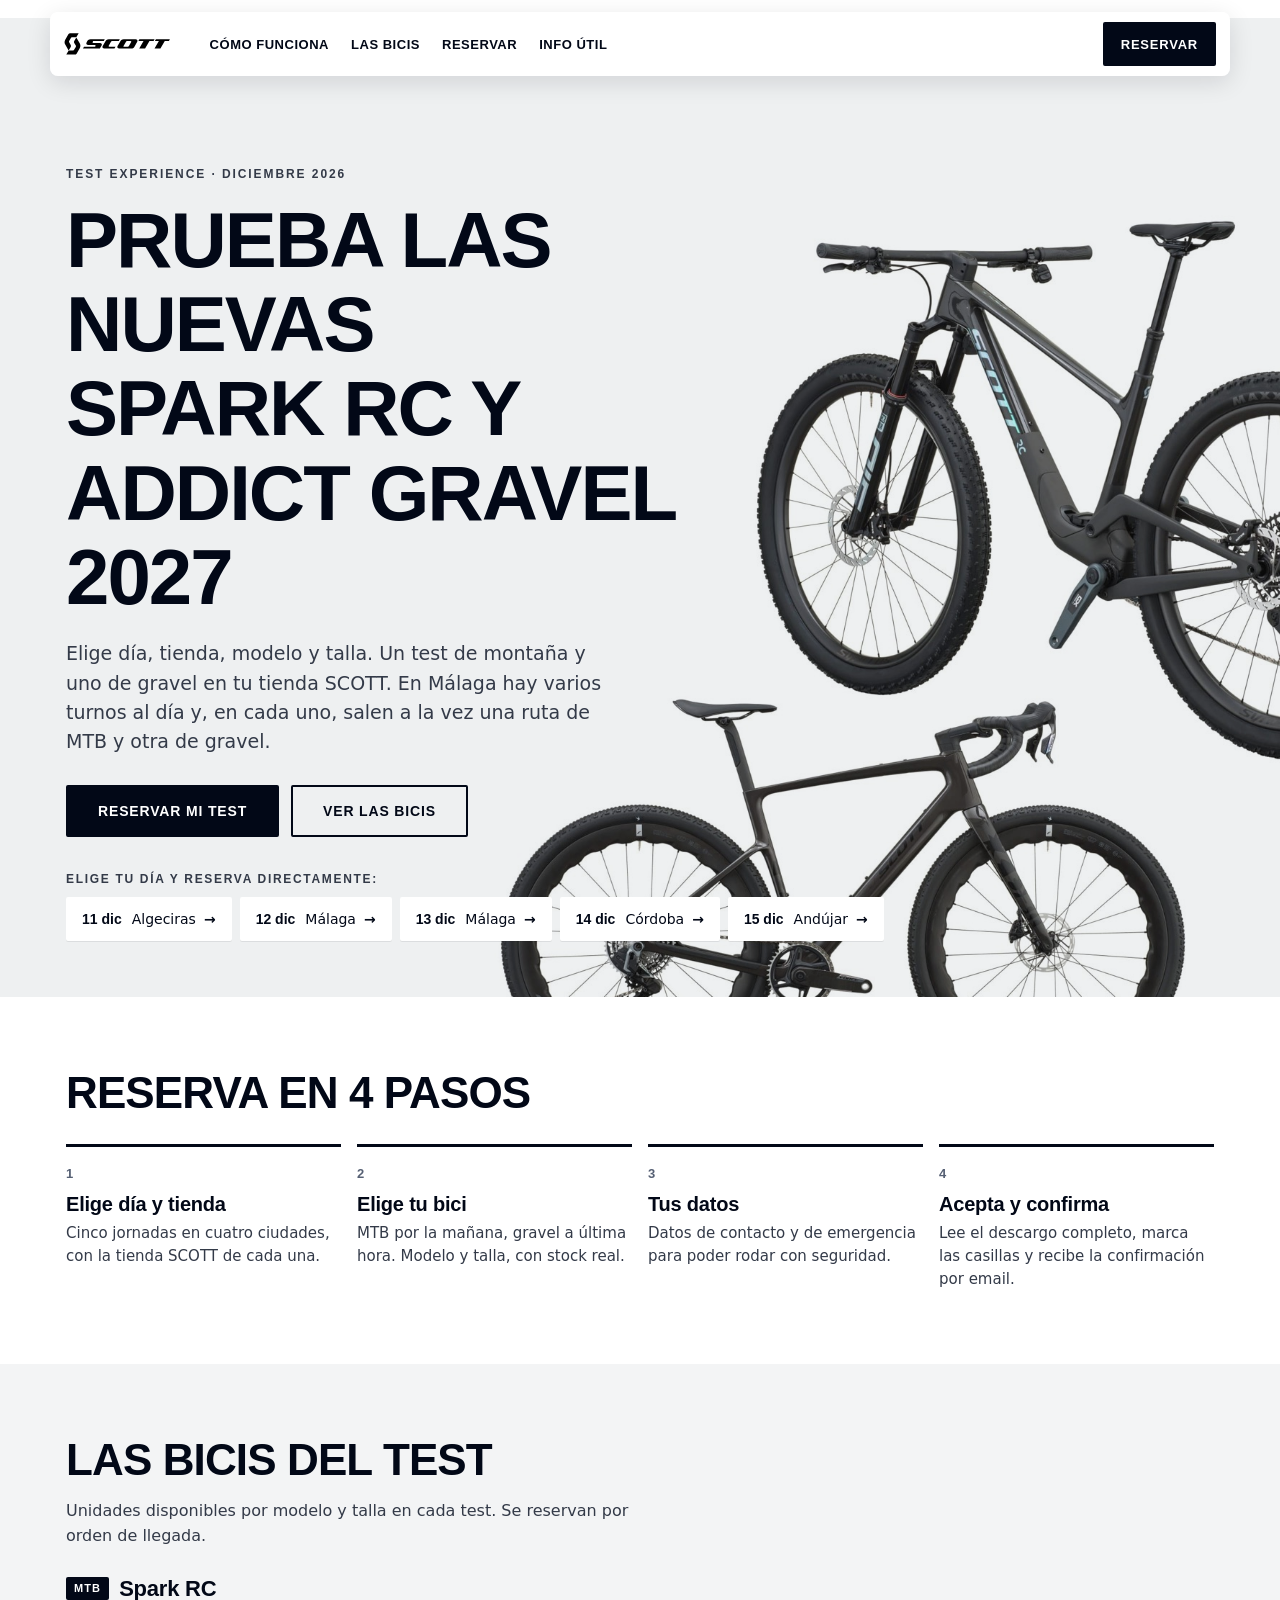
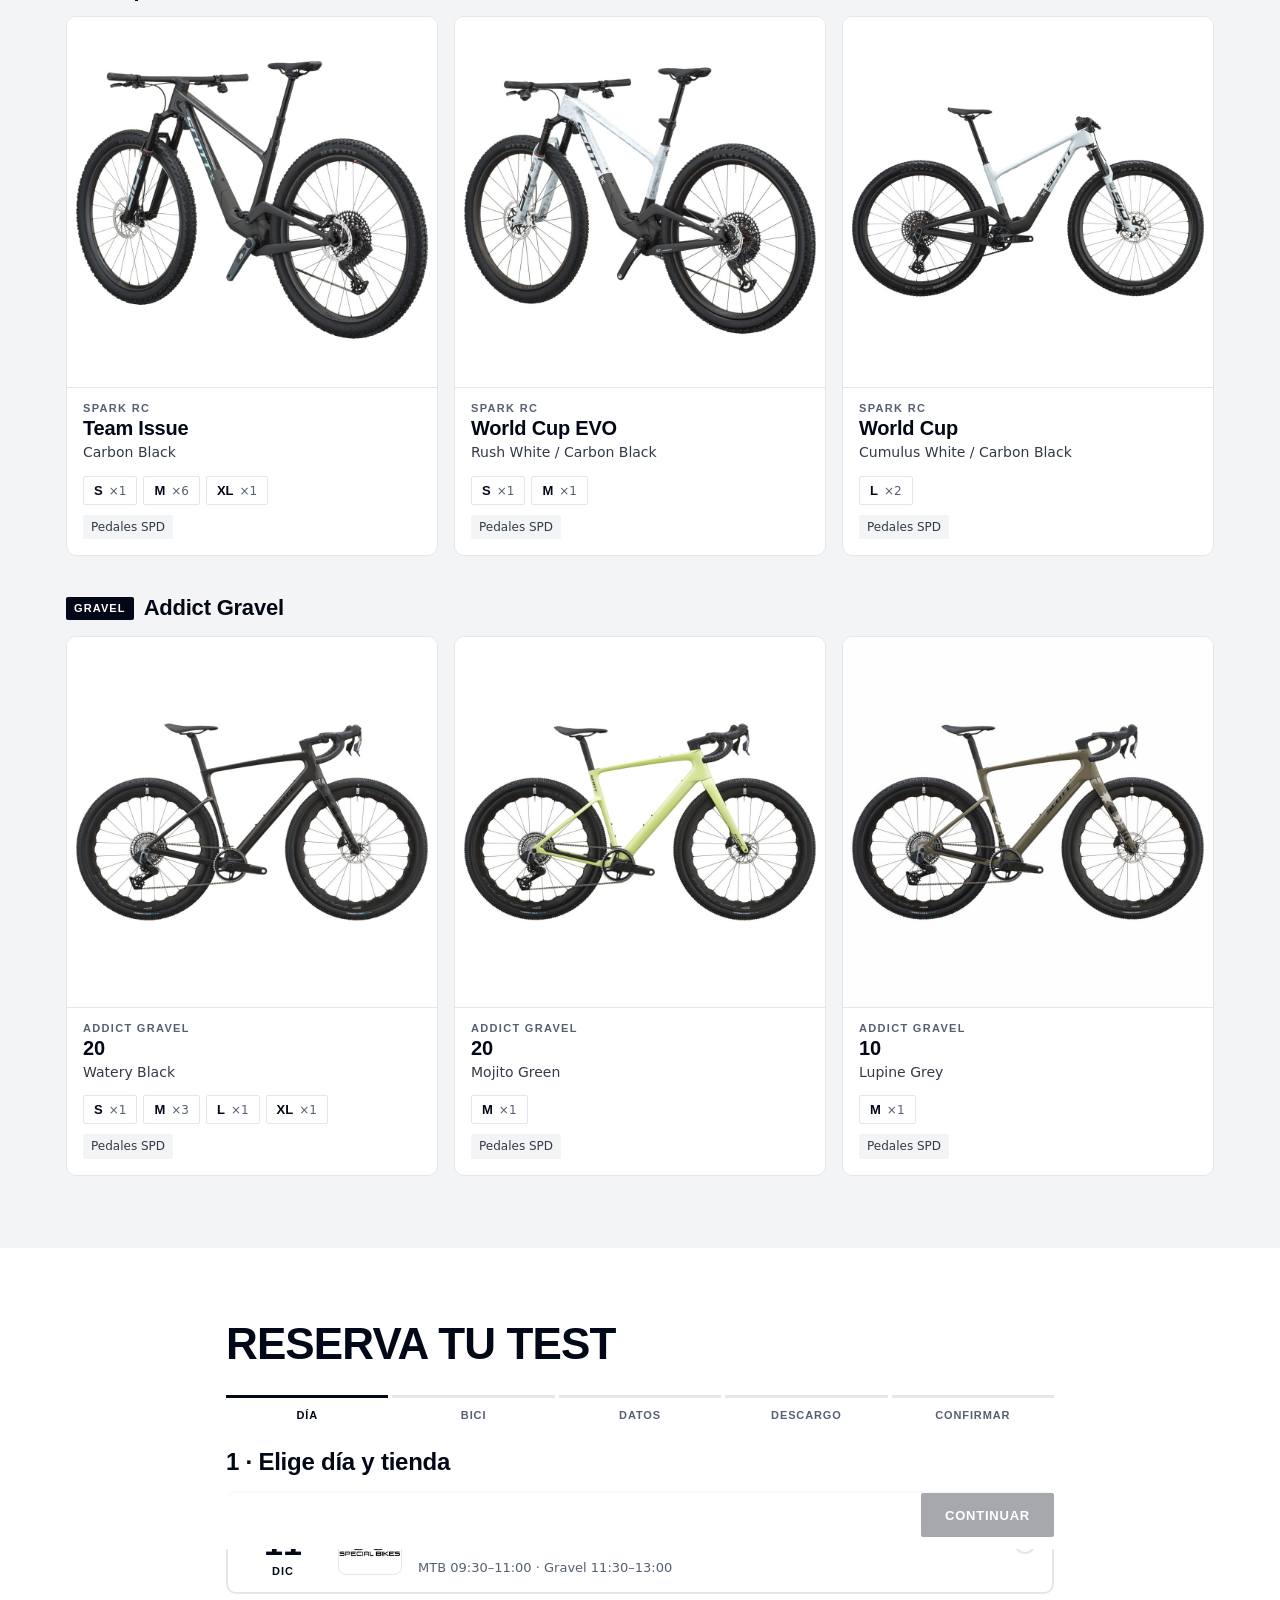
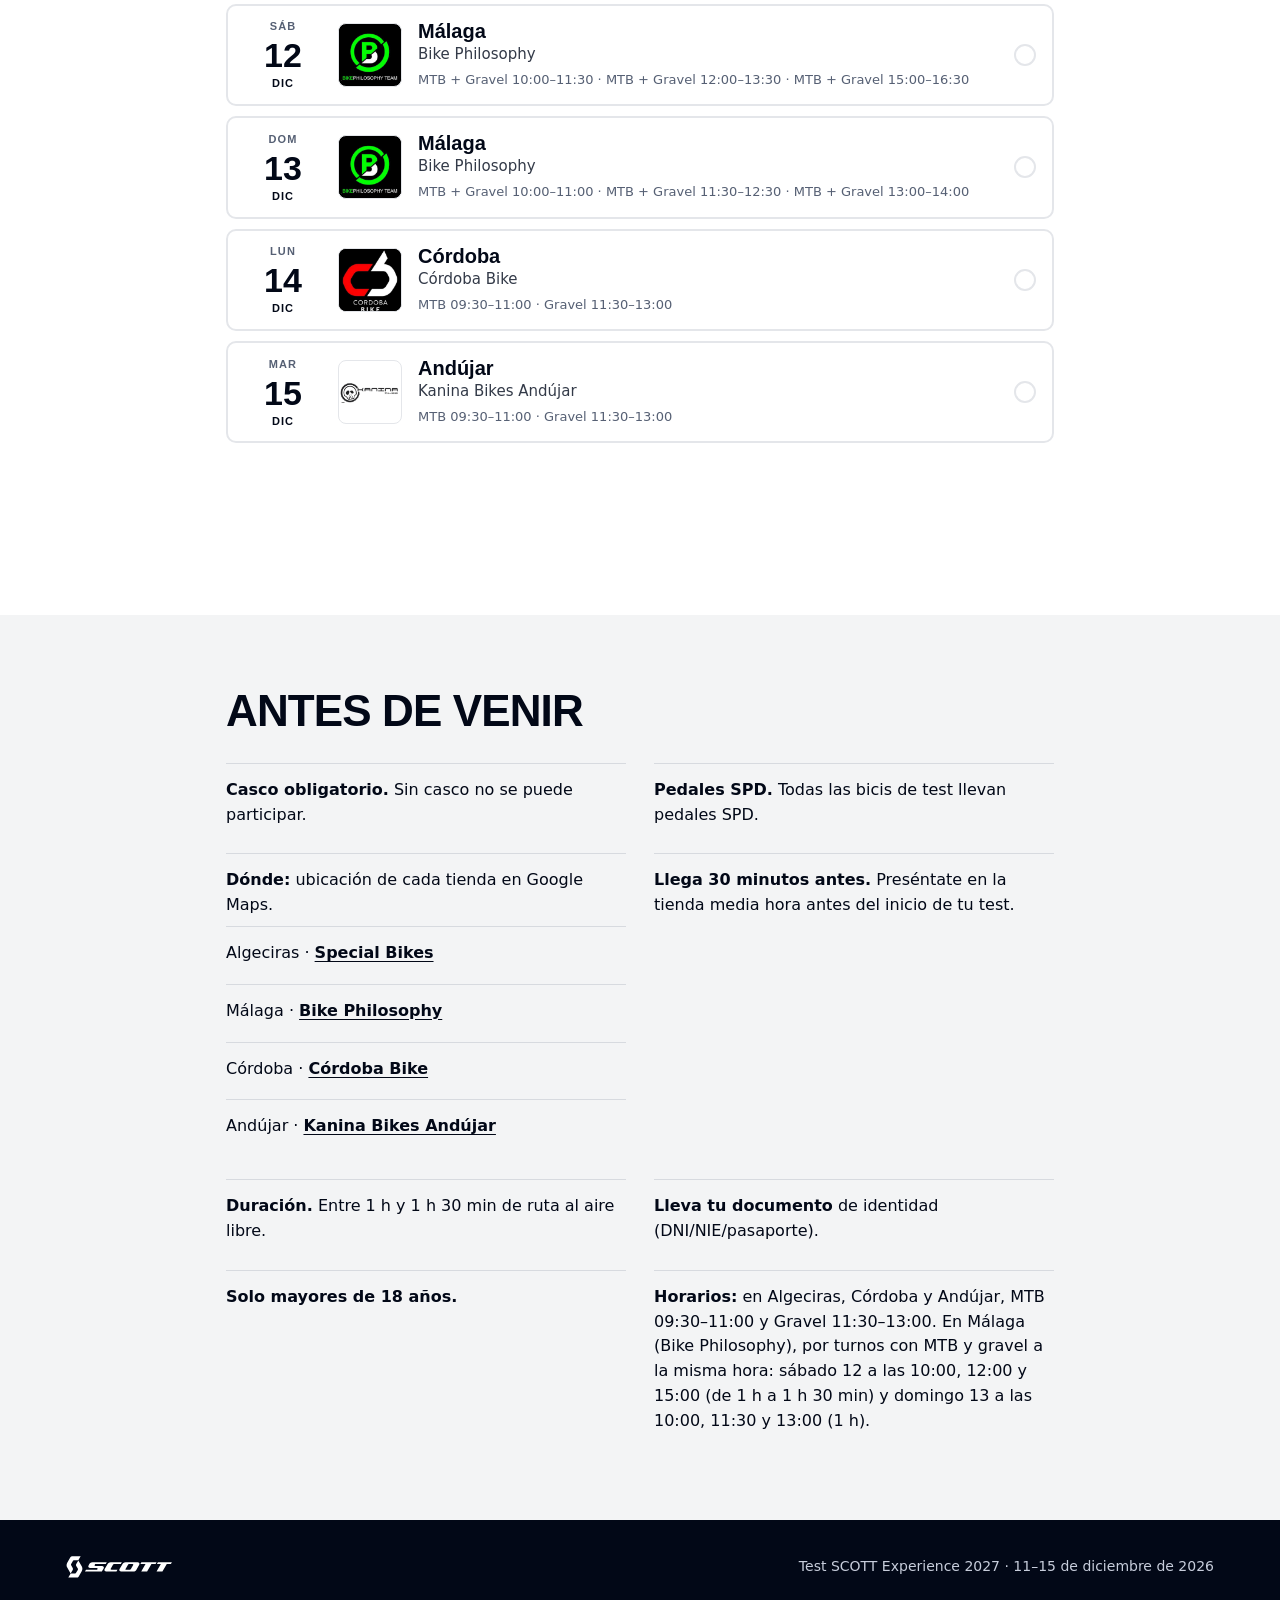
==== commit 5a58b03f: "Malaga por turnos (sab 12: 10/12/15h; dom 13: 10/11:30/13h, bloqueado), un test por familia y turno," ====
--- a/index.html
+++ b/index.html
@@ -27,7 +27,7 @@
   <meta name="twitter:description" content="Spark RC y Addict Gravel 2027. 11–15 dic · Algeciras · Málaga · Córdoba · Andújar.">
   <meta name="twitter:image" content="https://rjsanchez9-prog.github.io/scott-experience-2027/assets/img/og-scott-experience-2027.jpg">
 
-  <link rel="stylesheet" href="css/style.css?v=9">
+  <link rel="stylesheet" href="css/style.css?v=10">
 </head>
 <body>
   <div id="demo-banner" class="demo-banner" hidden>Modo demostración · las reservas no se envían a ningún sitio (falta configurar API_URL)</div>
@@ -57,7 +57,7 @@
       <div class="wrap hero-inner">
         <p class="eyebrow">Test Experience · Diciembre 2026</p>
         <h1>Prueba las nuevas<br><span class="nowrap">Spark RC</span> y <span class="nowrap">Addict Gravel</span> 2027</h1>
-        <p class="lead">Elige día, tienda, modelo y talla. Un test de montaña por la mañana y uno de gravel a última hora de la mañana, en tu tienda SCOTT. El sábado 12 en Málaga, además, una sesión extra de MTB por la tarde.</p>
+        <p class="lead">Elige día, tienda, modelo y talla. Un test de montaña y uno de gravel en tu tienda SCOTT. En Málaga hay varios turnos al día y, en cada uno, salen a la vez una ruta de MTB y otra de gravel.</p>
         <div class="hero-cta">
           <a class="btn btn-lg" href="#reservar">Reservar mi test</a>
           <a class="btn btn-lg btn-ghost" href="#bicis">Ver las bicis</a>
@@ -265,7 +265,7 @@
           <li><b>Llega 30 minutos antes.</b> Preséntate en la tienda media hora antes del inicio de tu test.</li>
           <li><b>Duración.</b> Entre 1 h y 1 h 30 min de ruta al aire libre.</li>          <li><b>Lleva tu documento</b> de identidad (DNI/NIE/pasaporte).</li>
           <li><b>Solo mayores de 18 años.</b></li>
-          <li><b>Horarios:</b> MTB 09:30–11:00 · Gravel 11:30–13:00 · y el sábado 12, MTB también de 15:00 a 16:30 (solo Spark RC).</li>
+          <li><b>Horarios:</b> en Algeciras, Córdoba y Andújar, MTB 09:30–11:00 y Gravel 11:30–13:00. En Málaga (Bike Philosophy), por turnos con MTB y gravel a la misma hora: sábado 12 a las 10:00, 12:00 y 15:00 (de 1 h a 1 h 30 min) y domingo 13 a las 10:00, 11:30 y 13:00 (1 h).</li>
         </ul>
       </div>
     </section>
@@ -290,8 +290,8 @@
     </form>
   </dialog>
 
-  <script src="js/config.js?v=9"></script>
-  <script src="js/data.js?v=9"></script>
-  <script src="js/app.js?v=9"></script>
+  <script src="js/config.js?v=10"></script>
+  <script src="js/data.js?v=10"></script>
+  <script src="js/app.js?v=10"></script>
 </body>
 </html>
--- a/css/style.css
+++ b/css/style.css
@@ -154,6 +154,10 @@
 
 .test-block { border: 2px solid var(--line); border-radius: var(--radius-lg); margin-top: 16px; overflow: hidden; }
 .test-block.on { border-color: var(--ink); }
+.test-block.blocked { opacity: .6; background: #f4f4f4; }
+.test-block.blocked .test-head { cursor: not-allowed; background: #f4f4f4; }
+.test-block.blocked .box { border-color: var(--line); }
+.t-conflict { padding: 0 16px 14px 54px; font-size: 13px; color: var(--ink-2); background: #f4f4f4; }
 .test-head { display: flex; align-items: center; gap: 14px; padding: 14px 16px; cursor: pointer; background: #fafafa; width: 100%; text-align: left; border: 0; color: inherit; }
 .test-head .box { width: 24px; height: 24px; border: 2px solid var(--ink-2); border-radius: 3px; display: grid; place-items: center; flex: none; font-size: 15px; color: transparent; }
 .test-block.on .box { background: var(--ink); border-color: var(--ink); color: #fff; }
@@ -297,6 +301,13 @@
 .date-chip:hover .arr { transform: translateX(3px); }
 .date-chip:active { transform: translateY(1px); }
 .date-chip:focus-visible { border-color: var(--accent); }
+
+/* Dias con reservas aun no abiertas ("Proximamente") */
+.date-chip.is-locked, .date-chip.is-locked:hover { background: rgba(255,255,255,.55); color: var(--muted); cursor: not-allowed; box-shadow: none; }
+.date-chip.is-locked .arr { font-weight: 600; font-size: 12px; text-transform: uppercase; letter-spacing: .06em; transform: none; }
+.day-card.is-locked, .day-card.is-locked:hover { cursor: not-allowed; opacity: .6; border-color: var(--line); background: #f4f4f4; }
+.day-card.is-locked .day-radio { visibility: hidden; }
+.day-info .lock-note { margin-top: 6px; display: inline-block; font: 700 11px var(--font-head); text-transform: uppercase; letter-spacing: .08em; color: var(--ink); background: #fff; border: 1px solid var(--line); padding: 3px 8px; border-radius: 2px; }
 
 /* Aviso de espera (comprobando disponibilidad / enviando) */
 .status { min-height: 0; margin: 14px 0 0; font-size: 14px; font-weight: 700; color: var(--ink-2); display: flex; align-items: center; gap: 10px; }
